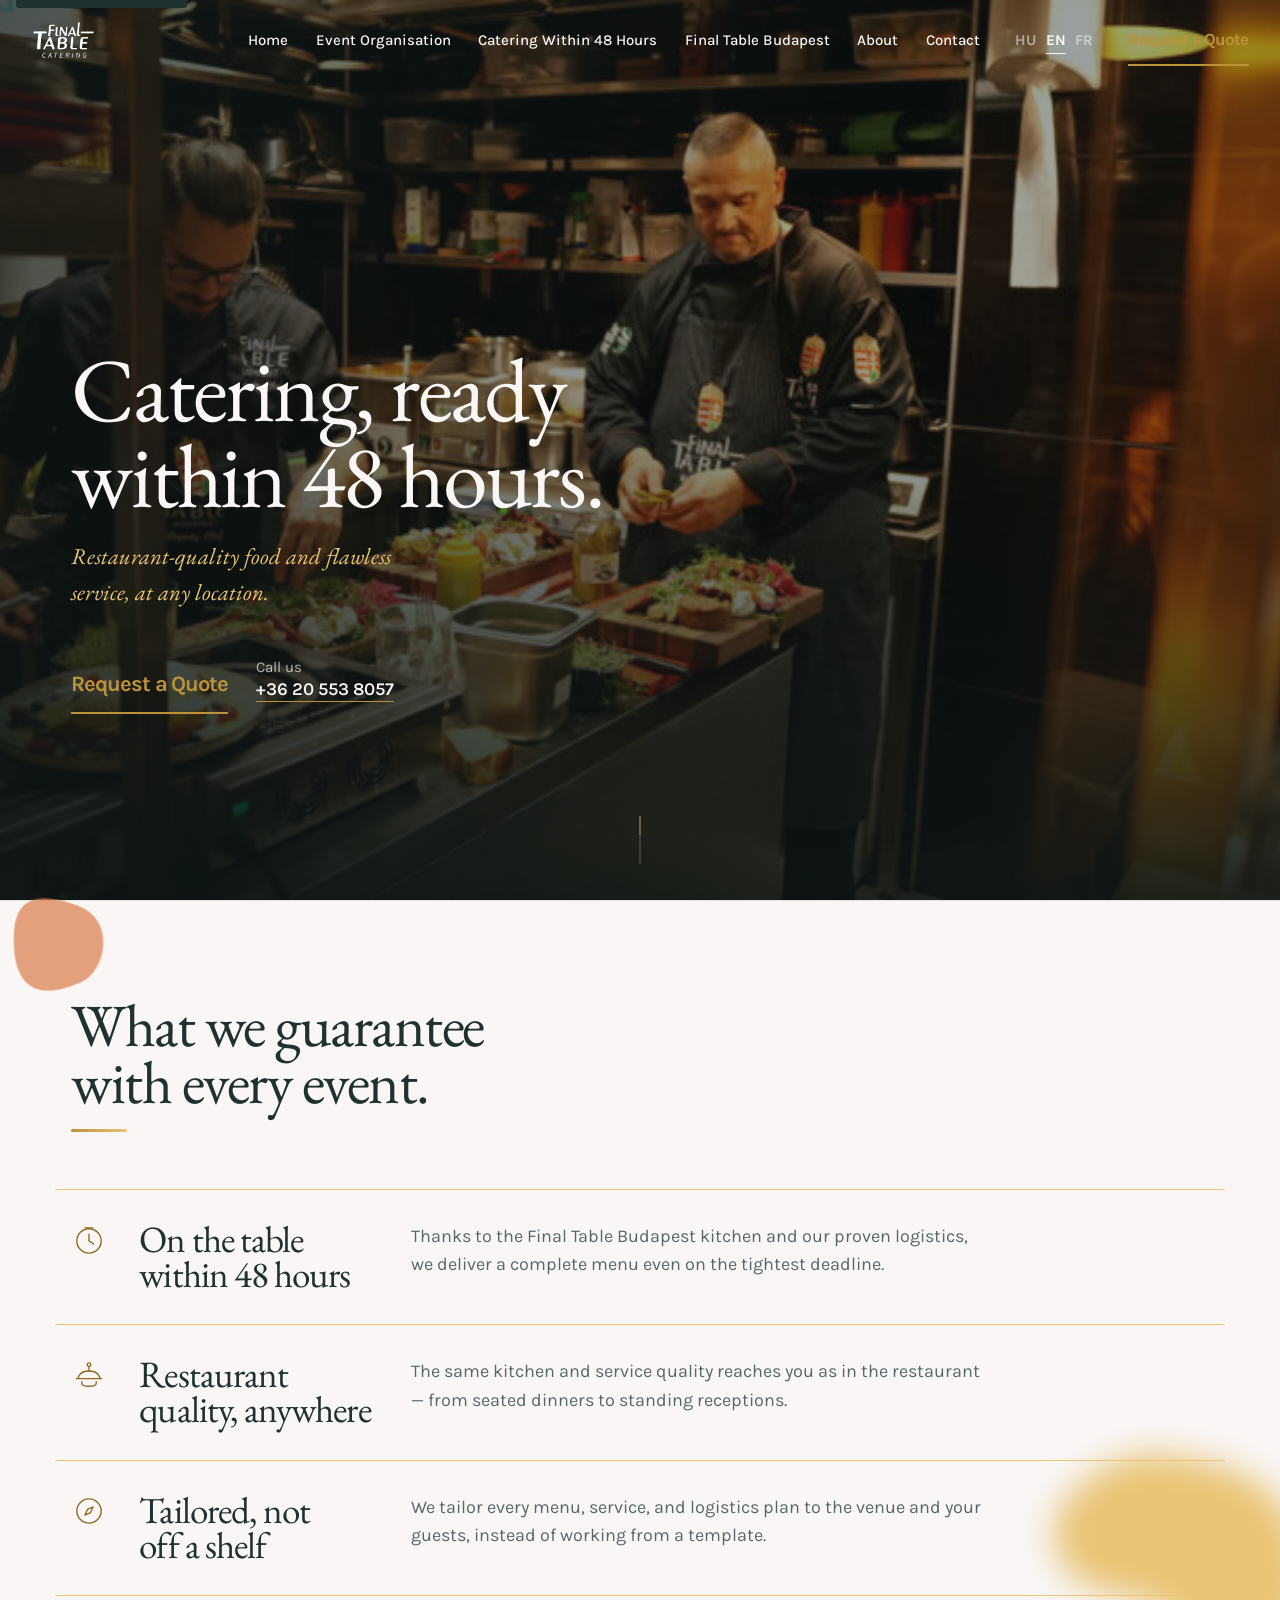
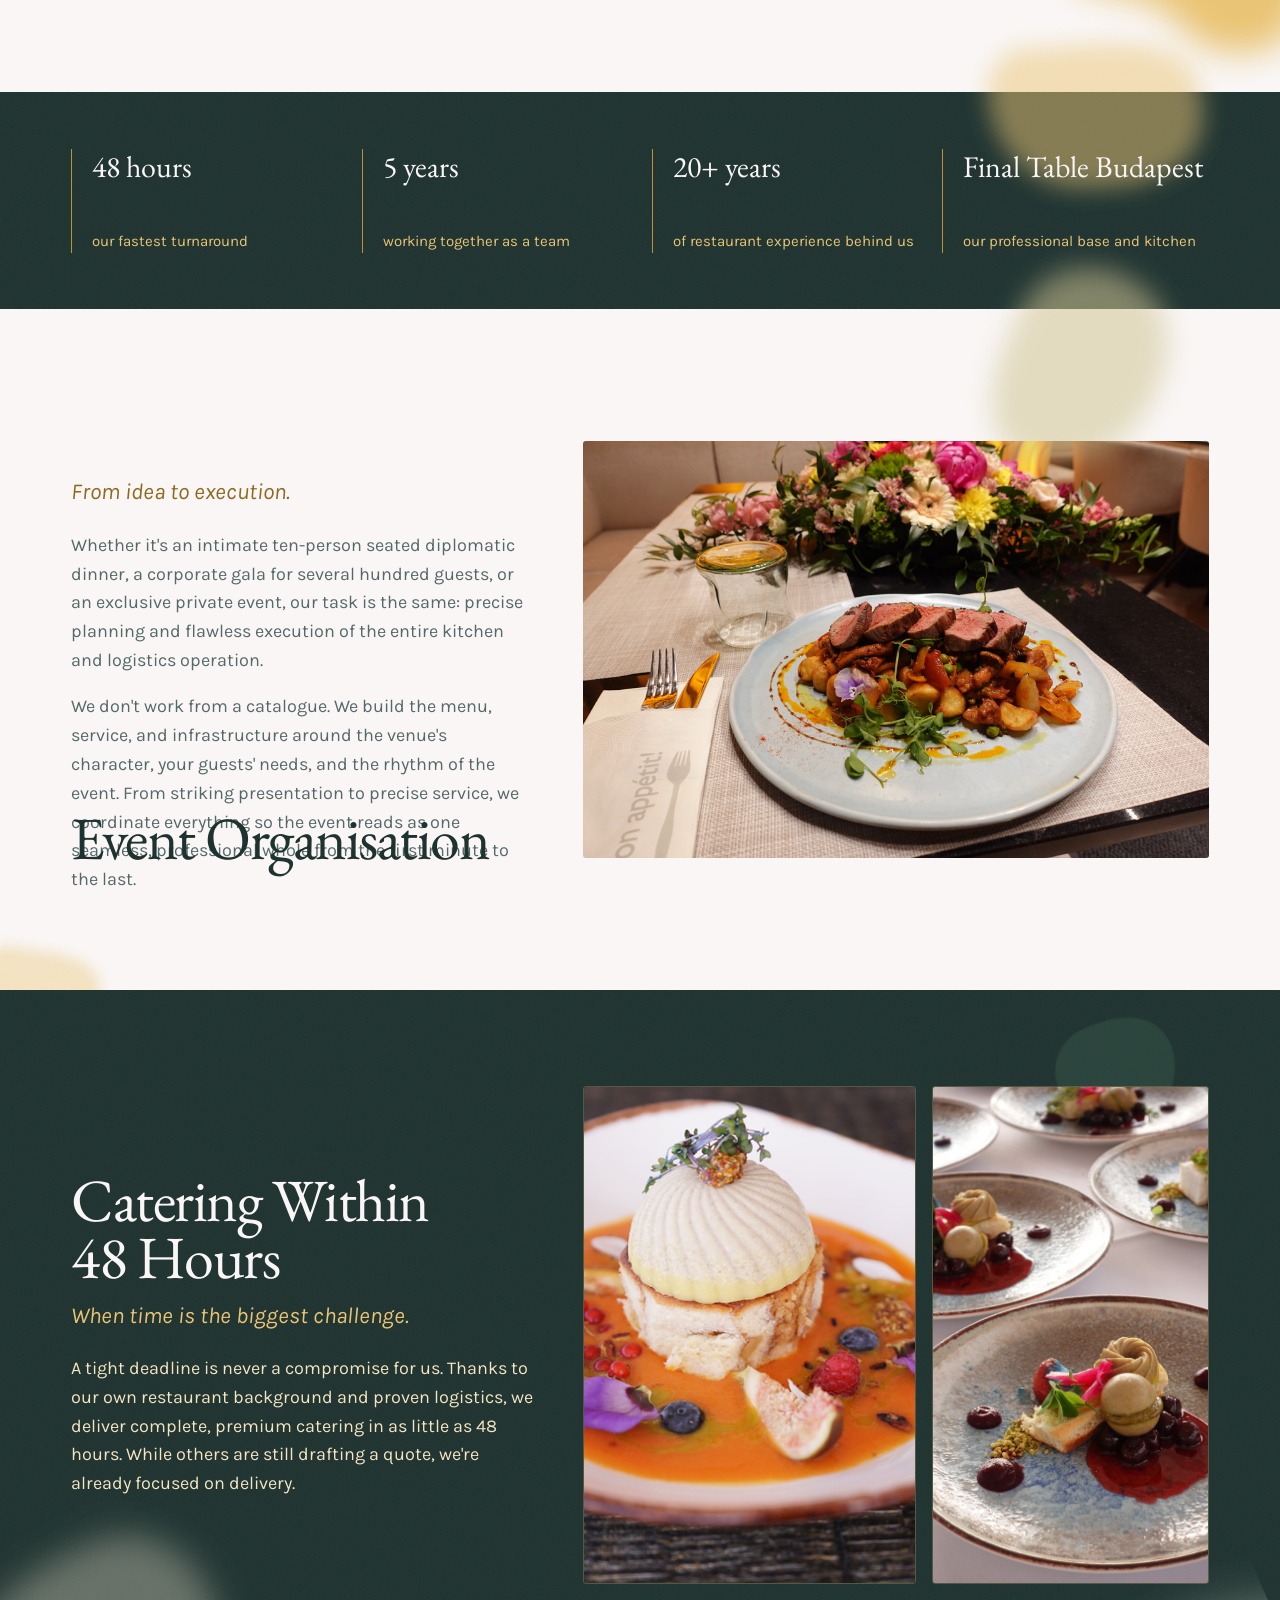
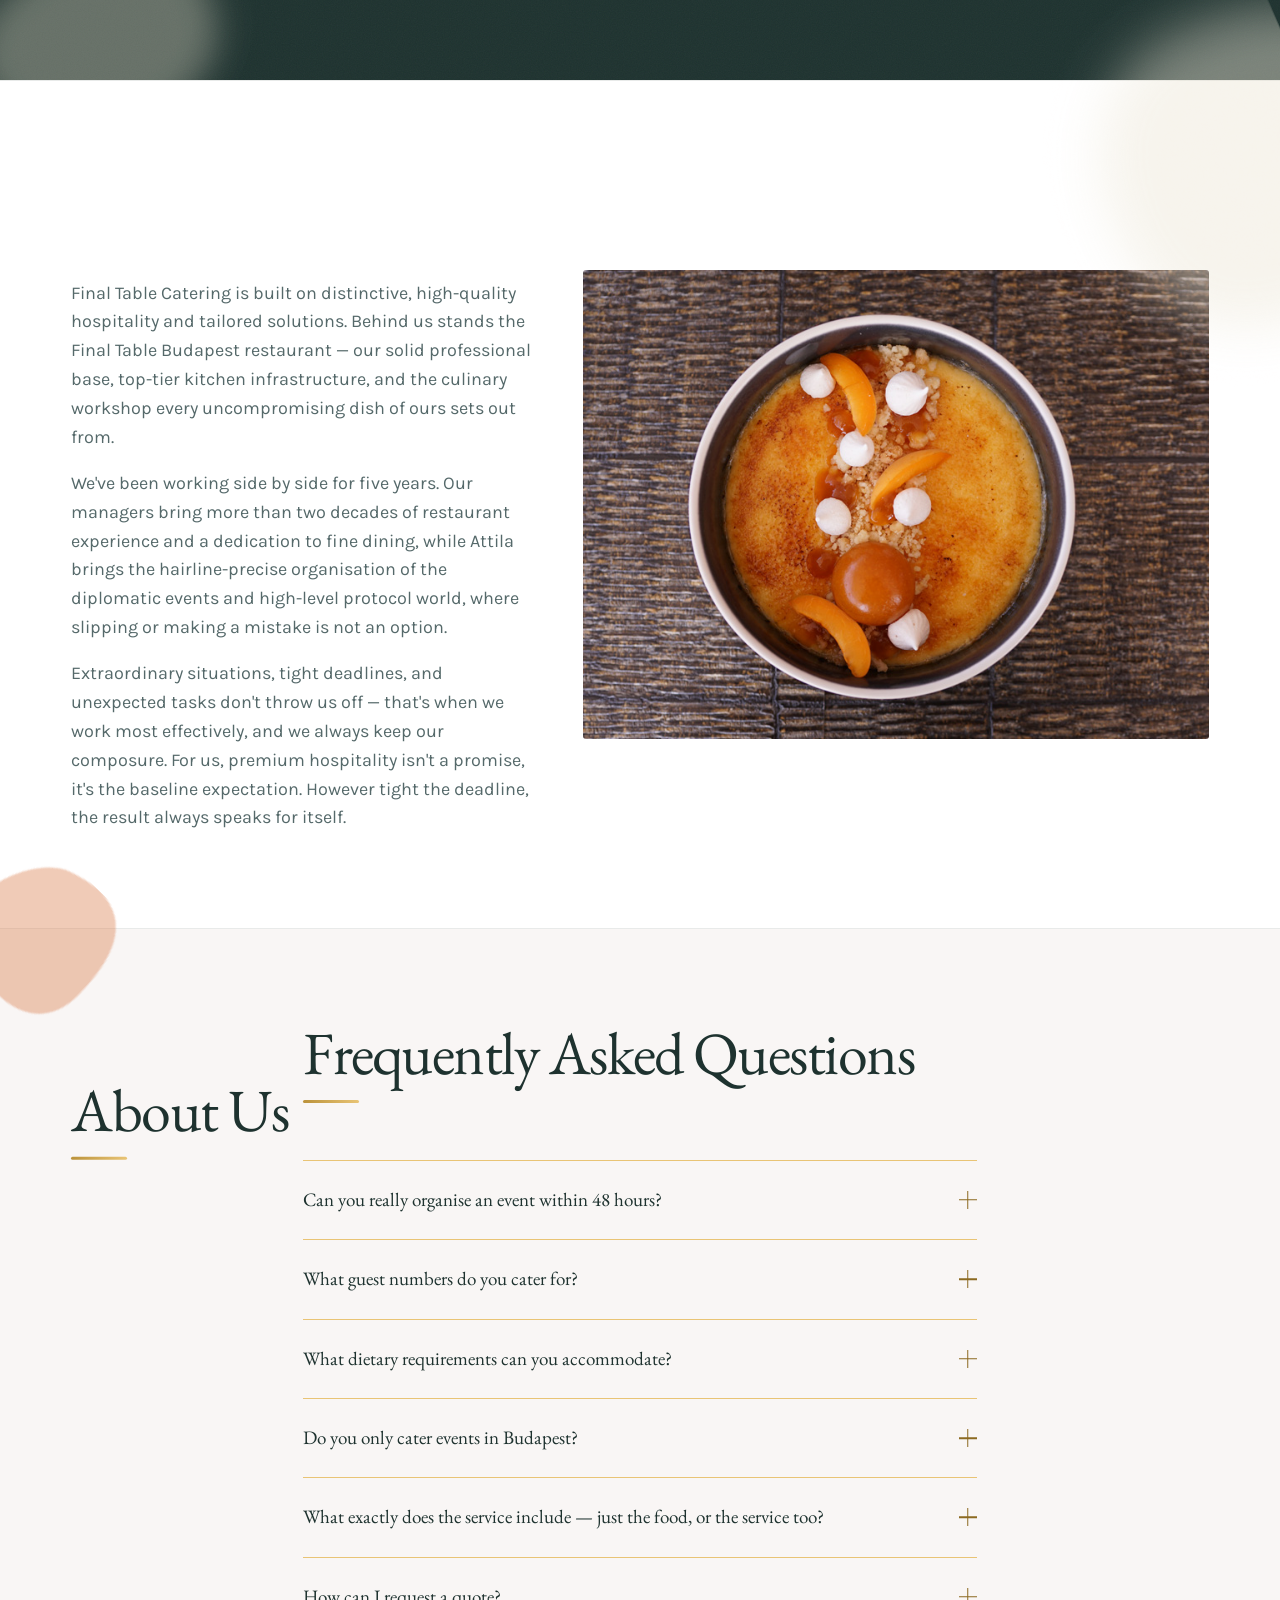
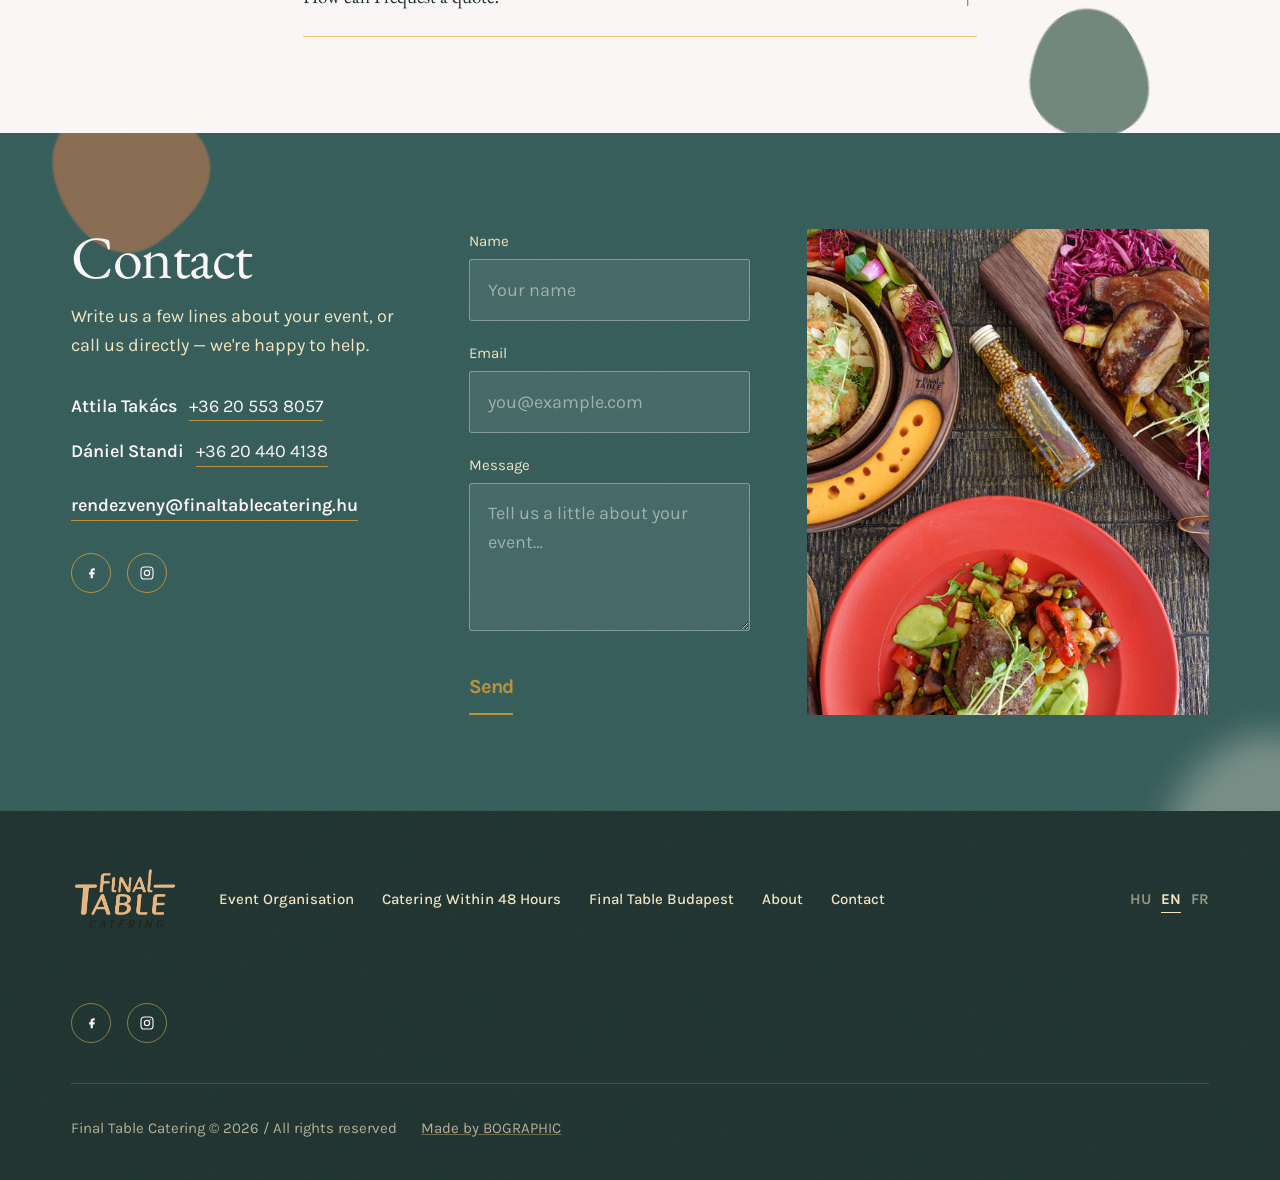
==== en/index.html @ fa03495c "Revert image sizes in the event organisation and about sections Co-Authored-By: Claude Sonnet 5 <nor" ====
<!DOCTYPE html>
<html lang="en">
<head>
<meta charset="UTF-8">
<meta name="viewport" content="width=device-width, initial-scale=1">
<title>Final Table – Catering Within 48 Hours</title>
<meta name="description" content="Final Table Catering: restaurant-quality catering and event organisation, ready within 48 hours, at any location. Backed by the Final Table Budapest restaurant.">
<link rel="icon" type="image/png" href="/assets/images/favicon.png">
<link rel="canonical" href="/en/">
<link rel="alternate" hreflang="hu" href="/">
<link rel="alternate" hreflang="en" href="/en/">
<link rel="alternate" hreflang="fr" href="/fr/">
<link rel="alternate" hreflang="x-default" href="/">
<link rel="preconnect" href="https://fonts.googleapis.com">
<link rel="preconnect" href="https://fonts.gstatic.com" crossorigin>
<link href="https://fonts.googleapis.com/css2?family=EB+Garamond:ital,wght@0,400;0,500;0,600;1,400;1,500&amp;family=Karla:wght@400;500;600;700&amp;display=swap" rel="stylesheet">
<link rel="stylesheet" href="/css/styles.css">
<script>
(function () {
  var reduce = window.matchMedia && window.matchMedia("(prefers-reduced-motion: reduce)").matches;
  if ("IntersectionObserver" in window && !reduce) {
    document.documentElement.classList.add("has-js");
  }
})();
</script>
<noscript><style>[data-reveal] { opacity: 1 !important; transform: none !important; }</style></noscript>
</head>
<body>
<a class="skip-link" href="#main">Skip to content</a>

<header class="site-header">
  <div class="wrap site-header__inner">
    <a href="#top" class="brand">
      <img src="/assets/images/logo.png" alt="Final Table Catering" width="152" height="90" class="brand__mark">
    </a>

    <nav class="nav" id="site-nav" aria-label="Main navigation">
      <ul class="nav__list">
        <li><a href="#top">Home</a></li>
        <li><a href="#event-organisation">Event Organisation</a></li>
        <li><a href="#catering">Catering Within 48 Hours</a></li>
        <li><a href="https://www.finaltablerestaurant.com/" target="_blank" rel="noopener">Final Table Budapest</a></li>
        <li><a href="#about">About</a></li>
        <li><a href="#contact">Contact</a></li>
      </ul>
      <ul class="lang-switch">
        <li><a href="/">HU</a></li>
        <li><a href="/en/" class="is-active" aria-current="page">EN</a></li>
        <li><a href="/fr/">FR</a></li>
      </ul>
      <a href="#contact" class="btn btn--primary btn--sm nav__cta">Request a Quote</a>
    </nav>

    <button type="button" class="nav-toggle" id="navToggle" aria-expanded="false" aria-controls="site-nav">
      <span class="nav-toggle__bar"></span>
      <span class="nav-toggle__bar"></span>
      <span class="nav-toggle__bar"></span>
      <span class="sr-only">Open menu</span>
    </button>
  </div>
</header>

<div class="nav-scrim" id="navScrim" hidden></div>

<main id="main">

  <!-- HERO -->
  <section class="hero" id="top">
    <div class="hero__media">
      <img src="/assets/images/DSC06542.jpg" alt="A chef preparing a course at a Final Table Catering event" width="768" height="432">
    </div>
    <div class="hero__scrim" aria-hidden="true"></div>
    <div class="wrap hero__inner">
      <div class="hero__content">
        <h1 class="hero__title">Catering, ready within 48 hours.</h1>
        <p class="hero__subtitle">Restaurant-quality food and flawless service, at any location.</p>
        <div class="hero__actions">
          <a href="#contact" class="btn btn--primary btn--lg">Request a Quote</a>
          <a href="tel:+36205538057" class="hero__phone">
            <span class="hero__phone-label">Call us</span>
            <span class="hero__phone-number">+36 20 553 8057</span>
          </a>
        </div>
      </div>
    </div>
    <div class="hero__scroll-cue" aria-hidden="true"><span></span></div>
  </section>

  <!-- BENEFITS -->
  <section class="benefits" aria-labelledby="benefits-title" style="position: relative;">
    <img class="deco-shape" src="/assets/images/shapes/shape-3.png" alt="" aria-hidden="true" style="width: 320px; right: -60px; bottom: -40px;" data-parallax="26" data-parallax-rotate="6">
    <img class="deco-shape" src="/assets/images/shapes/shape-10.png" alt="" aria-hidden="true" style="width: 90px; left: 1%; top: -10px; opacity: .7;" data-parallax="-16" data-parallax-rotate="-10">
    <div class="wrap">
      <h2 id="benefits-title" class="benefits__title" data-reveal="up">What we guarantee with every event.<span class="section-rule" aria-hidden="true"></span></h2>

      <ul class="benefits__list">
        <li class="benefit" data-reveal="up">
          <svg class="benefit__icon" viewBox="0 0 40 40" fill="none" aria-hidden="true">
            <circle cx="20" cy="21" r="13.5" stroke="currentColor" stroke-width="1.5"/>
            <path d="M20 13.5V21L25 24.5" stroke="currentColor" stroke-width="1.5" stroke-linecap="round" stroke-linejoin="round"/>
            <path d="M15.5 6.5H24.5" stroke="currentColor" stroke-width="1.5" stroke-linecap="round"/>
          </svg>
          <h3 class="benefit__title">On the table within 48 hours</h3>
          <p class="benefit__desc">Thanks to the Final Table Budapest kitchen and our proven logistics, we deliver a complete menu even on the tightest deadline.</p>
        </li>

        <li class="benefit" data-reveal="up" data-delay="120">
          <svg class="benefit__icon" viewBox="0 0 40 40" fill="none" aria-hidden="true">
            <path d="M8 24C8 24 8 15.5 20 15.5C32 15.5 32 24 32 24" stroke="currentColor" stroke-width="1.5" stroke-linecap="round"/>
            <path d="M6 24H34" stroke="currentColor" stroke-width="1.5" stroke-linecap="round"/>
            <path d="M20 15.5V10.5" stroke="currentColor" stroke-width="1.5" stroke-linecap="round"/>
            <circle cx="20" cy="8.5" r="2" stroke="currentColor" stroke-width="1.5"/>
            <path d="M12 27.5V29.5C12 31.1569 15.5817 32.5 20 32.5C24.4183 32.5 28 31.1569 28 29.5V27.5" stroke="currentColor" stroke-width="1.5" stroke-linecap="round"/>
          </svg>
          <h3 class="benefit__title">Restaurant quality, anywhere</h3>
          <p class="benefit__desc">The same kitchen and service quality reaches you as in the restaurant — from seated dinners to standing receptions.</p>
        </li>

        <li class="benefit" data-reveal="up" data-delay="240">
          <svg class="benefit__icon" viewBox="0 0 40 40" fill="none" aria-hidden="true">
            <circle cx="20" cy="20" r="13.5" stroke="currentColor" stroke-width="1.5"/>
            <path d="M24.5 15.5L21.7 21.7L15.5 24.5L18.3 18.3L24.5 15.5Z" stroke="currentColor" stroke-width="1.5" stroke-linejoin="round"/>
          </svg>
          <h3 class="benefit__title">Tailored, not off a shelf</h3>
          <p class="benefit__desc">We tailor every menu, service, and logistics plan to the venue and your guests, instead of working from a template.</p>
        </li>
      </ul>
    </div>
  </section>

  <!-- PROOF -->
  <section class="proof" aria-label="In numbers">
    <img class="deco-shape" src="/assets/images/shapes/shape-9.png" alt="" aria-hidden="true" style="width: 270px; right: 4%; top: -50px; opacity: .5;" data-parallax="20" data-parallax-rotate="-6">
    <div class="wrap proof__grid">
      <div class="stat" data-reveal="up">
        <span class="stat__value" data-count>48 hours</span>
        <span class="stat__label">our fastest turnaround</span>
      </div>
      <div class="stat" data-reveal="up" data-delay="80">
        <span class="stat__value" data-count>5 years</span>
        <span class="stat__label">working together as a team</span>
      </div>
      <div class="stat" data-reveal="up" data-delay="160">
        <span class="stat__value" data-count>20+ years</span>
        <span class="stat__label">of restaurant experience behind us</span>
      </div>
      <div class="stat" data-reveal="up" data-delay="240">
        <span class="stat__value">Final Table Budapest</span>
        <span class="stat__label">our professional base and kitchen</span>
      </div>
    </div>
  </section>

  <!-- EVENT ORGANISATION -->
  <section class="spread" id="event-organisation" style="position: relative;">
    <img class="deco-shape" src="/assets/images/shapes/shape-7.png" alt="" aria-hidden="true" style="width: 250px; right: 6%; top: -30px; opacity: .55;" data-parallax="22" data-parallax-rotate="8">
    <img class="deco-shape" src="/assets/images/shapes/shape-9.png" alt="" aria-hidden="true" style="width: 150px; left: -35px; bottom: -25px; opacity: .4;" data-parallax="-14" data-parallax-rotate="-9">
    <div class="wrap spread__inner">
      <div class="spread__content" data-reveal="left">
        <h2 data-parallax="10">Event Organisation</h2>
        <p class="spread__lead"><em>From idea to execution.</em></p>
        <p>Whether it's an intimate ten-person seated diplomatic dinner, a corporate gala for several hundred guests, or an exclusive private event, our task is the same: precise planning and flawless execution of the entire kitchen and logistics operation.</p>
        <p>We don't work from a catalogue. We build the menu, service, and infrastructure around the venue's character, your guests' needs, and the rhythm of the event. From striking presentation to precise service, we coordinate everything so the event reads as one seamless, professional whole from the first minute to the last.</p>
      </div>
      <div class="spread__media" data-reveal="right">
        <img src="/assets/images/DSC00233.jpg" alt="Set tables at an event organised by Final Table" width="1000" height="667" loading="lazy">
      </div>
    </div>
  </section>

  <!-- CATERING 48H -->
  <section class="spread spread--dark" id="catering">
    <img class="deco-shape" src="/assets/images/shapes/shape-2.png" alt="" aria-hidden="true" style="width: 300px; left: -50px; bottom: -50px; opacity: .35;" data-parallax="-18" data-parallax-rotate="-8">
    <img class="deco-shape" src="/assets/images/shapes/shape-4.png" alt="" aria-hidden="true" style="width: 120px; right: 8%; top: 10%; opacity: .45;" data-parallax="16" data-parallax-rotate="10">
    <div class="wrap spread__inner">
      <div class="spread__content" data-reveal="left">
        <h2>Catering Within 48 Hours</h2>
        <p class="spread__lead"><em>When time is the biggest challenge.</em></p>
        <p>A tight deadline is never a compromise for us. Thanks to our own restaurant background and proven logistics, we deliver complete, premium catering in as little as 48 hours. While others are still drafting a quote, we're already focused on delivery.</p>
      </div>
      <div class="spread__media spread__media--duo" data-reveal="right">
        <div><img src="/assets/images/DSC04788.jpg" alt="An elegantly plated dish, close up" width="1000" height="563" loading="lazy"></div>
        <div><img src="/assets/images/DSC08310.jpg" alt="Service in progress at a Final Table Catering event" width="667" height="1000" loading="lazy"></div>
      </div>
    </div>
  </section>

  <!-- ABOUT -->
  <section class="about" id="about" style="position: relative;">
    <img class="deco-shape" src="/assets/images/shapes/shape-8.png" alt="" aria-hidden="true" style="width: 290px; right: -60px; top: -20px; opacity: .45;" data-parallax="24" data-parallax-rotate="7">
    <img class="deco-shape" src="/assets/images/shapes/shape-1.png" alt="" aria-hidden="true" style="width: 140px; left: -30px; bottom: -20px; opacity: .4;" data-parallax="-15" data-parallax-rotate="-11">
    <div class="wrap about__inner">
      <div class="about__content" data-reveal="left">
        <h2 data-parallax="10">About Us<span class="section-rule" aria-hidden="true"></span></h2>
        <p>Final Table Catering is built on distinctive, high-quality hospitality and tailored solutions. Behind us stands the Final Table Budapest restaurant — our solid professional base, top-tier kitchen infrastructure, and the culinary workshop every uncompromising dish of ours sets out from.</p>
        <p>We've been working side by side for five years. Our managers bring more than two decades of restaurant experience and a dedication to fine dining, while Attila brings the hairline-precise organisation of the diplomatic events and high-level protocol world, where slipping or making a mistake is not an option.</p>
        <p>Extraordinary situations, tight deadlines, and unexpected tasks don't throw us off — that's when we work most effectively, and we always keep our composure. For us, premium hospitality isn't a promise, it's the baseline expectation. However tight the deadline, the result always speaks for itself.</p>
      </div>
      <div class="about__media" data-reveal="right">
        <img src="/assets/images/DSC04966.jpg" alt="A Final Table chef preparing a dish in the kitchen" width="1000" height="563" loading="lazy">
      </div>
    </div>
  </section>

  <!-- FAQ -->
  <section class="faq" id="faq" aria-labelledby="faq-title" style="position: relative;">
    <img class="deco-shape" src="/assets/images/shapes/shape-4.png" alt="" aria-hidden="true" style="width: 130px; right: 10%; bottom: 8%; opacity: .7;" data-parallax="-14" data-parallax-rotate="-12">
    <div class="wrap faq__inner">
      <h2 id="faq-title" data-reveal="up">Frequently Asked Questions<span class="section-rule" aria-hidden="true"></span></h2>

      <div class="faq__list">
        <details class="faq__item" data-reveal="up">
          <summary>Can you really organise an event within 48 hours?<span class="faq__icon" aria-hidden="true"></span></summary>
          <p>Yes. Thanks to the Final Table Budapest kitchen and our proven logistics, we take on even the tightest deadlines without compromise — in many cases we're already at work on delivery while others would still be sending a quote.</p>
        </details>

        <details class="faq__item" data-reveal="up" data-delay="60">
          <summary>What guest numbers do you cater for?<span class="faq__icon" aria-hidden="true"></span></summary>
          <p>Everything from a ten-person seated diplomatic dinner to a corporate gala for several hundred guests — we always scale the team and logistics to match the guest count.</p>
        </details>

        <details class="faq__item" data-reveal="up" data-delay="120">
          <summary>What dietary requirements can you accommodate?<span class="faq__icon" aria-hidden="true"></span></summary>
          <p>We can accommodate vegetarian, vegan, gluten-free, and other special requirements — just let us know when you book.</p>
        </details>

        <details class="faq__item" data-reveal="up" data-delay="180">
          <summary>Do you only cater events in Budapest?<span class="faq__icon" aria-hidden="true"></span></summary>
          <p>Our professional base is the Final Table Budapest restaurant, but we organise events at any location across the country — we guarantee the same standard wherever we set the table.</p>
        </details>

        <details class="faq__item" data-reveal="up" data-delay="240">
          <summary>What exactly does the service include — just the food, or the service too?<span class="faq__icon" aria-hidden="true"></span></summary>
          <p>From menu planning through serving staff to the necessary equipment, we provide and coordinate everything — you just need to focus on your guests.</p>
        </details>

        <details class="faq__item" data-reveal="up" data-delay="300">
          <summary>How can I request a quote?<span class="faq__icon" aria-hidden="true"></span></summary>
          <p>Fill in the contact form or call us directly — we typically reply with the details shortly.</p>
        </details>
      </div>
    </div>
  </section>

  <!-- CONTACT -->
  <section class="contact" id="contact">
    <img class="deco-shape" src="/assets/images/shapes/shape-1.png" alt="" aria-hidden="true" style="width: 150px; left: 4%; top: 6%; opacity: .5;" data-parallax="16" data-parallax-rotate="10">
    <img class="deco-shape" src="/assets/images/shapes/shape-8.png" alt="" aria-hidden="true" style="width: 180px; right: -45px; bottom: -35px; opacity: .35;" data-parallax="-17" data-parallax-rotate="-7">
    <div class="wrap contact__inner">
      <div class="contact__info" data-reveal="left">
        <h2>Contact</h2>
        <p>Write us a few lines about your event, or call us directly — we're happy to help.</p>

        <ul class="contact__people">
          <li>
            <span class="contact__name">Attila Takács</span>
            <a href="tel:+36205538057">+36 20 553 8057</a>
          </li>
          <li>
            <span class="contact__name">Dániel Standi</span>
            <a href="tel:+36204404138">+36 20 440 4138</a>
          </li>
        </ul>

        <a class="contact__email" href="mailto:rendezveny@finaltablecatering.hu">rendezveny@finaltablecatering.hu</a>

        <ul class="social">
          <li>
            <a href="https://www.facebook.com/people/Final-Table-Catering/" target="_blank" rel="noopener" aria-label="Final Table Catering on Facebook">
              <svg viewBox="0 0 24 24" aria-hidden="true"><path d="M15 8.5H17V5.5H15C13.067 5.5 11.5 7.067 11.5 9V11H9.5V14H11.5V19H14.5V14H16.5L17 11H14.5V9C14.5 8.72386 14.7239 8.5 15 8.5Z" fill="currentColor"/></svg>
            </a>
          </li>
          <li>
            <a href="https://www.instagram.com/finaltablecatering/" target="_blank" rel="noopener" aria-label="Final Table Catering on Instagram">
              <svg viewBox="0 0 24 24" aria-hidden="true" fill="none"><rect x="4" y="4" width="16" height="16" rx="4.5" stroke="currentColor" stroke-width="1.5"/><circle cx="12" cy="12" r="3.5" stroke="currentColor" stroke-width="1.5"/><circle cx="16.2" cy="7.8" r="0.9" fill="currentColor"/></svg>
            </a>
          </li>
        </ul>
      </div>

      <form class="contact__form" action="mailto:rendezveny@finaltablecatering.hu" method="post" enctype="text/plain" data-reveal="up" data-delay="100">
        <div class="field">
          <label for="form-name">Name</label>
          <input type="text" id="form-name" name="name" placeholder="Your name" required>
        </div>
        <div class="field">
          <label for="form-email">Email</label>
          <input type="email" id="form-email" name="email" placeholder="you@example.com" required>
        </div>
        <div class="field">
          <label for="form-message">Message</label>
          <textarea id="form-message" name="message" rows="4" placeholder="Tell us a little about your event…" required></textarea>
        </div>
        <button type="submit" class="btn btn--primary">Send</button>
      </form>

      <div class="contact__media" data-reveal="right">
        <img src="/assets/images/DSC06000.jpg" alt="A toast at a Final Table Catering event" width="1000" height="667" loading="lazy">
      </div>
    </div>
  </section>

</main>

<footer class="site-footer">
  <div class="wrap site-footer__inner">
    <a href="#top" class="brand brand--footer">
      <img src="/assets/images/logo.png" alt="Final Table Catering" width="108" height="64">
    </a>

    <ul class="nav__list nav__list--footer">
      <li><a href="#event-organisation">Event Organisation</a></li>
      <li><a href="#catering">Catering Within 48 Hours</a></li>
      <li><a href="https://www.finaltablerestaurant.com/" target="_blank" rel="noopener">Final Table Budapest</a></li>
      <li><a href="#about">About</a></li>
      <li><a href="#contact">Contact</a></li>
    </ul>

    <ul class="lang-switch lang-switch--footer">
      <li><a href="/">HU</a></li>
      <li><a href="/en/" class="is-active" aria-current="page">EN</a></li>
      <li><a href="/fr/">FR</a></li>
    </ul>

    <ul class="social social--footer">
      <li>
        <a href="https://www.facebook.com/people/Final-Table-Catering/" target="_blank" rel="noopener" aria-label="Final Table Catering on Facebook">
          <svg viewBox="0 0 24 24" aria-hidden="true"><path d="M15 8.5H17V5.5H15C13.067 5.5 11.5 7.067 11.5 9V11H9.5V14H11.5V19H14.5V14H16.5L17 11H14.5V9C14.5 8.72386 14.7239 8.5 15 8.5Z" fill="currentColor"/></svg>
        </a>
      </li>
      <li>
        <a href="https://www.instagram.com/finaltablecatering/" target="_blank" rel="noopener" aria-label="Final Table Catering on Instagram">
          <svg viewBox="0 0 24 24" aria-hidden="true" fill="none"><rect x="4" y="4" width="16" height="16" rx="4.5" stroke="currentColor" stroke-width="1.5"/><circle cx="12" cy="12" r="3.5" stroke="currentColor" stroke-width="1.5"/><circle cx="16.2" cy="7.8" r="0.9" fill="currentColor"/></svg>
        </a>
      </li>
    </ul>

    <div class="site-footer__legal">
      <p>Final Table Catering © <span id="year">2026</span> / All rights reserved</p>
      <p><a href="https://www.bographic.hu" target="_blank" rel="noopener">Made by BOGRAPHIC</a></p>
    </div>
  </div>
</footer>

<a href="#top" class="back-to-top" aria-label="Back to top">
  <svg viewBox="0 0 24 24" fill="none" aria-hidden="true"><path d="M12 18V6M12 6L6 12M12 6L18 12" stroke="currentColor" stroke-width="2" stroke-linecap="round" stroke-linejoin="round"/></svg>
</a>

<script src="/js/main.js"></script>
</body>
</html>
---- css/styles.css ----
/* =========================================================
   Final Table Catering — design tokens
   ========================================================= */
:root {
  /* color */
  --pine-900: #1e322f;
  --pine-700: #345c59;
  --slate-500: #55696a;
  --gold-700: #8c6a21;
  --gold-500: #bb923a;
  --champagne-300: #e9c475;
  --champagne-100: #f3e4c2;
  --cream-50: #f9f6f5;
  --white: #ffffff;

  /* type */
  --font-display: "EB Garamond", "Iowan Old Style", Georgia, serif;
  --font-body: "Karla", -apple-system, BlinkMacSystemFont, "Segoe UI", sans-serif;

  --fs-h1: clamp(2.75rem, 1.4rem + 6vw, 5.625rem);
  --fs-h2: clamp(2.25rem, 1.4rem + 3.8vw, 3.75rem);
  --fs-h3: clamp(1.5rem, 1.2rem + 1.4vw, 2.625rem);
  --fs-lead: clamp(1.2rem, 1.1rem + 0.4vw, 1.4375rem);
  --fs-body: 1.125rem;
  --fs-small: 0.9375rem;

  /* spacing */
  --space-section: clamp(4rem, 3.2rem + 3.5vw, 7.5rem);
  --space-xl: clamp(2.5rem, 2.1rem + 1.8vw, 4rem);
  --gutter: clamp(1.25rem, 1rem + 1.2vw, 2.5rem);

  --wrap-max: 1200px;
  --radius: 3px;
  --ease: cubic-bezier(0.22, 0.61, 0.36, 1);
  --grain: url("data:image/svg+xml,%3Csvg xmlns='http://www.w3.org/2000/svg'%3E%3Cfilter id='n'%3E%3CfeTurbulence type='fractalNoise' baseFrequency='0.85' numOctaves='2' stitchTiles='stitch'/%3E%3C/filter%3E%3Crect width='100%25' height='100%25' filter='url(%23n)'/%3E%3C/svg%3E");
}

/* =========================================================
   Reset
   ========================================================= */
*,
*::before,
*::after {
  box-sizing: border-box;
}

* {
  margin: 0;
}

html {
  -webkit-text-size-adjust: 100%;
  scroll-behavior: smooth;
  overflow-x: hidden;
}

body {
  min-height: 100svh;
  overflow-x: hidden;
  background: var(--cream-50);
  color: var(--pine-900);
  font-family: var(--font-body);
  font-size: var(--fs-body);
  line-height: 1.6;
  -webkit-font-smoothing: antialiased;
}

img,
picture,
svg {
  display: block;
  max-width: 100%;
}

h1, h2, h3, h4 {
  font-family: var(--font-display);
  font-weight: 400;
  line-height: 0.95;
  letter-spacing: -0.025em;
  text-wrap: balance;
  color: var(--pine-900);
}

p {
  max-width: 62ch;
}

.section-rule {
  display: block;
  width: 3.5rem;
  height: 3px;
  margin-top: 1.125rem;
  background: linear-gradient(90deg, var(--gold-500), var(--champagne-300));
  border-radius: 2px;
}

a {
  color: inherit;
  text-decoration: none;
}

button {
  font: inherit;
  color: inherit;
  background: none;
  border: 0;
  cursor: pointer;
}

input,
textarea {
  font: inherit;
  color: inherit;
}

ul {
  list-style: none;
  padding: 0;
}

@media (prefers-reduced-motion: reduce) {
  html {
    scroll-behavior: auto;
  }
  *,
  *::before,
  *::after {
    animation-duration: 0.001ms !important;
    animation-iteration-count: 1 !important;
    transition-duration: 0.001ms !important;
  }
}

/* =========================================================
   Accessibility helpers
   ========================================================= */
.sr-only {
  position: absolute;
  width: 1px;
  height: 1px;
  padding: 0;
  margin: -1px;
  overflow: hidden;
  clip: rect(0, 0, 0, 0);
  white-space: nowrap;
  border: 0;
}

.skip-link {
  position: absolute;
  left: 1rem;
  top: -3rem;
  z-index: 1000;
  background: var(--pine-900);
  color: var(--cream-50);
  padding: 0.75em 1.25em;
  border-radius: var(--radius);
  transition: top 0.2s var(--ease);
}

.skip-link:focus {
  top: 1rem;
}

:focus-visible {
  outline: 2px solid var(--gold-500);
  outline-offset: 3px;
}

/* =========================================================
   Scroll-reveal (progressive enhancement)
   `.has-js` is set by an inline script in <head> before paint;
   without it (or with reduced motion) everything stays visible.
   ========================================================= */
.has-js [data-reveal] {
  opacity: 0;
  transition: opacity 0.7s var(--ease), transform 0.7s var(--ease);
  transition-delay: var(--delay, 0s);
}

.has-js [data-reveal="up"] {
  transform: translateY(28px);
}

.has-js [data-reveal="left"] {
  transform: translateX(-32px);
}

.has-js [data-reveal="right"] {
  transform: translateX(32px);
}

.has-js [data-reveal].is-visible {
  opacity: 1;
  transform: none;
}

@media (prefers-reduced-motion: reduce) {
  .has-js [data-reveal] {
    opacity: 1;
    transform: none;
    transition: none;
  }
}

/* =========================================================
   Decorative floating shapes
   ========================================================= */
.deco-shape {
  position: absolute;
  z-index: 0;
  max-width: none;
  pointer-events: none;
  user-select: none;
  will-change: transform;
}

@media (max-width: 719.98px) {
  .deco-shape {
    display: none;
  }
}

/* =========================================================
   Layout helpers
   ========================================================= */
.wrap {
  width: 100%;
  max-width: var(--wrap-max);
  margin-inline: auto;
  padding-inline: var(--gutter);
}

section {
  padding-block: var(--space-section);
}

#rendezvenyszervezes,
#catering,
#rolunk,
#gyik,
#kapcsolat,
#event-organisation,
#about,
#faq,
#contact,
#organisation-evenements,
#a-propos {
  scroll-margin-top: 5.5rem;
}

/* =========================================================
   Buttons
   ========================================================= */
.btn {
  display: inline-flex;
  align-items: center;
  justify-content: center;
  gap: 0.5em;
  font-family: var(--font-body);
  font-weight: 700;
  font-size: 1.25rem;
  letter-spacing: -0.05em;
  white-space: nowrap;
  padding: 1.25rem 0 0.625rem;
  border: 0;
  border-bottom: 2px solid var(--gold-500);
  border-radius: 0;
  background: transparent;
  color: var(--gold-500);
  transition: color 0.2s var(--ease), border-color 0.2s var(--ease);
}

.btn:hover,
.btn:focus-visible {
  color: var(--champagne-300);
  border-color: var(--champagne-300);
}

.btn--lg {
  font-size: 1.375rem;
}

.btn--sm {
  font-size: 1.0625rem;
  padding-top: 0.75rem;
}

/* =========================================================
   Site header
   ========================================================= */
.site-header {
  position: fixed;
  inset: 0 0 auto 0;
  z-index: 100;
  background: transparent;
  border-bottom: 1px solid transparent;
  box-shadow: 0 12px 24px -20px rgba(30, 50, 47, 0);
  transition: background-color 0.35s var(--ease), border-color 0.35s var(--ease), box-shadow 0.35s var(--ease), backdrop-filter 0.35s var(--ease);
  animation: rise-down 0.6s var(--ease) both;
}

.site-header.is-scrolled {
  background: rgba(249, 246, 245, 0.92);
  backdrop-filter: blur(8px);
  border-bottom-color: rgba(30, 50, 47, 0.1);
  box-shadow: 0 12px 24px -18px rgba(30, 50, 47, 0.35);
}

@keyframes rise-down {
  from {
    opacity: 0;
    transform: translateY(-100%);
  }
  to {
    opacity: 1;
    transform: translateY(0);
  }
}

.site-header__inner {
  display: flex;
  align-items: center;
  justify-content: space-between;
  gap: var(--gutter);
  padding-block: 0.9rem;
  max-width: 1320px;
}

.brand {
  flex-shrink: 0;
  line-height: 0;
}

.brand__mark {
  height: 2.375rem;
  width: auto;
  filter: brightness(0) invert(1) drop-shadow(0 1px 4px rgba(14, 22, 21, 0.35));
  transition: filter 0.35s var(--ease);
}

.site-header.is-scrolled .brand__mark {
  filter: none;
}

.nav {
  display: flex;
  align-items: center;
  gap: clamp(1.25rem, 1rem + 1.5vw, 2.5rem);
  min-width: 0;
}

.nav__list {
  display: flex;
  flex-wrap: wrap;
  align-items: center;
  gap: clamp(1rem, 0.6rem + 1.4vw, 2rem);
  font-size: var(--fs-small);
  font-weight: 500;
}

.nav__list a,
.lang-switch a {
  text-decoration: none;
  padding-block: 0.25rem;
  border-bottom: 1px solid transparent;
  transition: border-color 0.2s var(--ease), color 0.2s var(--ease);
}

@media (min-width: 1280px) {
  .nav__list a,
  .lang-switch a {
    color: var(--cream-50);
  }

  .nav__list a:hover,
  .nav__list a:focus-visible,
  .lang-switch a:hover,
  .lang-switch a:focus-visible {
    color: var(--champagne-300);
    border-color: var(--champagne-300);
  }

  .site-header.is-scrolled .nav__list a,
  .site-header.is-scrolled .lang-switch a {
    color: var(--pine-700);
  }

  .site-header.is-scrolled .nav__list a:hover,
  .site-header.is-scrolled .nav__list a:focus-visible,
  .site-header.is-scrolled .lang-switch a:hover,
  .site-header.is-scrolled .lang-switch a:focus-visible {
    color: var(--gold-700);
    border-color: var(--gold-500);
  }
}

.nav__cta {
  flex-shrink: 0;
}

.lang-switch {
  display: flex;
  align-items: center;
  gap: 0.6rem;
  font-size: var(--fs-small);
  font-weight: 700;
  flex-shrink: 0;
}

.lang-switch a.is-active {
  opacity: 1;
  border-bottom-color: currentColor;
}

.lang-switch a:not(.is-active) {
  opacity: 0.55;
}

.nav-toggle {
  position: relative;
  z-index: 96;
  display: flex;
  flex-direction: column;
  justify-content: center;
  align-items: center;
  gap: 5px;
  width: 2.75rem;
  height: 2.75rem;
  flex-shrink: 0;
}

.nav-toggle__bar {
  display: block;
  width: 22px;
  height: 2px;
  background: var(--cream-50);
  border-radius: 2px;
  transition: transform 0.25s var(--ease), opacity 0.2s var(--ease), background-color 0.35s var(--ease);
}

.site-header.is-scrolled .nav-toggle__bar,
.nav-toggle[aria-expanded="true"] .nav-toggle__bar {
  background: var(--pine-900);
}

.nav-toggle[aria-expanded="true"] .nav-toggle__bar:nth-child(1) {
  transform: translateY(7px) rotate(45deg);
}

.nav-toggle[aria-expanded="true"] .nav-toggle__bar:nth-child(2) {
  opacity: 0;
}

.nav-toggle[aria-expanded="true"] .nav-toggle__bar:nth-child(3) {
  transform: translateY(-7px) rotate(-45deg);
}

.nav-scrim {
  position: fixed;
  inset: 0;
  z-index: 90;
  background: rgba(30, 50, 47, 0.35);
}

@media (max-width: 1279.98px) {
  .nav-toggle {
    display: flex;
  }

  .nav {
    position: fixed;
    inset: 0 0 0 auto;
    z-index: 95;
    width: min(20rem, 84vw);
    height: 100svh;
    background: var(--cream-50);
    flex-direction: column;
    align-items: stretch;
    justify-content: flex-start;
    gap: 0;
    padding: 5.5rem var(--gutter) 2.5rem;
    transform: translateX(100%);
    transition: transform 0.3s var(--ease);
    overflow-y: auto;
  }

  .nav.is-open {
    transform: translateX(0);
  }

  .nav__list {
    flex-direction: column;
    align-items: flex-start;
    gap: 0;
    font-size: 1.0625rem;
    width: 100%;
  }

  .nav__list li {
    width: 100%;
    border-bottom: 1px solid rgba(30, 50, 47, 0.08);
  }

  .nav__list a {
    display: block;
    padding-block: 0.9rem;
    color: var(--pine-700);
  }

  .nav__list a:hover,
  .nav__list a:focus-visible {
    color: var(--gold-700);
    border-color: var(--gold-500);
  }

  .lang-switch {
    margin-top: 1.5rem;
    color: var(--pine-700);
  }

  .lang-switch a:hover,
  .lang-switch a:focus-visible {
    color: var(--gold-700);
    border-color: var(--gold-500);
  }

  .nav__cta {
    margin-top: 1.5rem;
    width: 100%;
  }
}

@media (min-width: 1280px) {
  .nav-toggle {
    display: none;
  }
}

/* =========================================================
   Hero — full-bleed cinematic moment
   ========================================================= */
.hero {
  position: relative;
  min-height: 100svh;
  display: flex;
  align-items: flex-end;
  overflow: hidden;
  isolation: isolate;
}

.hero__media {
  position: absolute;
  inset: 0;
  z-index: -2;
}

.hero__media img {
  width: 100%;
  height: 100%;
  object-fit: cover;
  animation: hero-zoom 14s var(--ease) both;
}

.hero__scrim {
  position: absolute;
  inset: 0;
  z-index: -1;
  background:
    linear-gradient(180deg, rgba(20, 32, 30, 0.4) 0%, rgba(18, 28, 27, 0.35) 42%, rgba(13, 21, 20, 0.92) 100%),
    linear-gradient(100deg, rgba(13, 21, 20, 0.6) 0%, rgba(13, 21, 20, 0.05) 58%);
}

.hero__inner {
  width: 100%;
  padding-block: clamp(7rem, 60vh, 10rem) clamp(4rem, 10vh, 6rem);
}

.hero__content {
  max-width: 38rem;
  animation: rise-in 0.8s var(--ease) both;
  animation-delay: 0.2s;
}

.hero__title {
  font-size: var(--fs-h1);
  max-width: 16ch;
  color: var(--cream-50);
}

.hero__subtitle {
  margin-top: 1.25rem;
  font-family: var(--font-display);
  font-style: italic;
  font-size: var(--fs-lead);
  color: var(--champagne-300);
  max-width: 34ch;
}

.hero__actions {
  margin-top: 2.25rem;
  display: flex;
  flex-wrap: wrap;
  align-items: center;
  gap: 1.75rem;
}

.hero__phone {
  display: flex;
  flex-direction: column;
  text-decoration: none;
  line-height: 1.3;
}

.hero__phone-label {
  font-size: var(--fs-small);
  color: rgba(249, 246, 245, 0.7);
}

.hero__phone-number {
  font-weight: 600;
  color: var(--cream-50);
  border-bottom: 1px solid var(--gold-500);
}

.hero__scroll-cue {
  position: absolute;
  left: 50%;
  bottom: clamp(1.5rem, 4vh, 2.5rem);
  transform: translateX(-50%);
  width: 1px;
  height: 3rem;
  background: rgba(249, 246, 245, 0.3);
  overflow: hidden;
}

.hero__scroll-cue span {
  display: block;
  width: 100%;
  height: 40%;
  background: var(--champagne-300);
  animation: scroll-cue 2s ease-in-out infinite;
}

@keyframes hero-zoom {
  from {
    transform: scale(1.1);
  }
  to {
    transform: scale(1);
  }
}

@keyframes scroll-cue {
  0% {
    transform: translateY(-120%);
  }
  100% {
    transform: translateY(260%);
  }
}

@keyframes rise-in {
  from {
    opacity: 0;
    transform: translateY(18px);
  }
  to {
    opacity: 1;
    transform: translateY(0);
  }
}

@media (max-width: 640px) {
  .hero__scroll-cue {
    display: none;
  }
}

/* =========================================================
   Benefits (tasting-menu list)
   ========================================================= */
.benefits {
  border-top: 1px solid rgba(30, 50, 47, 0.1);
}

.benefits__title {
  font-size: var(--fs-h2);
  max-width: 20ch;
  margin-bottom: var(--space-xl);
}

.benefits__list {
  display: grid;
  grid-template-columns: 1fr;
}

.benefit {
  display: grid;
  grid-template-columns: auto 1fr;
  column-gap: 1.5rem;
  row-gap: 0.5rem;
  align-items: start;
  padding-block: 2rem;
  padding-inline: 1rem;
  margin-inline: -1rem;
  border-top: 1px solid var(--champagne-300);
  border-radius: var(--radius);
  transition: background-color 0.3s var(--ease);
}

.benefit:hover {
  background-color: rgba(233, 196, 117, 0.12);
}

.benefit__icon {
  transition: transform 0.3s var(--ease);
}

.benefit:hover .benefit__icon {
  transform: scale(1.1);
}

.benefit:last-child {
  border-bottom: 1px solid var(--champagne-300);
}

.benefit__icon {
  grid-row: 1 / 3;
  width: 2.25rem;
  height: 2.25rem;
  color: var(--gold-700);
}

.benefit__title {
  font-size: var(--fs-h3);
  align-self: center;
}

.benefit__desc {
  grid-column: 2;
  color: var(--slate-500);
  max-width: 52ch;
}

@media (min-width: 720px) {
  .benefit {
    grid-template-columns: auto minmax(0, 15rem) minmax(0, 1fr);
    column-gap: 2rem;
  }

  .benefit__icon {
    grid-row: auto;
  }

  .benefit__title,
  .benefit__desc {
    grid-column: auto;
  }
}

/* =========================================================
   Proof (stat strip)
   ========================================================= */
.proof {
  position: relative;
  padding-block: var(--space-xl);
  background: var(--pine-900);
  color: var(--cream-50);
}

.proof::before {
  content: "";
  position: absolute;
  inset: 0;
  opacity: 0.05;
  background-image: var(--grain);
  pointer-events: none;
}

.proof__grid {
  position: relative;
  display: grid;
  grid-template-columns: repeat(2, minmax(0, 1fr));
  gap: 2.5rem 1.5rem;
}

.stat {
  display: flex;
  flex-direction: column;
  gap: 0.5rem;
  padding-inline-start: 1.25rem;
  border-left: 1px solid var(--gold-500);
  min-width: 0;
}

.stat__value {
  font-family: var(--font-display);
  font-size: clamp(1.375rem, 1.15rem + 1vw, 1.875rem);
  line-height: 1.2;
  min-height: 2.4em;
}

.stat__label {
  font-size: var(--fs-small);
  color: var(--champagne-300);
}

@media (min-width: 720px) {
  .proof__grid {
    grid-template-columns: repeat(4, minmax(0, 1fr));
  }
}

/* =========================================================
   Editorial spreads (event organisation / catering 48h)
   ========================================================= */
.spread__inner {
  display: grid;
  grid-template-columns: 1fr;
  gap: clamp(2rem, 1.5rem + 2vw, 4rem);
  align-items: center;
}

.spread__content {
  min-width: 0;
}

.spread__content h2 {
  font-size: var(--fs-h2);
  max-width: 16ch;
}

.spread__lead {
  font-size: var(--fs-lead);
  color: var(--gold-700);
  margin-top: 0.75rem;
  margin-bottom: 1.25rem;
}

.spread__content p:not(.spread__lead) {
  margin-top: 1.1rem;
  color: var(--slate-500);
}

.spread__media {
  border-radius: var(--radius);
  overflow: hidden;
}

.spread__media img {
  width: 100%;
  height: auto;
  transition: transform 0.6s var(--ease);
}

.spread__media:hover img {
  transform: scale(1.04);
}

.spread__media--duo {
  display: grid;
  grid-template-columns: 1.2fr 1fr;
  gap: 1rem;
  align-items: end;
  overflow: visible;
  border-radius: 0;
}

.spread__media--duo > div {
  border-radius: var(--radius);
  overflow: hidden;
  height: 100%;
}

.spread__media--duo > div:hover img {
  transform: scale(1.04);
}

.spread__media--duo img {
  height: 100%;
  object-fit: cover;
}

.spread__media--duo img:first-child {
  aspect-ratio: 4 / 3;
}

.spread__media--duo img:last-child {
  aspect-ratio: 2 / 3;
}

@media (min-width: 900px) {
  .spread__inner {
    grid-template-columns: minmax(0, 0.85fr) minmax(0, 1.15fr);
  }
}

.spread--dark {
  position: relative;
  background: var(--pine-900);
  color: var(--cream-50);
  overflow: hidden;
}

.spread--dark::before {
  content: "";
  position: absolute;
  inset: 0;
  opacity: 0.05;
  background-image: var(--grain);
  pointer-events: none;
}

.spread--dark > .wrap {
  position: relative;
}

.spread--dark .spread__content h2 {
  color: var(--cream-50);
}

.spread--dark .spread__lead {
  color: var(--champagne-300);
}

.spread--dark .spread__content p:not(.spread__lead) {
  color: var(--champagne-100);
}

.spread--dark .spread__media--duo > div {
  border: 1px solid rgba(233, 196, 117, 0.25);
}

/* =========================================================
   About
   ========================================================= */
.about {
  background: var(--white);
  border-block: 1px solid rgba(30, 50, 47, 0.1);
}

.about__inner {
  display: grid;
  grid-template-columns: 1fr;
  gap: clamp(2rem, 1.5rem + 2vw, 4rem);
}

.about__content h2 {
  font-size: var(--fs-h2);
  margin-bottom: 1.5rem;
}

.about__content p + p {
  margin-top: 1.1rem;
}

.about__content p {
  color: var(--slate-500);
}

.about__media {
  border-radius: var(--radius);
  overflow: hidden;
}

.about__media img {
  width: 100%;
  height: 100%;
  object-fit: cover;
  aspect-ratio: 4 / 3;
  transition: transform 0.6s var(--ease);
}

.about__media:hover img {
  transform: scale(1.04);
}

@media (min-width: 900px) {
  .about__inner {
    grid-template-columns: minmax(0, 0.85fr) minmax(0, 1.15fr);
    align-items: center;
  }
}

/* =========================================================
   FAQ
   ========================================================= */
.faq__inner {
  max-width: 46rem;
}

.faq__inner h2 {
  font-size: var(--fs-h2);
  margin-bottom: var(--space-xl);
}

.faq__item {
  border-top: 1px solid var(--champagne-300);
}

.faq__item:last-child {
  border-bottom: 1px solid var(--champagne-300);
}

.faq__item summary {
  display: flex;
  align-items: center;
  justify-content: space-between;
  gap: 1.5rem;
  padding-block: 1.5rem;
  font-family: var(--font-display);
  font-size: 1.1875rem;
  cursor: pointer;
  list-style: none;
}

.faq__item summary::-webkit-details-marker {
  display: none;
}

.faq__item summary:focus-visible {
  outline-offset: 6px;
}

.faq__icon {
  position: relative;
  flex-shrink: 0;
  width: 1.125rem;
  height: 1.125rem;
}

.faq__icon::before,
.faq__icon::after {
  content: "";
  position: absolute;
  background: var(--gold-700);
  transition: transform 0.25s var(--ease);
}

.faq__icon::before {
  inset-inline: 0;
  top: 50%;
  height: 1.5px;
  transform: translateY(-50%);
}

.faq__icon::after {
  inset-block: 0;
  left: 50%;
  width: 1.5px;
  transform: translateX(-50%);
}

.faq__item[open] .faq__icon::after {
  transform: translateX(-50%) rotate(90deg) scale(0);
}

.faq__item p {
  padding-bottom: 1.75rem;
  color: var(--slate-500);
  max-width: 58ch;
}

/* =========================================================
   Contact
   ========================================================= */
.contact {
  position: relative;
  background: var(--pine-700);
  color: var(--cream-50);
  overflow: hidden;
}

.contact::before {
  content: "";
  position: absolute;
  inset: 0;
  opacity: 0.05;
  background-image: var(--grain);
  pointer-events: none;
}

.contact__inner {
  position: relative;
  display: grid;
  grid-template-columns: 1fr;
  gap: var(--space-xl);
}

.contact__info h2 {
  color: var(--cream-50);
  font-size: var(--fs-h2);
}

.contact__info > p {
  margin-top: 1rem;
  max-width: 42ch;
  color: var(--champagne-100);
}

.contact__people {
  margin-top: 2rem;
  display: flex;
  flex-direction: column;
  gap: 1rem;
}

.contact__people li {
  display: flex;
  flex-wrap: wrap;
  align-items: baseline;
  gap: 0.35rem 0.75rem;
}

.contact__name {
  font-weight: 600;
}

.contact__people a,
.contact__email {
  text-decoration: none;
  border-bottom: 1px solid var(--gold-500);
  overflow-wrap: anywhere;
}

.contact__email {
  display: inline-block;
  margin-top: 1.5rem;
  font-weight: 600;
}

.social {
  margin-top: 2rem;
  display: flex;
  gap: 1rem;
}

.social a {
  display: flex;
  align-items: center;
  justify-content: center;
  width: 2.5rem;
  height: 2.5rem;
  border: 1px solid var(--gold-500);
  border-radius: 50%;
  transition: background-color 0.2s var(--ease);
}

.social a:hover,
.social a:focus-visible {
  background: var(--gold-500);
}

.social svg {
  width: 1.125rem;
  height: 1.125rem;
  color: var(--cream-50);
}

.contact__form {
  display: flex;
  flex-direction: column;
  gap: 1.25rem;
  align-self: start;
}

.field {
  display: flex;
  flex-direction: column;
  gap: 0.4rem;
}

.field label {
  font-size: var(--fs-small);
  color: var(--champagne-100);
}

.field input,
.field textarea {
  width: 100%;
  padding: 0.85em 1em;
  background: rgba(249, 246, 245, 0.08);
  border: 1px solid rgba(249, 246, 245, 0.35);
  border-radius: var(--radius);
  color: var(--cream-50);
  resize: vertical;
}

.field input::placeholder,
.field textarea::placeholder {
  color: rgba(249, 246, 245, 0.5);
}

.field input:focus-visible,
.field textarea:focus-visible {
  outline-color: var(--champagne-300);
  border-color: var(--champagne-300);
}

.contact__form .btn {
  align-self: flex-start;
}

.contact__media {
  border-radius: var(--radius);
  overflow: hidden;
}

.contact__media img {
  width: 100%;
  height: 100%;
  object-fit: cover;
  aspect-ratio: 4 / 3;
  transition: transform 0.6s var(--ease);
}

.contact__media:hover img {
  transform: scale(1.04);
}

@media (min-width: 900px) {
  .contact__inner {
    grid-template-columns: minmax(0, 0.85fr) minmax(0, 0.7fr) minmax(0, 1fr);
  }
}

@media (max-width: 899.98px) {
  .contact__media {
    order: -1;
  }
}

/* =========================================================
   Footer
   ========================================================= */
.site-footer {
  position: relative;
  background: var(--pine-900);
  color: var(--champagne-100);
  padding-block: var(--space-xl) 2.5rem;
  overflow: hidden;
}

.site-footer::before {
  content: "";
  position: absolute;
  inset: 0;
  opacity: 0.05;
  background-image: var(--grain);
  pointer-events: none;
}

.site-footer__inner {
  position: relative;
  display: grid;
  grid-template-columns: 1fr;
  gap: 2.5rem;
}

.site-footer .brand--footer {
  opacity: 0.92;
}

.nav__list--footer {
  display: flex;
  flex-wrap: wrap;
  gap: 0.75rem 1.75rem;
  font-size: var(--fs-small);
}

.nav__list--footer a {
  text-decoration: none;
  color: var(--champagne-100);
  border-bottom: 1px solid transparent;
  transition: border-color 0.2s var(--ease), color 0.2s var(--ease);
}

.nav__list--footer a:hover,
.nav__list--footer a:focus-visible {
  color: var(--cream-50);
  border-color: var(--gold-500);
}

.lang-switch--footer a {
  color: var(--champagne-100);
}

.lang-switch--footer a:hover,
.lang-switch--footer a:focus-visible {
  color: var(--cream-50);
  border-color: var(--gold-500);
}

.social--footer a {
  border-color: rgba(233, 196, 117, 0.5);
}

.site-footer__legal {
  display: flex;
  flex-wrap: wrap;
  gap: 0.5rem 1.5rem;
  font-size: var(--fs-small);
  color: rgba(243, 228, 194, 0.7);
  padding-top: 2rem;
  border-top: 1px solid rgba(233, 196, 117, 0.2);
}

.site-footer__legal a {
  color: inherit;
  text-decoration: underline;
  text-decoration-color: rgba(233, 196, 117, 0.4);
}

@media (min-width: 900px) {
  .site-footer__inner {
    grid-template-columns: auto 1fr auto;
    align-items: center;
  }

  .site-footer__legal {
    grid-column: 1 / -1;
  }
}

/* =========================================================
   Back to top
   ========================================================= */
.back-to-top {
  position: fixed;
  right: clamp(1rem, 4vw, 2rem);
  bottom: clamp(1rem, 4vw, 2rem);
  z-index: 80;
  display: flex;
  align-items: center;
  justify-content: center;
  width: 3rem;
  height: 3rem;
  border-radius: 50%;
  background: var(--white);
  color: var(--pine-900);
  mix-blend-mode: difference;
  opacity: 1;
  transform: translateY(0);
  transition: opacity 0.3s var(--ease), transform 0.3s var(--ease), background-color 0.2s var(--ease), color 0.2s var(--ease);
}

.back-to-top:hover,
.back-to-top:focus-visible {
  background: var(--gold-500);
  color: var(--pine-900);
  mix-blend-mode: normal;
  box-shadow: 0 10px 24px -10px rgba(20, 32, 30, 0.5);
}

.back-to-top svg {
  width: 1.125rem;
  height: 1.125rem;
}

.back-to-top.is-hidden {
  opacity: 0;
  transform: translateY(10px);
  pointer-events: none;
}

@media (prefers-reduced-motion: reduce) {
  .back-to-top {
    transition: none;
  }
}
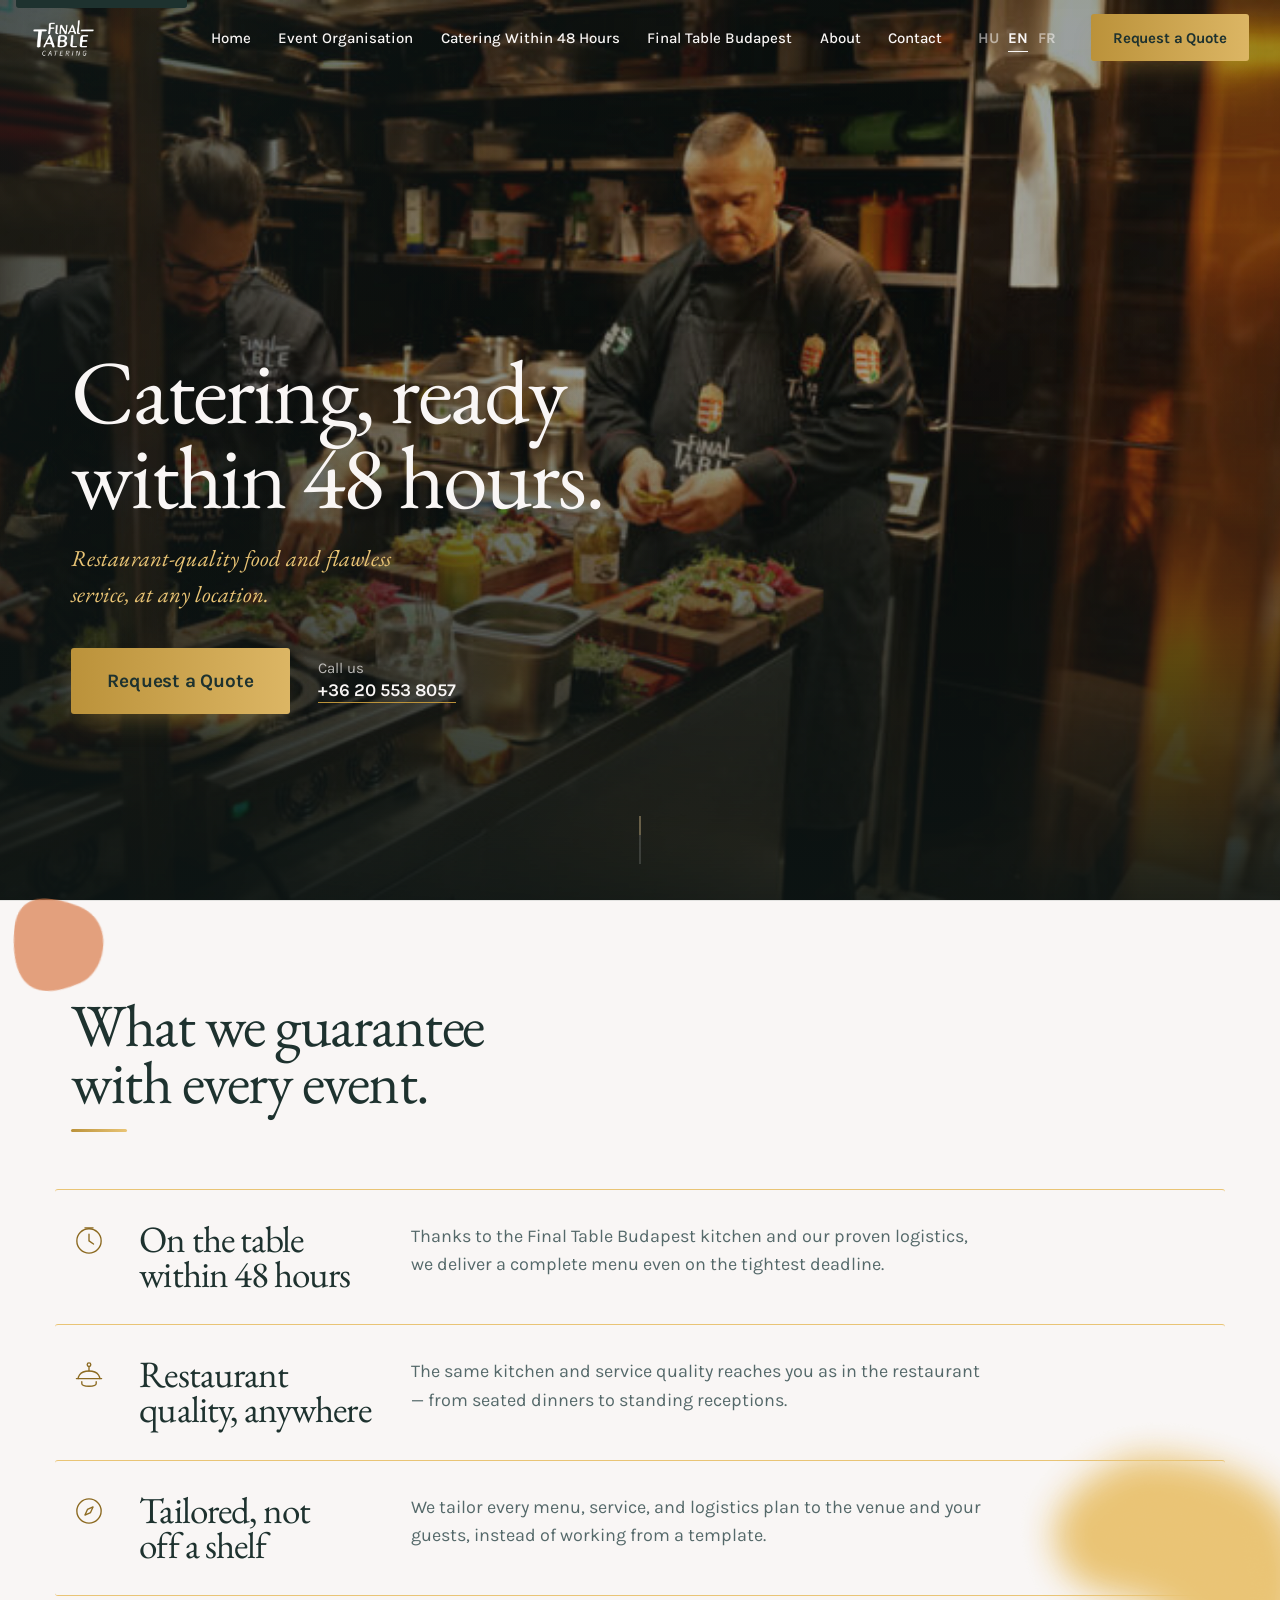
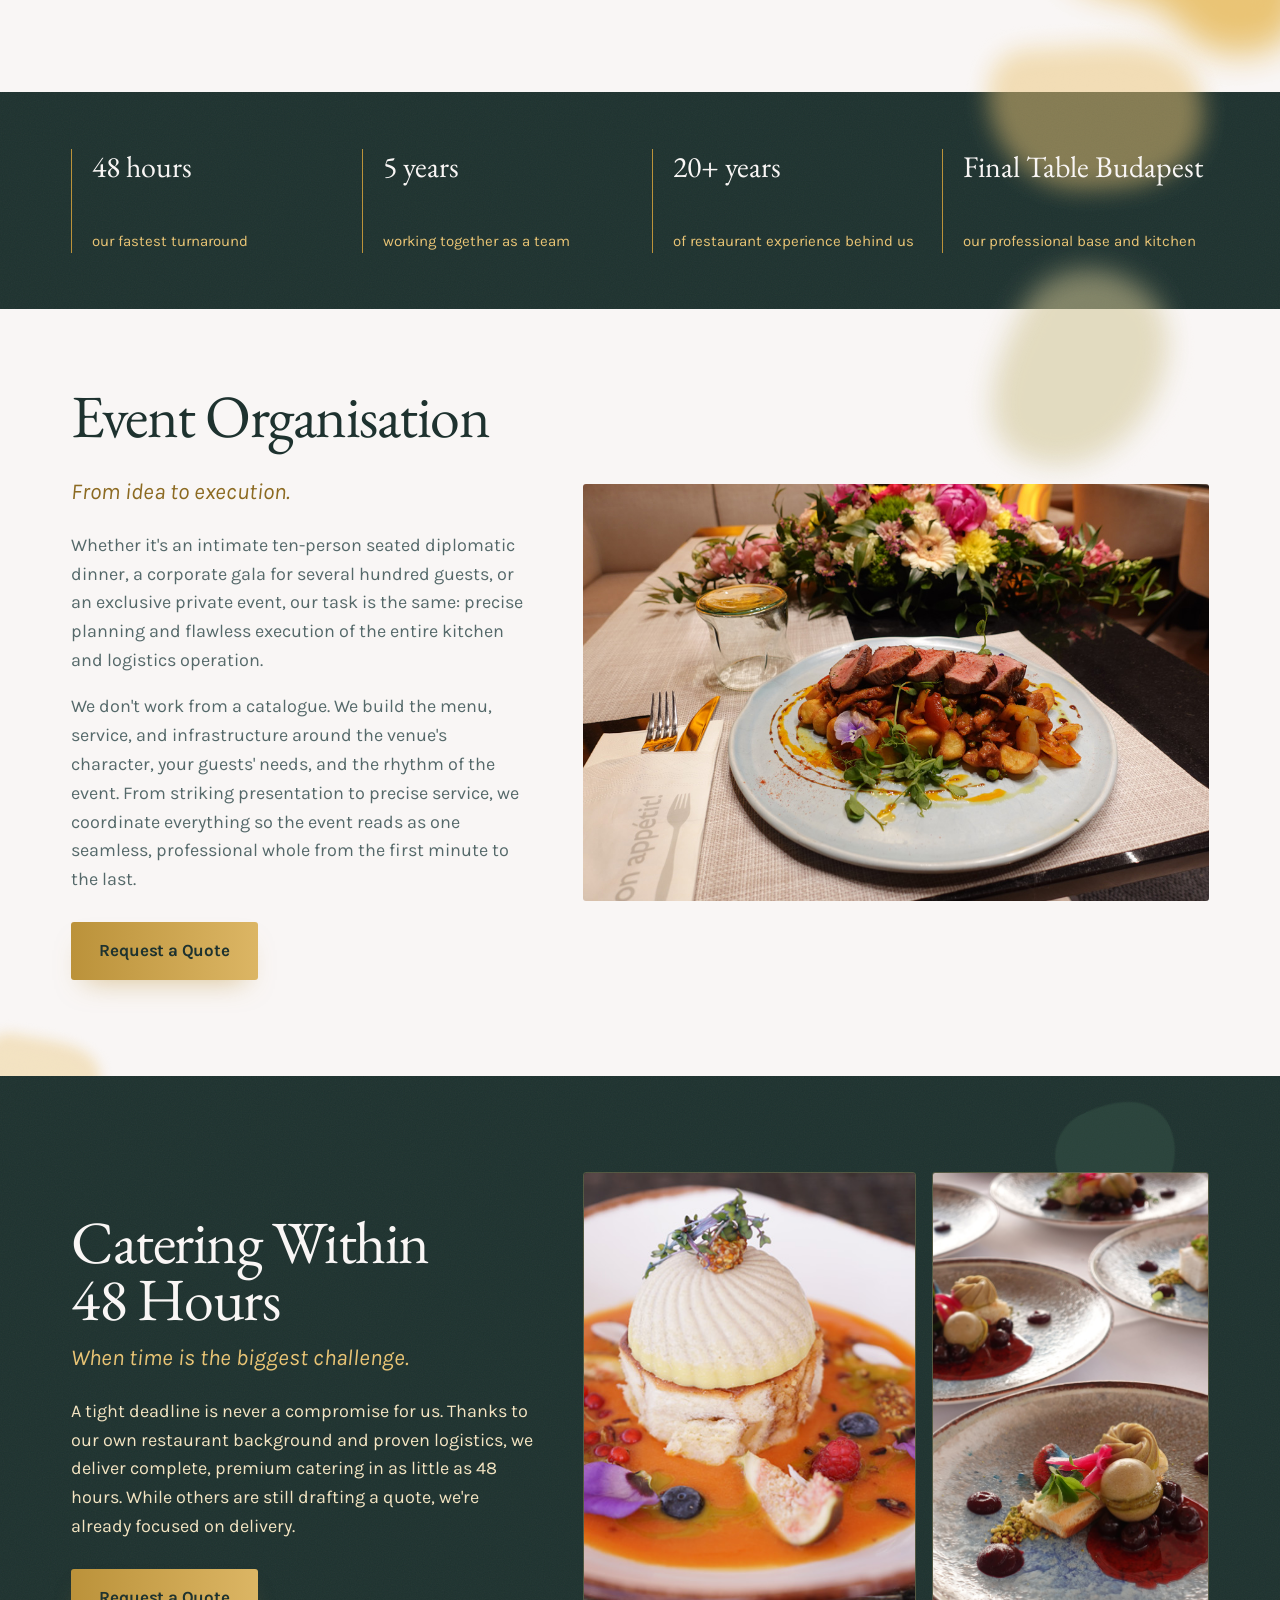
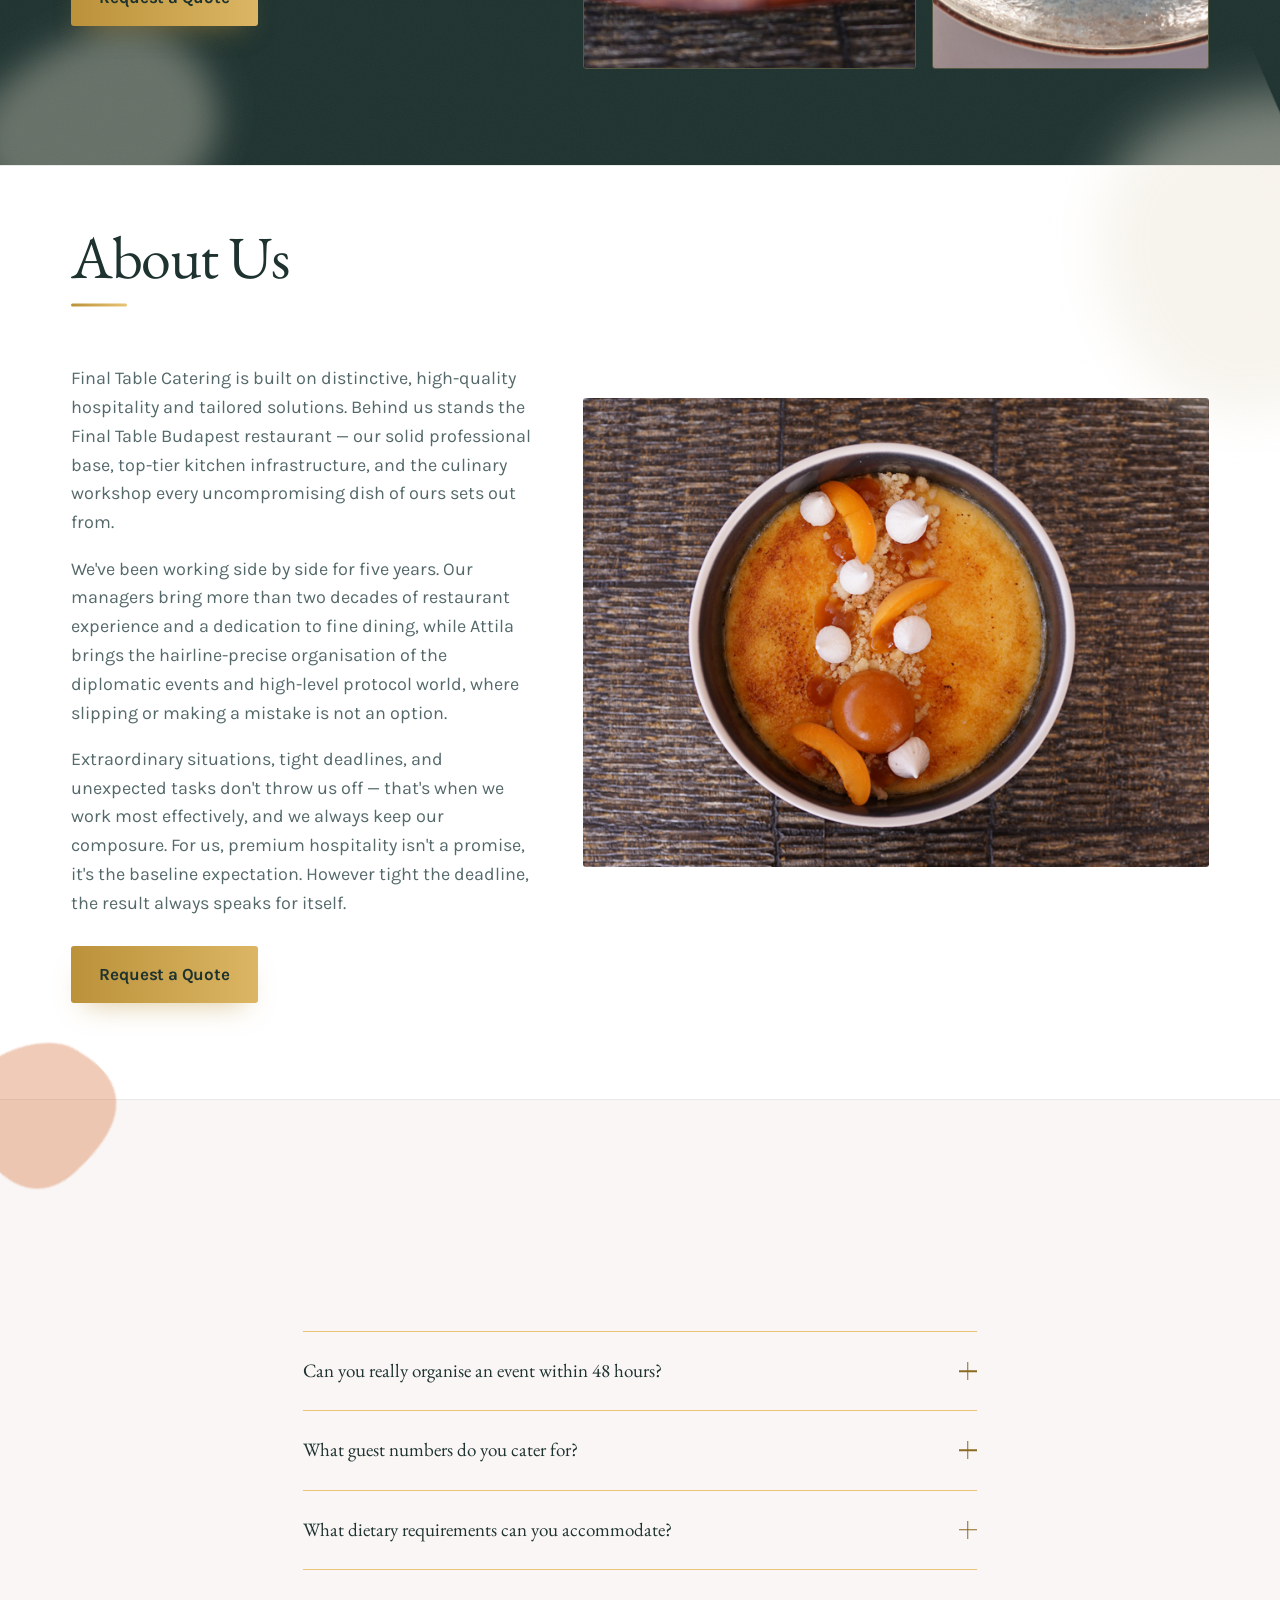
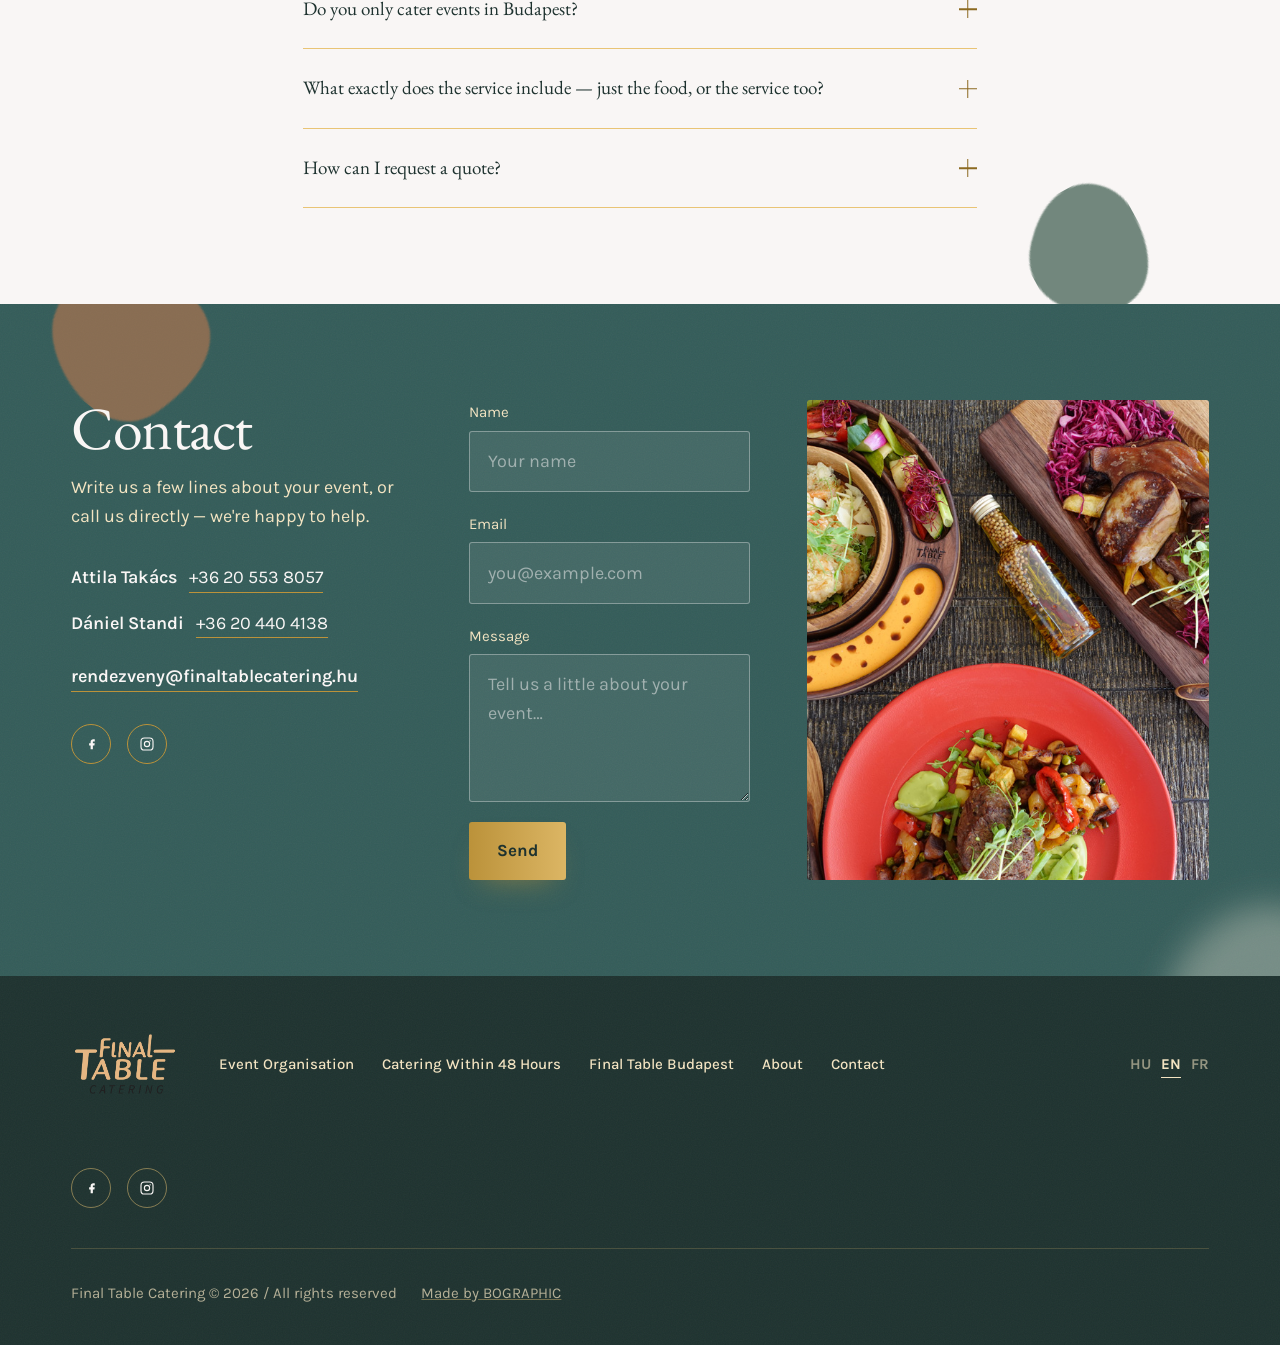
==== commit f8ac2b7f: "Add CTA buttons to the event organisation, catering, and about sections Each section pitch now ends " ====
--- a/en/index.html
+++ b/en/index.html
@@ -161,6 +161,7 @@
         <p class="spread__lead"><em>From idea to execution.</em></p>
         <p>Whether it's an intimate ten-person seated diplomatic dinner, a corporate gala for several hundred guests, or an exclusive private event, our task is the same: precise planning and flawless execution of the entire kitchen and logistics operation.</p>
         <p>We don't work from a catalogue. We build the menu, service, and infrastructure around the venue's character, your guests' needs, and the rhythm of the event. From striking presentation to precise service, we coordinate everything so the event reads as one seamless, professional whole from the first minute to the last.</p>
+        <a href="#contact" class="btn btn--primary">Request a Quote</a>
       </div>
       <div class="spread__media" data-reveal="right">
         <img src="/assets/images/DSC00233.jpg" alt="Set tables at an event organised by Final Table" width="1000" height="667" loading="lazy">
@@ -177,6 +178,7 @@
         <h2>Catering Within 48 Hours</h2>
         <p class="spread__lead"><em>When time is the biggest challenge.</em></p>
         <p>A tight deadline is never a compromise for us. Thanks to our own restaurant background and proven logistics, we deliver complete, premium catering in as little as 48 hours. While others are still drafting a quote, we're already focused on delivery.</p>
+        <a href="#contact" class="btn btn--primary">Request a Quote</a>
       </div>
       <div class="spread__media spread__media--duo" data-reveal="right">
         <div><img src="/assets/images/DSC04788.jpg" alt="An elegantly plated dish, close up" width="1000" height="563" loading="lazy"></div>
@@ -195,6 +197,7 @@
         <p>Final Table Catering is built on distinctive, high-quality hospitality and tailored solutions. Behind us stands the Final Table Budapest restaurant — our solid professional base, top-tier kitchen infrastructure, and the culinary workshop every uncompromising dish of ours sets out from.</p>
         <p>We've been working side by side for five years. Our managers bring more than two decades of restaurant experience and a dedication to fine dining, while Attila brings the hairline-precise organisation of the diplomatic events and high-level protocol world, where slipping or making a mistake is not an option.</p>
         <p>Extraordinary situations, tight deadlines, and unexpected tasks don't throw us off — that's when we work most effectively, and we always keep our composure. For us, premium hospitality isn't a promise, it's the baseline expectation. However tight the deadline, the result always speaks for itself.</p>
+        <a href="#contact" class="btn btn--primary">Request a Quote</a>
       </div>
       <div class="about__media" data-reveal="right">
         <img src="/assets/images/DSC04966.jpg" alt="A Final Table chef preparing a dish in the kitchen" width="1000" height="563" loading="lazy">
--- a/css/styles.css
+++ b/css/styles.css
@@ -259,31 +259,44 @@
   gap: 0.5em;
   font-family: var(--font-body);
   font-weight: 700;
-  font-size: 1.25rem;
-  letter-spacing: -0.05em;
+  font-size: 1.0625rem;
+  letter-spacing: -0.01em;
   white-space: nowrap;
-  padding: 1.25rem 0 0.625rem;
+  padding: 0.95rem 1.75rem;
   border: 0;
-  border-bottom: 2px solid var(--gold-500);
-  border-radius: 0;
-  background: transparent;
-  color: var(--gold-500);
-  transition: color 0.2s var(--ease), border-color 0.2s var(--ease);
+  border-radius: var(--radius);
+  background: linear-gradient(90deg, var(--gold-500), var(--champagne-300));
+  background-size: 140% 100%;
+  background-position: 0% 0%;
+  color: var(--pine-900);
+  box-shadow: 0 14px 28px -14px rgba(187, 146, 58, 0.55);
+  transition: transform 0.25s var(--ease), box-shadow 0.25s var(--ease), background-position 0.35s var(--ease);
 }
 
 .btn:hover,
 .btn:focus-visible {
-  color: var(--champagne-300);
-  border-color: var(--champagne-300);
+  transform: translateY(-2px);
+  box-shadow: 0 18px 32px -14px rgba(187, 146, 58, 0.65);
+  background-position: 100% 0%;
+}
+
+.btn:focus-visible {
+  outline-color: var(--pine-900);
+}
+
+.btn:active {
+  transform: translateY(0);
+  box-shadow: 0 8px 16px -10px rgba(187, 146, 58, 0.5);
 }
 
 .btn--lg {
-  font-size: 1.375rem;
+  font-size: 1.1875rem;
+  padding: 1.1rem 2.25rem;
 }
 
 .btn--sm {
-  font-size: 1.0625rem;
-  padding-top: 0.75rem;
+  font-size: 0.9375rem;
+  padding: 0.7rem 1.375rem;
 }
 
 /* =========================================================
@@ -843,6 +856,11 @@
   color: var(--slate-500);
 }
 
+.spread__content .btn,
+.about__content .btn {
+  margin-top: 1.75rem;
+}
+
 .spread__media {
   border-radius: var(--radius);
   overflow: hidden;
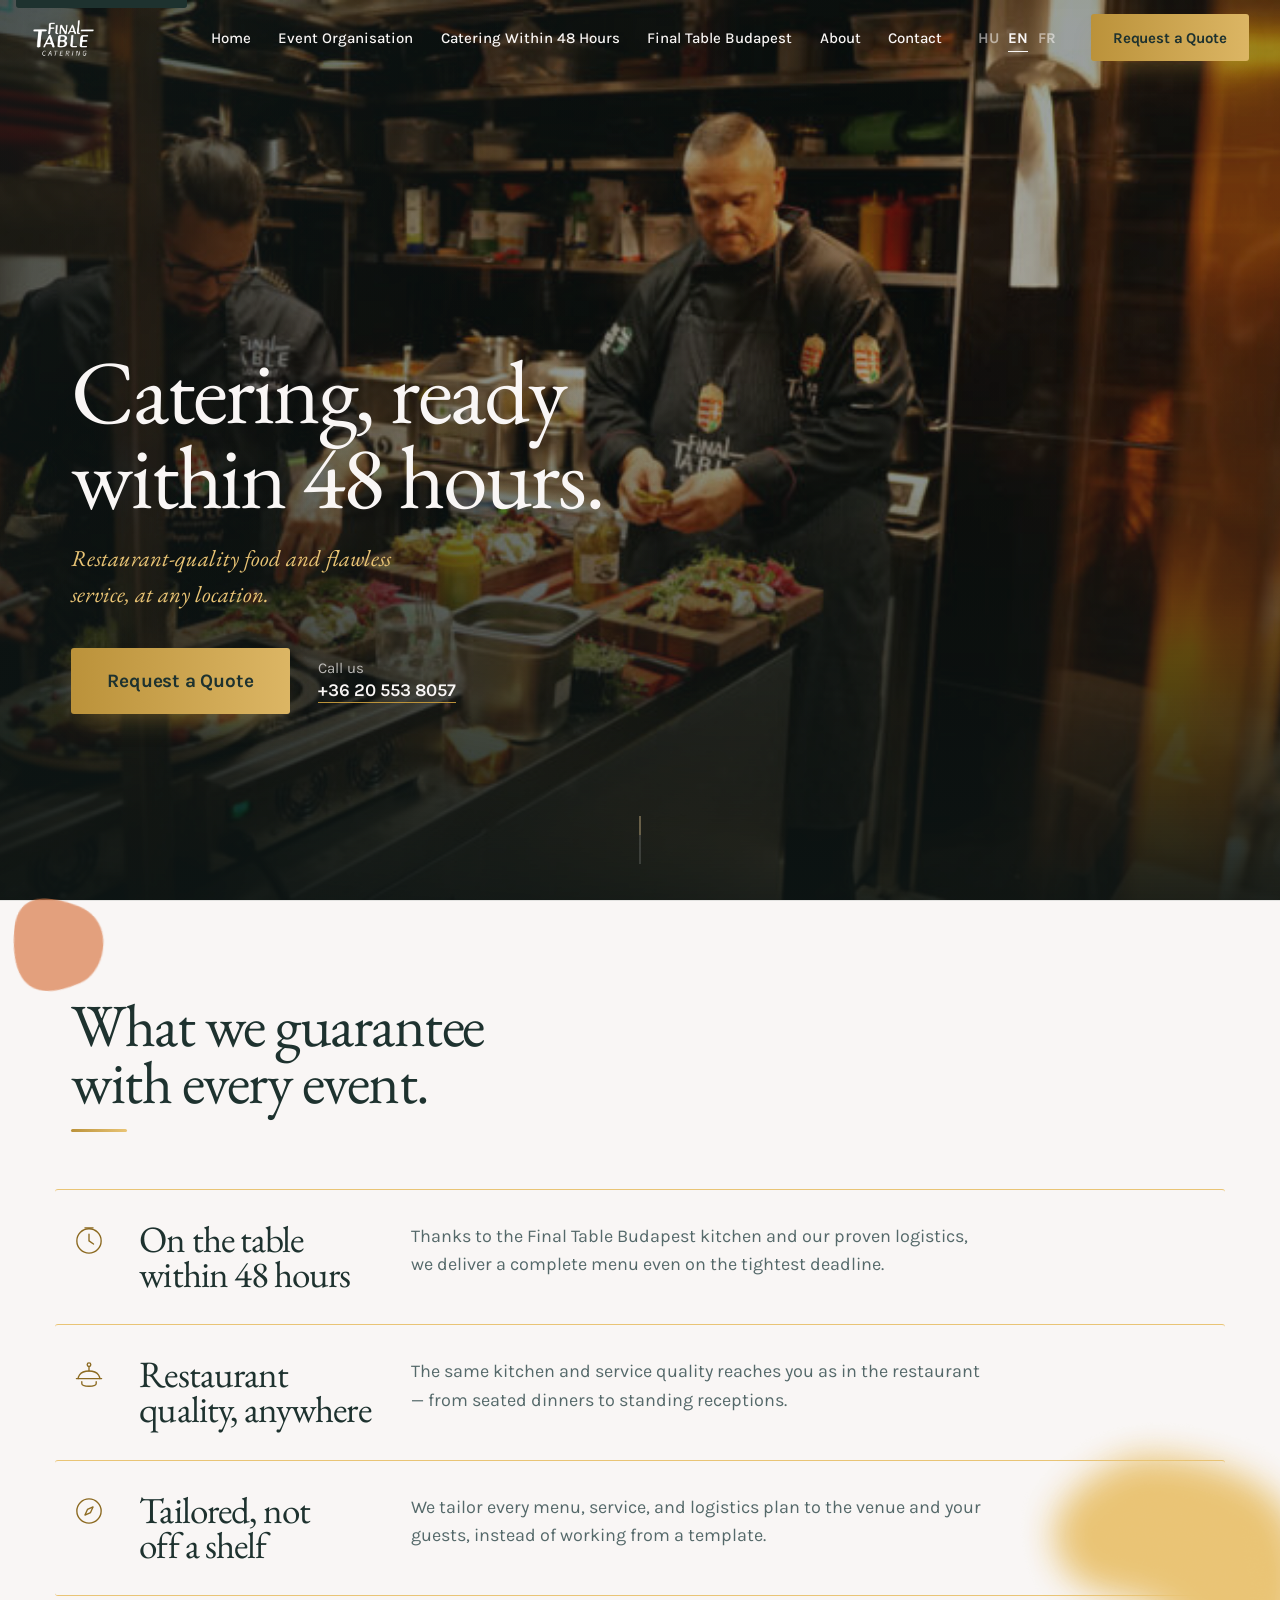
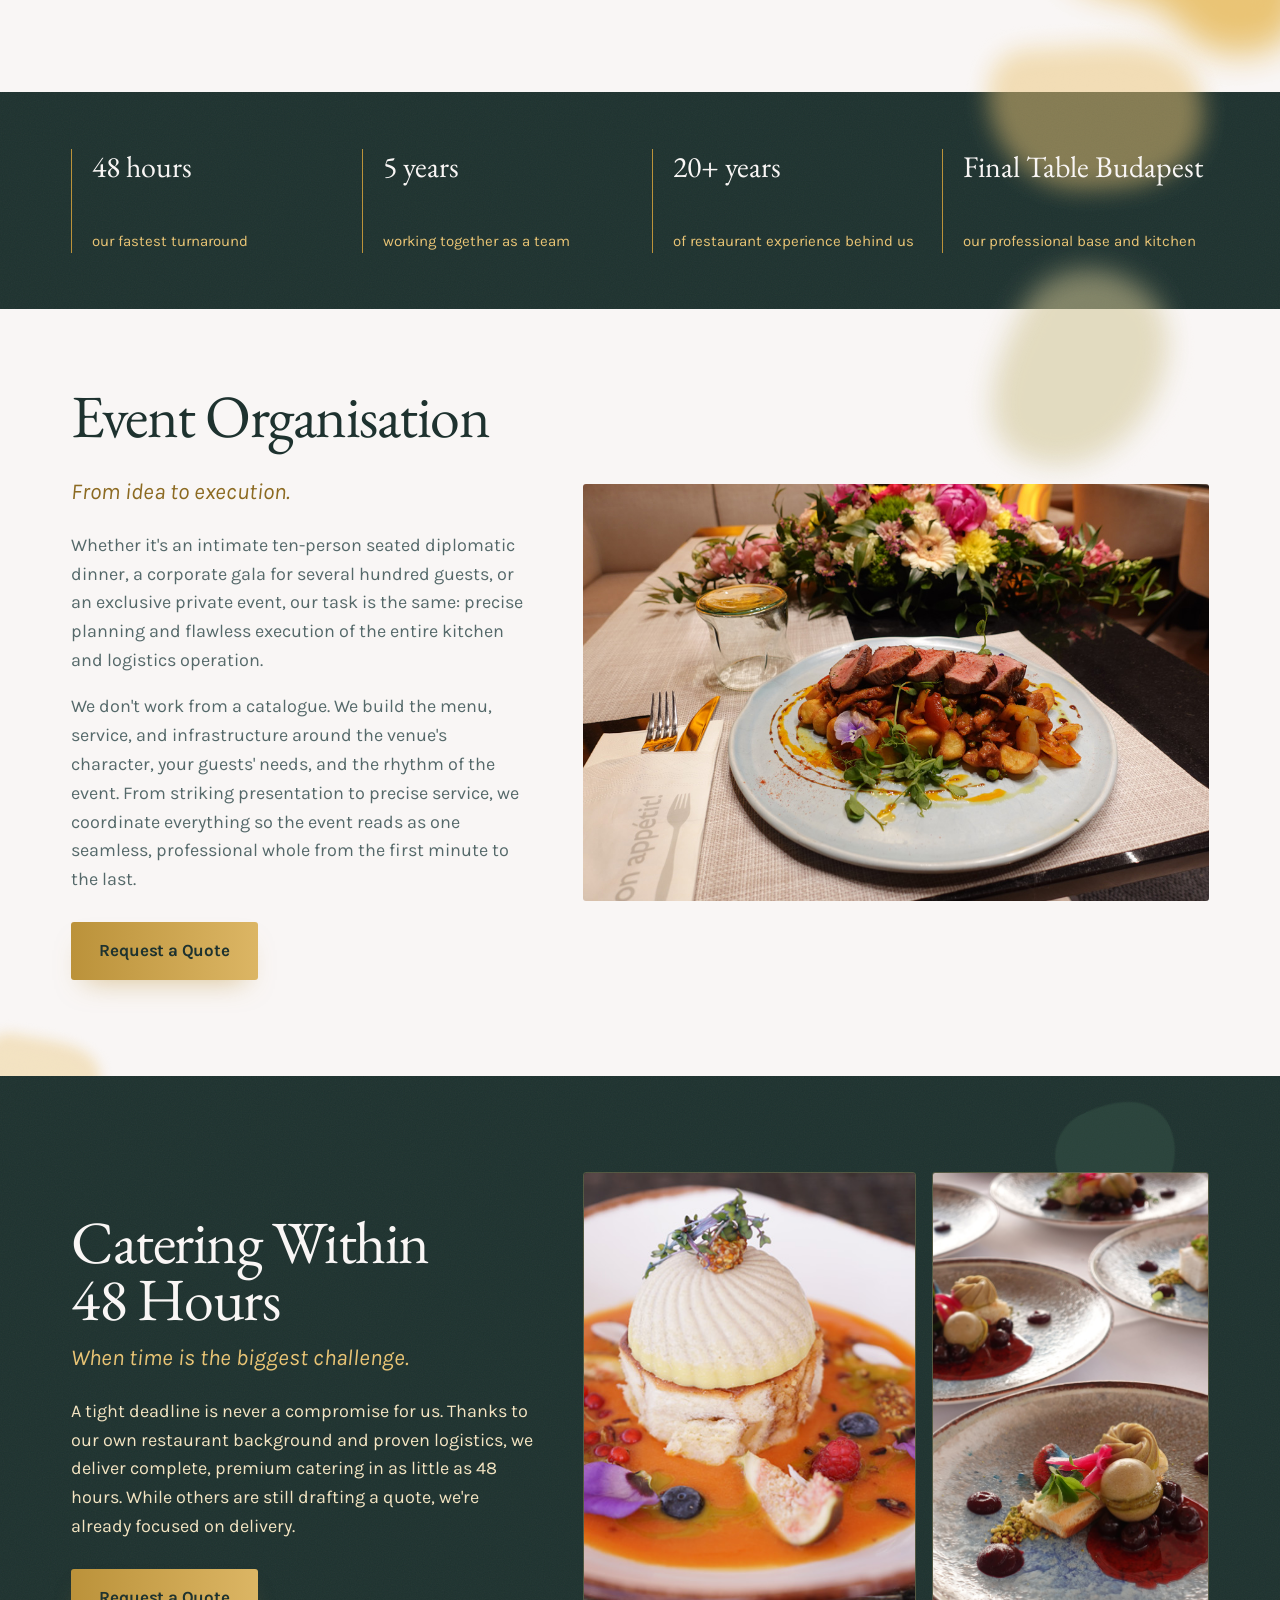
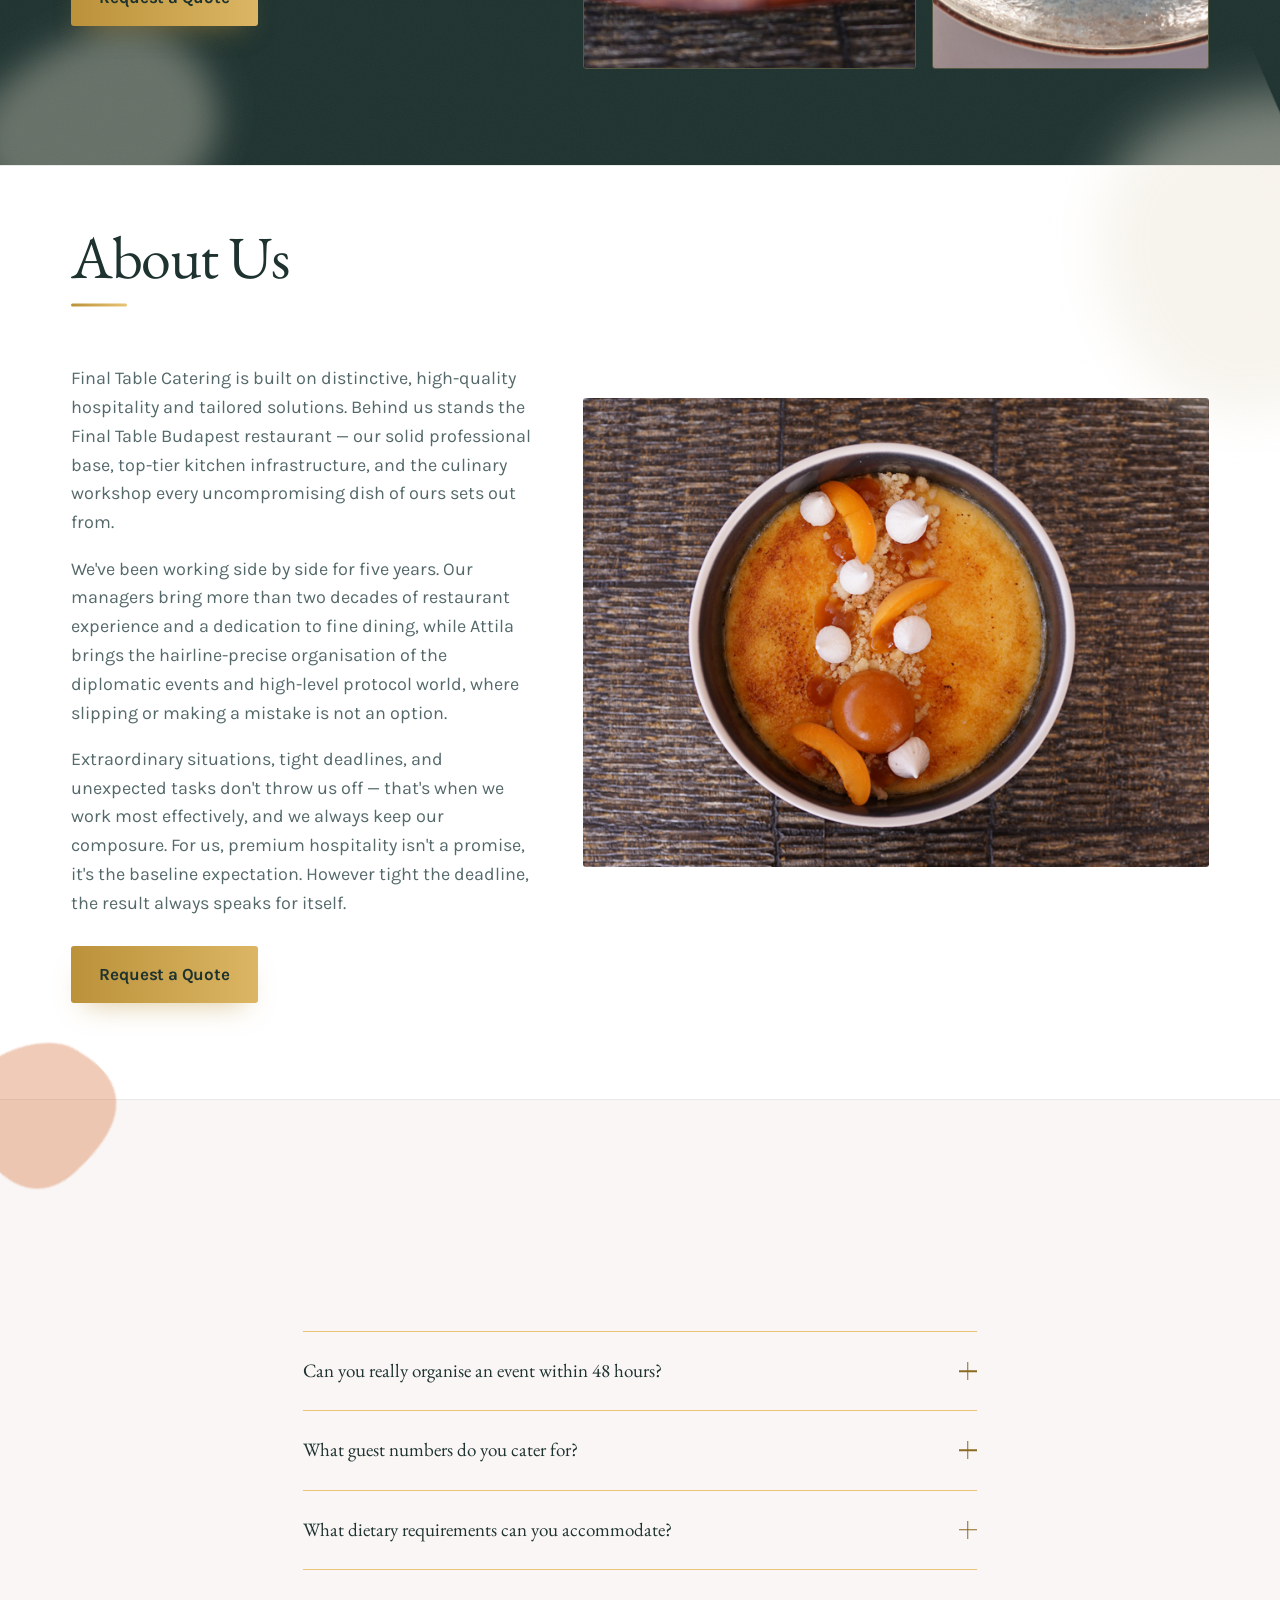
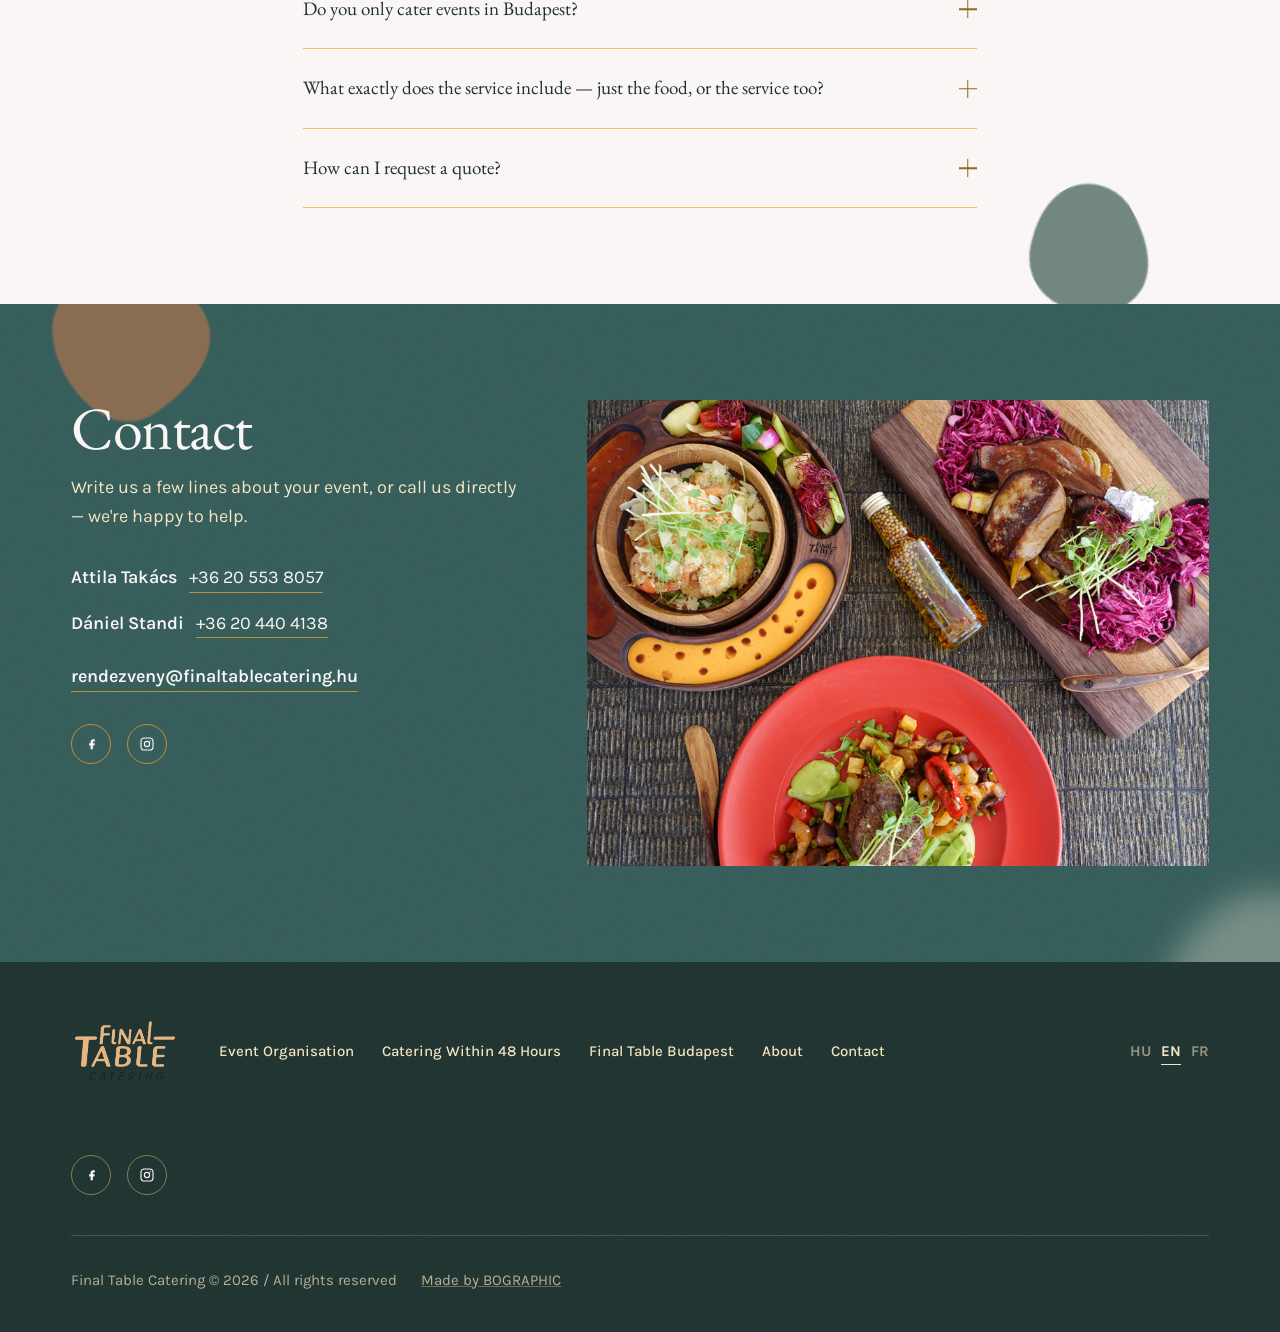
==== commit ce6daf30: "Remove the contact form Drop the name/email/message form from the contact section on all three langu" ====
--- a/en/index.html
+++ b/en/index.html
@@ -281,22 +281,6 @@
         </ul>
       </div>
 
-      <form class="contact__form" action="mailto:rendezveny@finaltablecatering.hu" method="post" enctype="text/plain" data-reveal="up" data-delay="100">
-        <div class="field">
-          <label for="form-name">Name</label>
-          <input type="text" id="form-name" name="name" placeholder="Your name" required>
-        </div>
-        <div class="field">
-          <label for="form-email">Email</label>
-          <input type="email" id="form-email" name="email" placeholder="you@example.com" required>
-        </div>
-        <div class="field">
-          <label for="form-message">Message</label>
-          <textarea id="form-message" name="message" rows="4" placeholder="Tell us a little about your event…" required></textarea>
-        </div>
-        <button type="submit" class="btn btn--primary">Send</button>
-      </form>
-
       <div class="contact__media" data-reveal="right">
         <img src="/assets/images/DSC06000.jpg" alt="A toast at a Final Table Catering event" width="1000" height="667" loading="lazy">
       </div>
--- a/css/styles.css
+++ b/css/styles.css
@@ -1176,50 +1176,6 @@
   color: var(--cream-50);
 }
 
-.contact__form {
-  display: flex;
-  flex-direction: column;
-  gap: 1.25rem;
-  align-self: start;
-}
-
-.field {
-  display: flex;
-  flex-direction: column;
-  gap: 0.4rem;
-}
-
-.field label {
-  font-size: var(--fs-small);
-  color: var(--champagne-100);
-}
-
-.field input,
-.field textarea {
-  width: 100%;
-  padding: 0.85em 1em;
-  background: rgba(249, 246, 245, 0.08);
-  border: 1px solid rgba(249, 246, 245, 0.35);
-  border-radius: var(--radius);
-  color: var(--cream-50);
-  resize: vertical;
-}
-
-.field input::placeholder,
-.field textarea::placeholder {
-  color: rgba(249, 246, 245, 0.5);
-}
-
-.field input:focus-visible,
-.field textarea:focus-visible {
-  outline-color: var(--champagne-300);
-  border-color: var(--champagne-300);
-}
-
-.contact__form .btn {
-  align-self: flex-start;
-}
-
 .contact__media {
   border-radius: var(--radius);
   overflow: hidden;
@@ -1239,7 +1195,7 @@
 
 @media (min-width: 900px) {
   .contact__inner {
-    grid-template-columns: minmax(0, 0.85fr) minmax(0, 0.7fr) minmax(0, 1fr);
+    grid-template-columns: minmax(0, 0.85fr) minmax(0, 1.15fr);
   }
 }
 
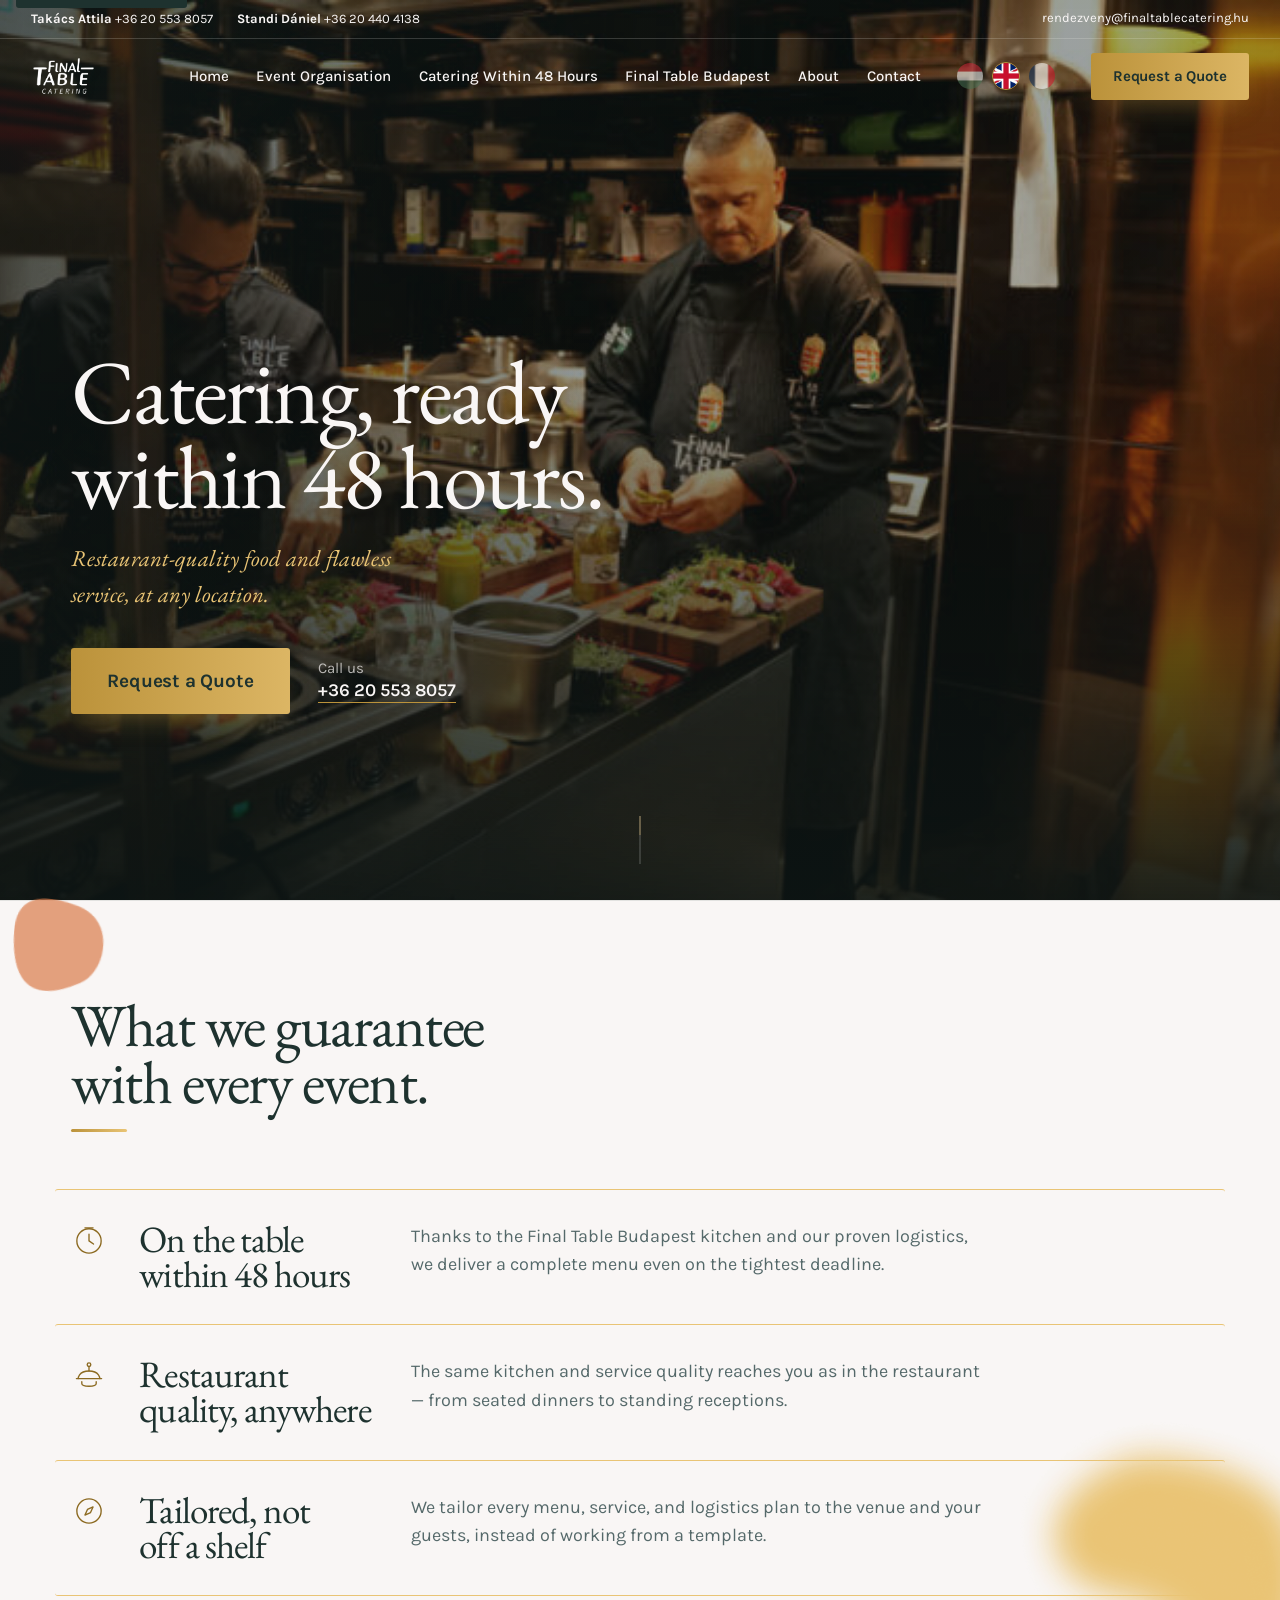
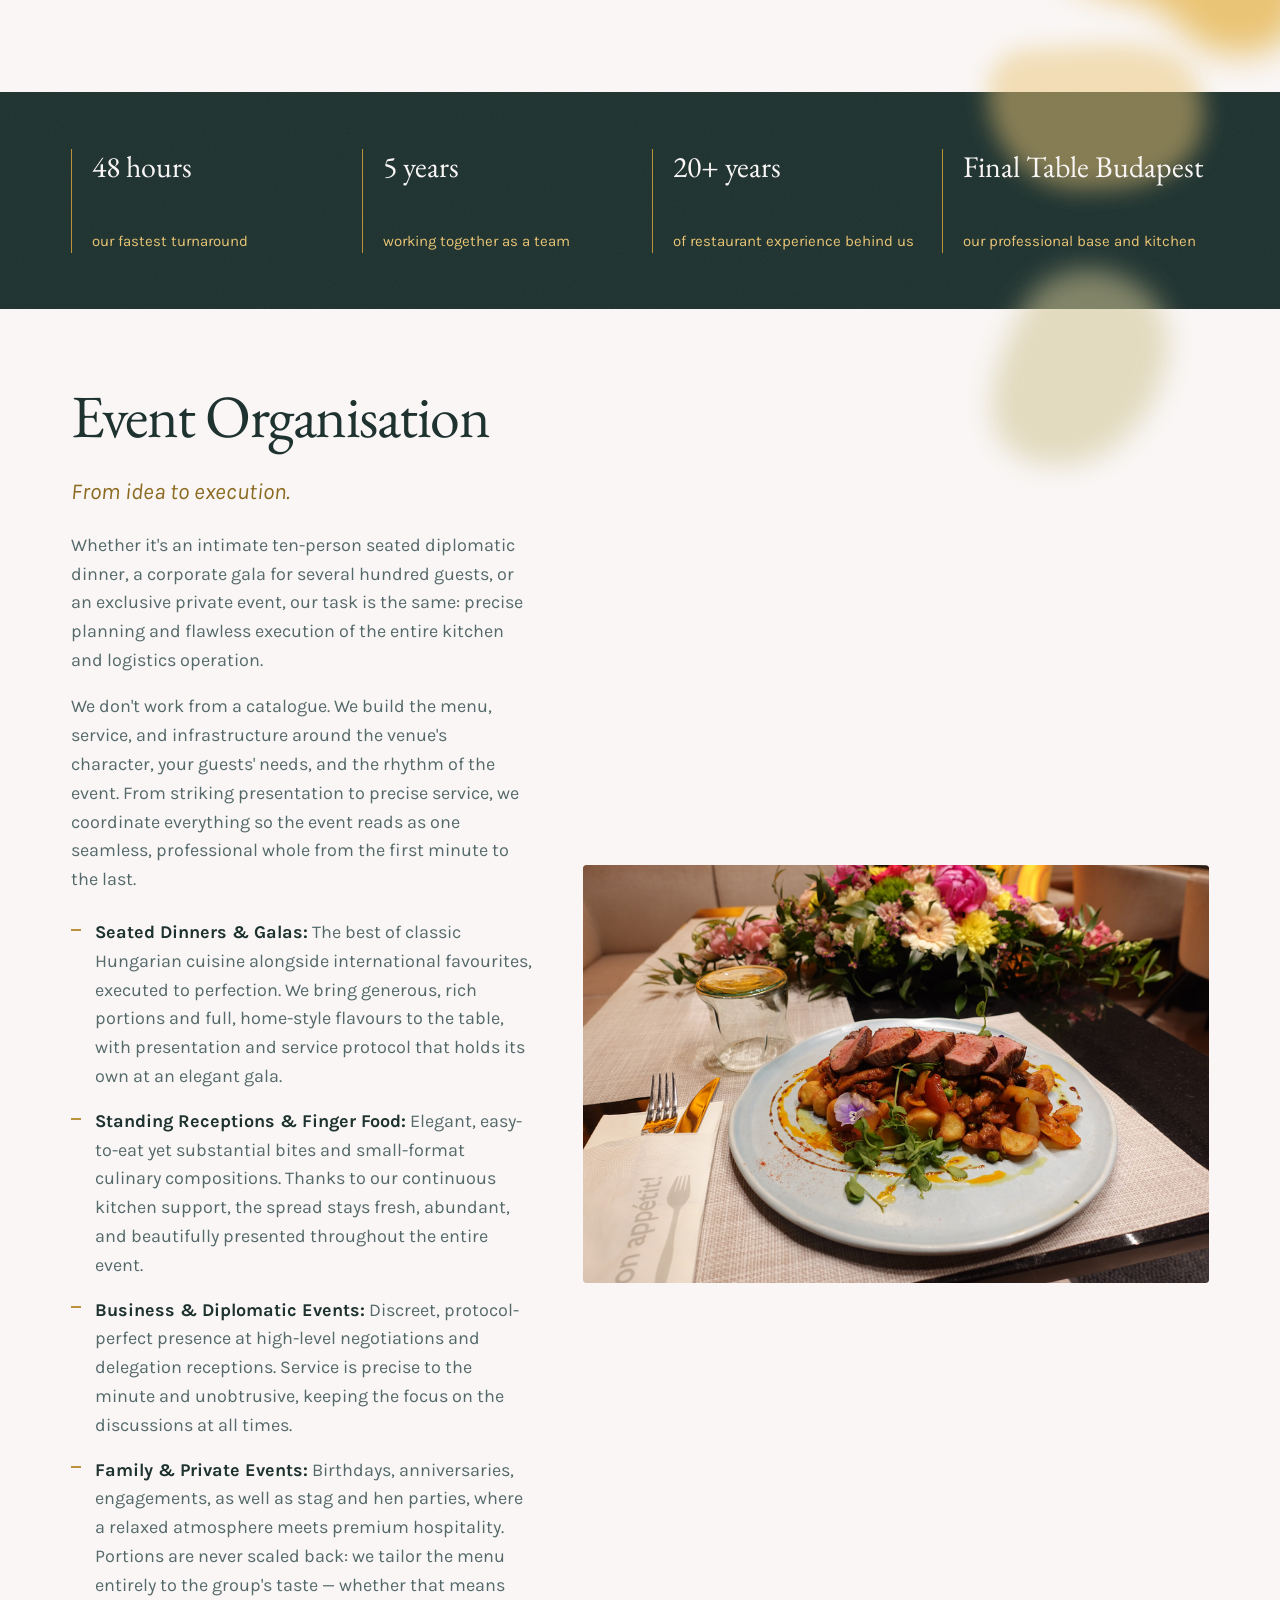
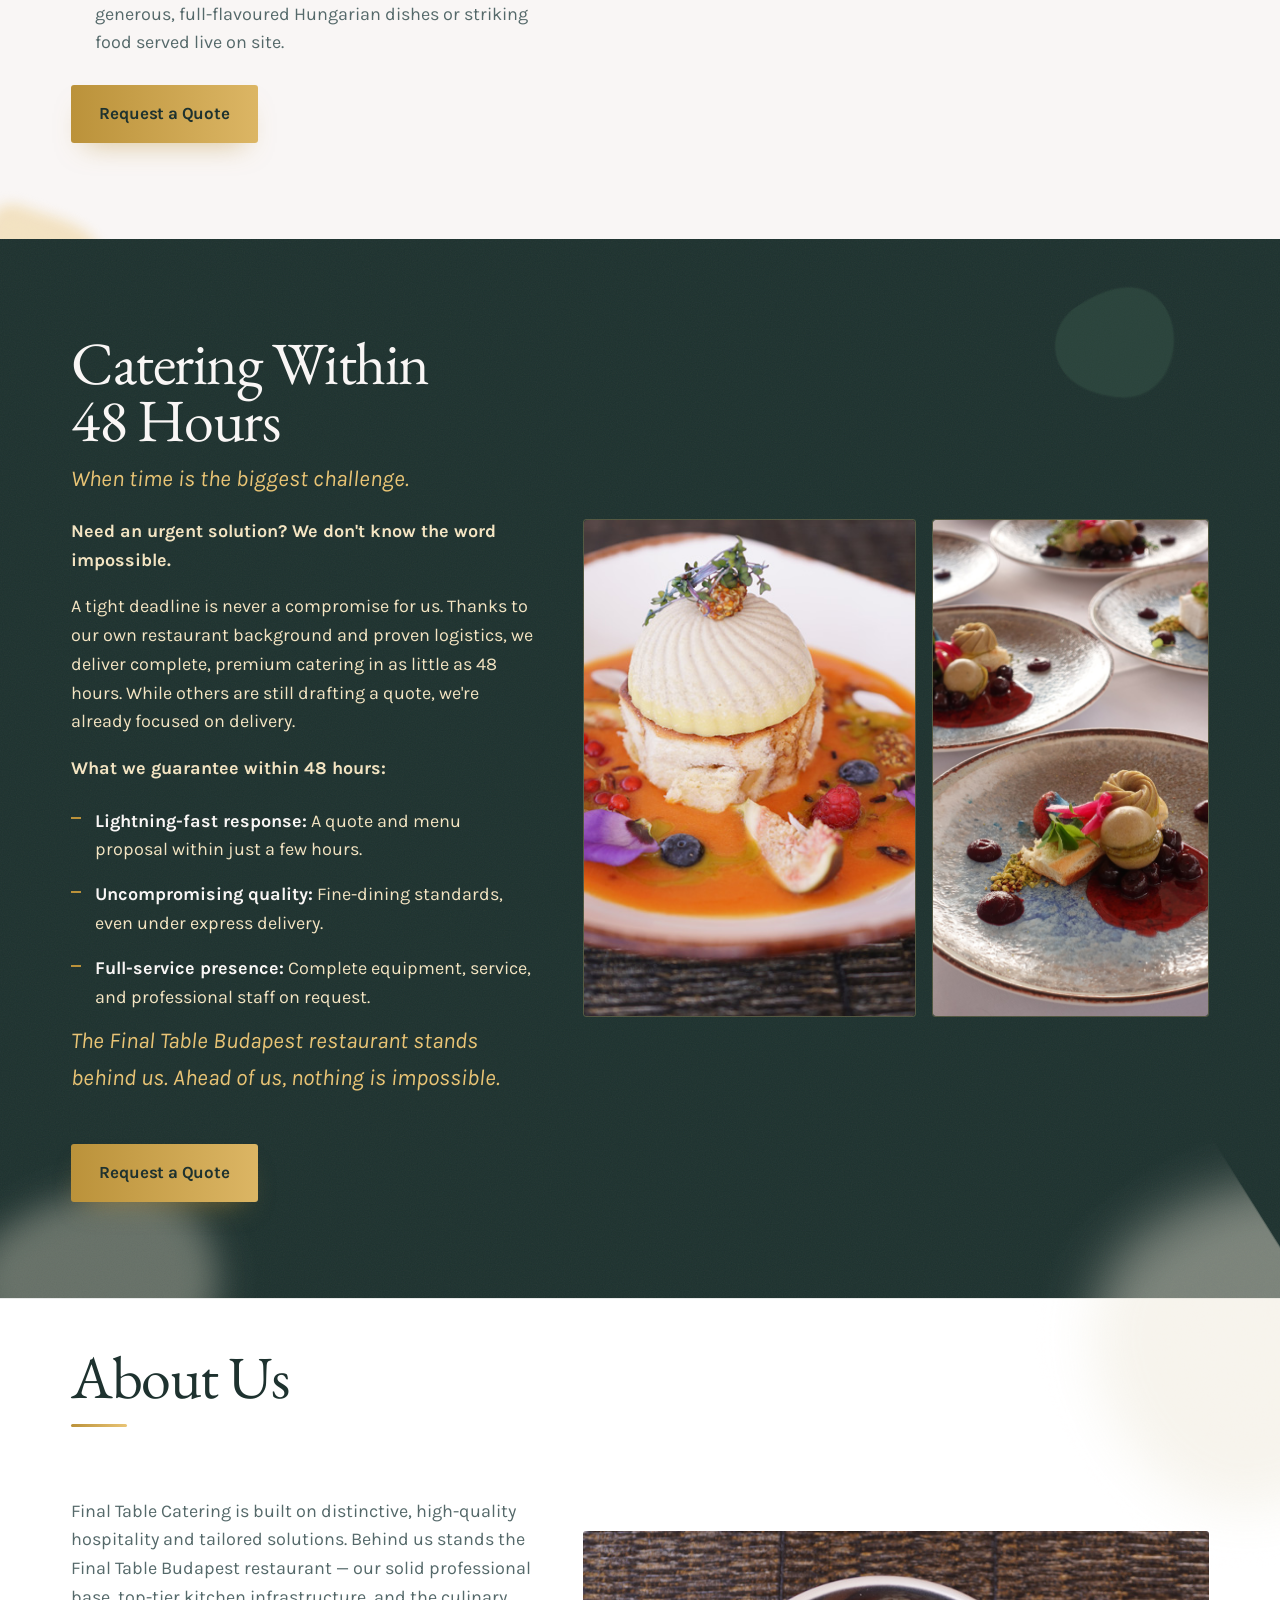
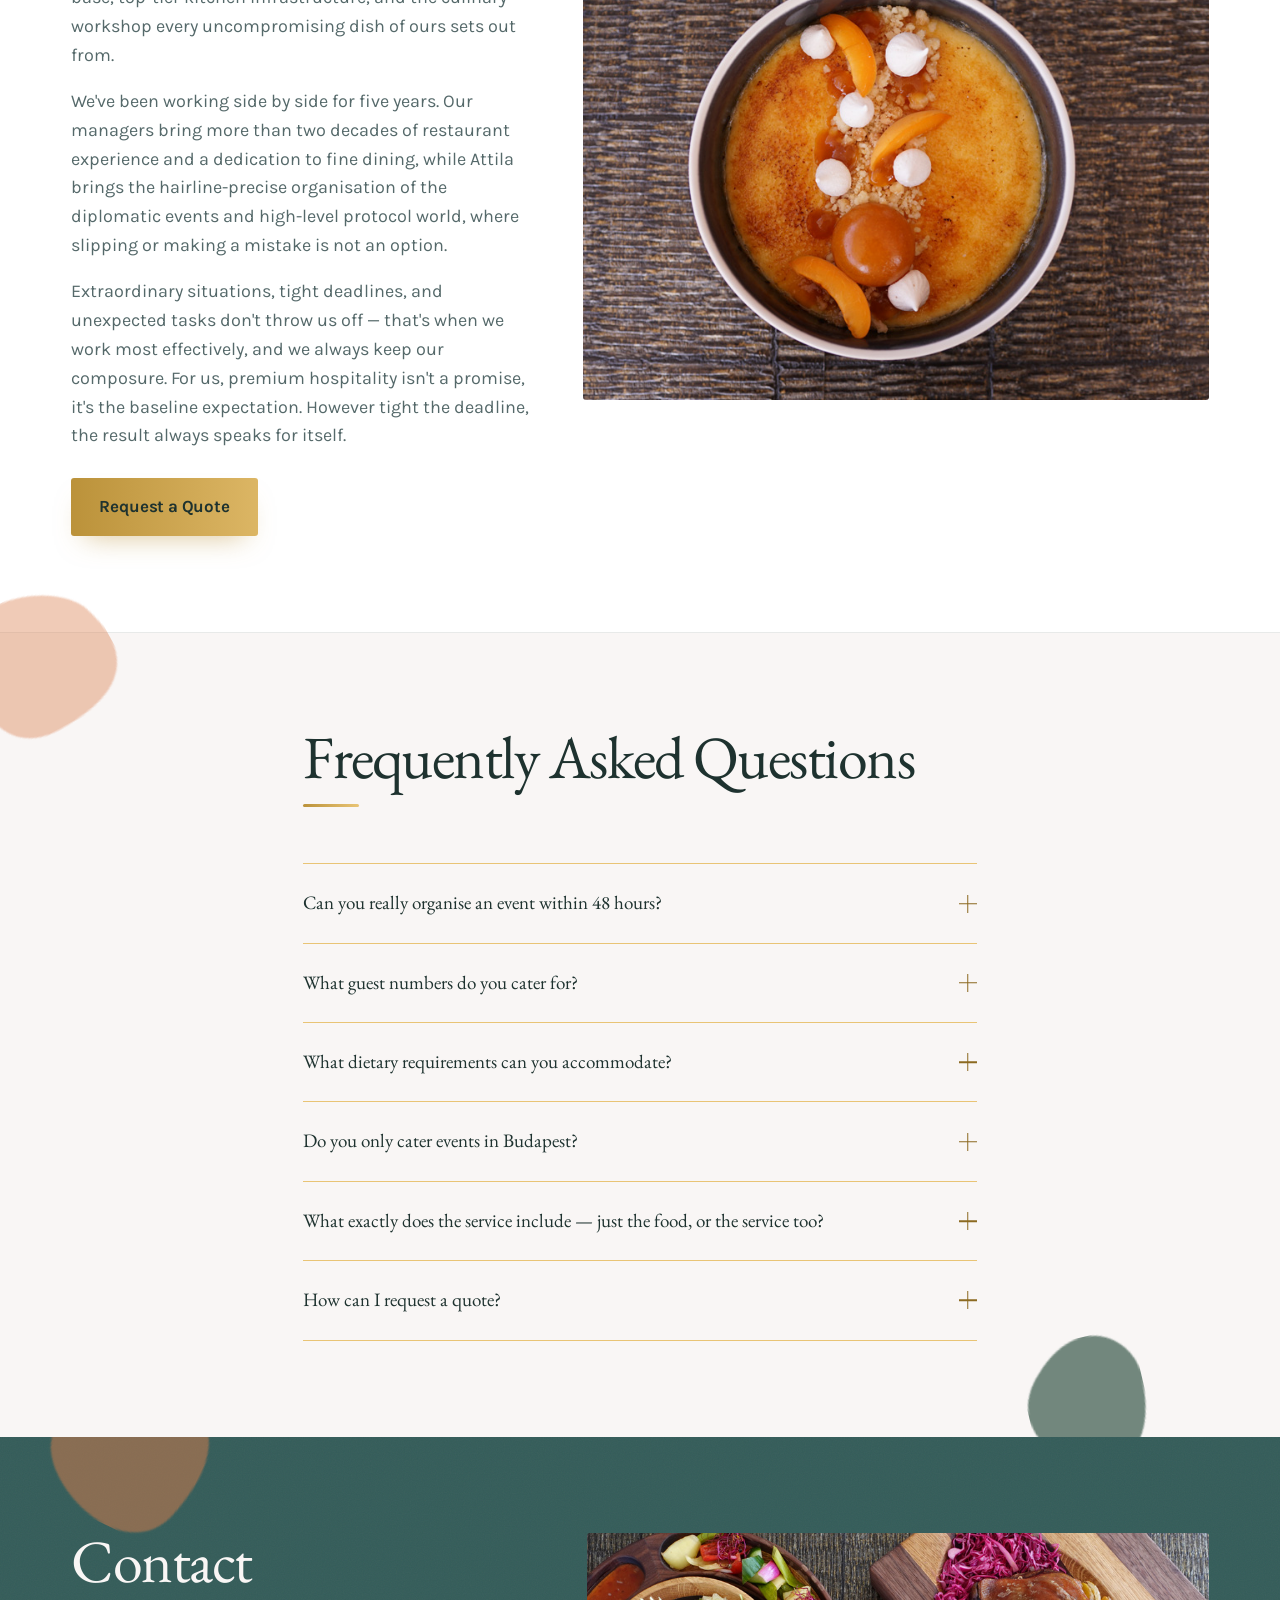
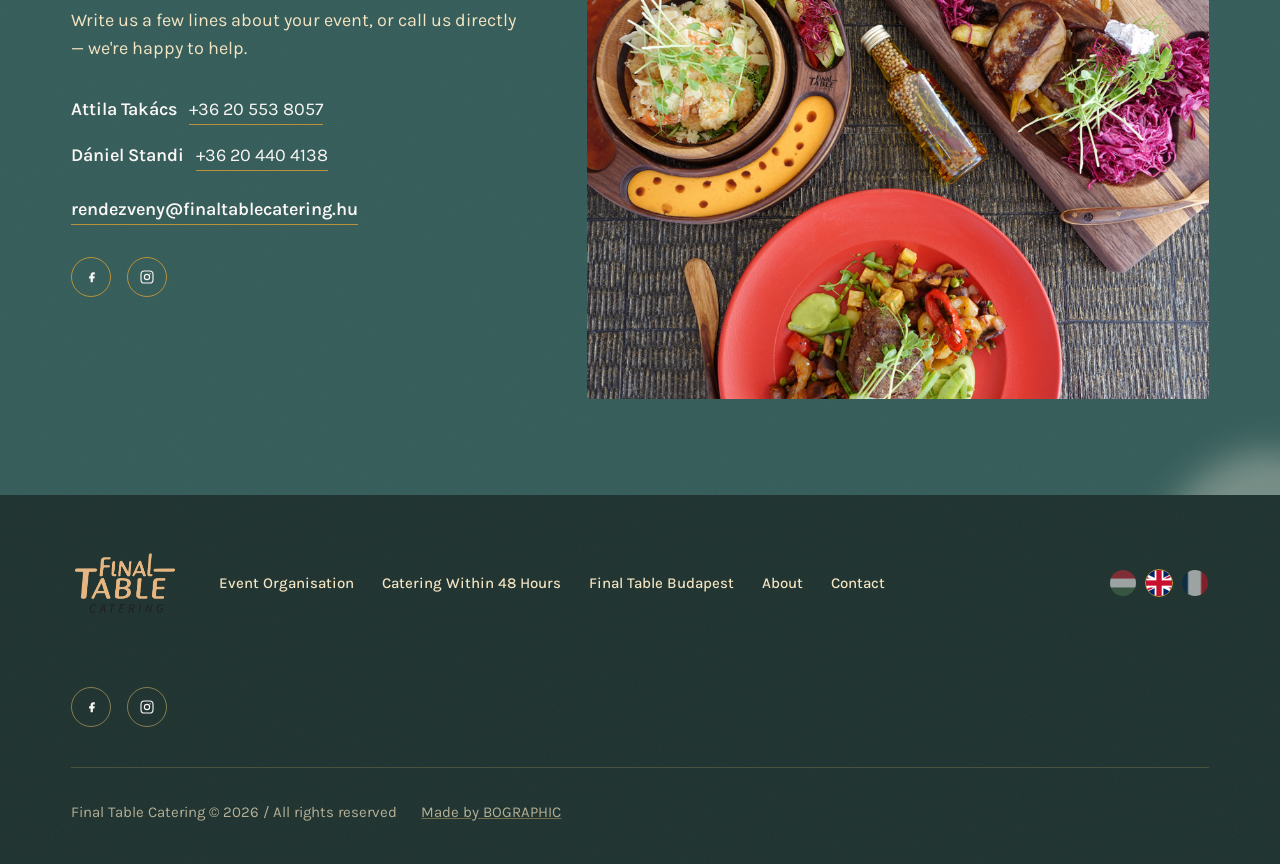
==== commit 247eabea: "Add header contact bar with flag language switcher, expand service copy Header: - Add a slim contact" ====
--- a/en/index.html
+++ b/en/index.html
@@ -29,6 +29,15 @@
 <a class="skip-link" href="#main">Skip to content</a>
 
 <header class="site-header">
+  <div class="header-topbar">
+    <div class="wrap header-topbar__inner">
+      <ul class="header-topbar__contacts">
+        <li><span class="header-topbar__name">Takács Attila</span> <a href="tel:+36205538057">+36 20 553 8057</a></li>
+        <li><span class="header-topbar__name">Standi Dániel</span> <a href="tel:+36204404138">+36 20 440 4138</a></li>
+      </ul>
+      <a class="header-topbar__email" href="mailto:rendezveny@finaltablecatering.hu">rendezveny@finaltablecatering.hu</a>
+    </div>
+  </div>
   <div class="wrap site-header__inner">
     <a href="#top" class="brand">
       <img src="/assets/images/logo.png" alt="Final Table Catering" width="152" height="90" class="brand__mark">
@@ -44,9 +53,9 @@
         <li><a href="#contact">Contact</a></li>
       </ul>
       <ul class="lang-switch">
-        <li><a href="/">HU</a></li>
-        <li><a href="/en/" class="is-active" aria-current="page">EN</a></li>
-        <li><a href="/fr/">FR</a></li>
+        <li><a href="/" aria-label="Hungarian"><img src="/assets/images/flags/hu.png" alt="" width="28" height="28"></a></li>
+        <li><a href="/en/" class="is-active" aria-current="page" aria-label="English"><img src="/assets/images/flags/gb.png" alt="" width="28" height="28"></a></li>
+        <li><a href="/fr/" aria-label="French"><img src="/assets/images/flags/fr.png" alt="" width="28" height="28"></a></li>
       </ul>
       <a href="#contact" class="btn btn--primary btn--sm nav__cta">Request a Quote</a>
     </nav>
@@ -161,6 +170,12 @@
         <p class="spread__lead"><em>From idea to execution.</em></p>
         <p>Whether it's an intimate ten-person seated diplomatic dinner, a corporate gala for several hundred guests, or an exclusive private event, our task is the same: precise planning and flawless execution of the entire kitchen and logistics operation.</p>
         <p>We don't work from a catalogue. We build the menu, service, and infrastructure around the venue's character, your guests' needs, and the rhythm of the event. From striking presentation to precise service, we coordinate everything so the event reads as one seamless, professional whole from the first minute to the last.</p>
+        <ul class="spread__list">
+          <li><strong>Seated Dinners &amp; Galas:</strong> The best of classic Hungarian cuisine alongside international favourites, executed to perfection. We bring generous, rich portions and full, home-style flavours to the table, with presentation and service protocol that holds its own at an elegant gala.</li>
+          <li><strong>Standing Receptions &amp; Finger Food:</strong> Elegant, easy-to-eat yet substantial bites and small-format culinary compositions. Thanks to our continuous kitchen support, the spread stays fresh, abundant, and beautifully presented throughout the entire event.</li>
+          <li><strong>Business &amp; Diplomatic Events:</strong> Discreet, protocol-perfect presence at high-level negotiations and delegation receptions. Service is precise to the minute and unobtrusive, keeping the focus on the discussions at all times.</li>
+          <li><strong>Family &amp; Private Events:</strong> Birthdays, anniversaries, engagements, as well as stag and hen parties, where a relaxed atmosphere meets premium hospitality. Portions are never scaled back: we tailor the menu entirely to the group's taste — whether that means generous, full-flavoured Hungarian dishes or striking food served live on site.</li>
+        </ul>
         <a href="#contact" class="btn btn--primary">Request a Quote</a>
       </div>
       <div class="spread__media" data-reveal="right">
@@ -177,7 +192,15 @@
       <div class="spread__content" data-reveal="left">
         <h2>Catering Within 48 Hours</h2>
         <p class="spread__lead"><em>When time is the biggest challenge.</em></p>
+        <p><strong>Need an urgent solution? We don't know the word impossible.</strong></p>
         <p>A tight deadline is never a compromise for us. Thanks to our own restaurant background and proven logistics, we deliver complete, premium catering in as little as 48 hours. While others are still drafting a quote, we're already focused on delivery.</p>
+        <p><strong>What we guarantee within 48 hours:</strong></p>
+        <ul class="spread__list">
+          <li><strong>Lightning-fast response:</strong> A quote and menu proposal within just a few hours.</li>
+          <li><strong>Uncompromising quality:</strong> Fine-dining standards, even under express delivery.</li>
+          <li><strong>Full-service presence:</strong> Complete equipment, service, and professional staff on request.</li>
+        </ul>
+        <p class="spread__lead"><em>The Final Table Budapest restaurant stands behind us. Ahead of us, nothing is impossible.</em></p>
         <a href="#contact" class="btn btn--primary">Request a Quote</a>
       </div>
       <div class="spread__media spread__media--duo" data-reveal="right">
@@ -304,9 +327,9 @@
     </ul>
 
     <ul class="lang-switch lang-switch--footer">
-      <li><a href="/">HU</a></li>
-      <li><a href="/en/" class="is-active" aria-current="page">EN</a></li>
-      <li><a href="/fr/">FR</a></li>
+      <li><a href="/" aria-label="Hungarian"><img src="/assets/images/flags/hu.png" alt="" width="28" height="28"></a></li>
+      <li><a href="/en/" class="is-active" aria-current="page" aria-label="English"><img src="/assets/images/flags/gb.png" alt="" width="28" height="28"></a></li>
+      <li><a href="/fr/" aria-label="French"><img src="/assets/images/flags/fr.png" alt="" width="28" height="28"></a></li>
     </ul>
 
     <ul class="social social--footer">
--- a/css/styles.css
+++ b/css/styles.css
@@ -331,6 +331,72 @@
   }
 }
 
+.header-topbar {
+  display: none;
+}
+
+@media (min-width: 1280px) {
+  .header-topbar {
+    display: block;
+    border-bottom: 1px solid rgba(249, 246, 245, 0.18);
+    transition: border-color 0.35s var(--ease);
+  }
+
+  .site-header.is-scrolled .header-topbar {
+    border-bottom-color: rgba(30, 50, 47, 0.1);
+  }
+
+  .header-topbar__inner {
+    display: flex;
+    align-items: center;
+    justify-content: space-between;
+    flex-wrap: wrap;
+    gap: 0.4rem 1.75rem;
+    padding-block: 0.5rem;
+    max-width: 1320px;
+    font-size: 0.8125rem;
+    color: var(--cream-50);
+    transition: color 0.35s var(--ease);
+  }
+
+  .site-header.is-scrolled .header-topbar__inner {
+    color: var(--pine-700);
+  }
+
+  .header-topbar__contacts {
+    display: flex;
+    align-items: center;
+    gap: 1.5rem;
+  }
+
+  .header-topbar__name {
+    font-weight: 700;
+  }
+
+  .header-topbar__contacts a,
+  .header-topbar__email {
+    text-decoration: none;
+    border-bottom: 1px solid transparent;
+    transition: color 0.2s var(--ease), border-color 0.2s var(--ease);
+  }
+
+  .header-topbar__contacts a:hover,
+  .header-topbar__contacts a:focus-visible,
+  .header-topbar__email:hover,
+  .header-topbar__email:focus-visible {
+    color: var(--champagne-300);
+    border-color: var(--champagne-300);
+  }
+
+  .site-header.is-scrolled .header-topbar__contacts a:hover,
+  .site-header.is-scrolled .header-topbar__contacts a:focus-visible,
+  .site-header.is-scrolled .header-topbar__email:hover,
+  .site-header.is-scrolled .header-topbar__email:focus-visible {
+    color: var(--gold-700);
+    border-color: var(--gold-500);
+  }
+}
+
 .site-header__inner {
   display: flex;
   align-items: center;
@@ -415,19 +481,44 @@
 .lang-switch {
   display: flex;
   align-items: center;
-  gap: 0.6rem;
-  font-size: var(--fs-small);
-  font-weight: 700;
+  gap: 0.5rem;
   flex-shrink: 0;
+}
+
+.lang-switch a {
+  display: flex;
+  width: 1.75rem;
+  height: 1.75rem;
+  padding: 0;
+  border: 1px solid transparent;
+  border-radius: 50%;
+  overflow: hidden;
+}
+
+.lang-switch img {
+  width: 100%;
+  height: 100%;
+  object-fit: cover;
 }
 
 .lang-switch a.is-active {
   opacity: 1;
-  border-bottom-color: currentColor;
+  border-color: var(--gold-500);
 }
 
 .lang-switch a:not(.is-active) {
   opacity: 0.55;
+}
+
+.lang-switch a:hover,
+.lang-switch a:focus-visible {
+  opacity: 1;
+  border-color: var(--champagne-300);
+}
+
+.site-header.is-scrolled .lang-switch a:hover,
+.site-header.is-scrolled .lang-switch a:focus-visible {
+  border-color: var(--gold-500);
 }
 
 .nav-toggle {
@@ -861,9 +952,42 @@
   margin-top: 1.75rem;
 }
 
+.spread__list {
+  display: flex;
+  flex-direction: column;
+  gap: 1rem;
+  margin-top: 1.5rem;
+}
+
+.spread__list li {
+  position: relative;
+  padding-left: 1.5rem;
+  color: var(--slate-500);
+}
+
+.spread__list li::before {
+  content: "";
+  position: absolute;
+  left: 0;
+  top: 0.6em;
+  width: 0.6rem;
+  height: 2px;
+  background: var(--gold-500);
+}
+
+.spread__list strong {
+  color: var(--pine-900);
+}
+
 .spread__media {
+  display: flex;
+  align-items: center;
   border-radius: var(--radius);
   overflow: hidden;
+}
+
+.spread__media img {
+  border-radius: var(--radius);
 }
 
 .spread__media img {
@@ -944,6 +1068,14 @@
 
 .spread--dark .spread__content p:not(.spread__lead) {
   color: var(--champagne-100);
+}
+
+.spread--dark .spread__list li {
+  color: var(--champagne-100);
+}
+
+.spread--dark .spread__list strong {
+  color: var(--cream-50);
 }
 
 .spread--dark .spread__media--duo > div {
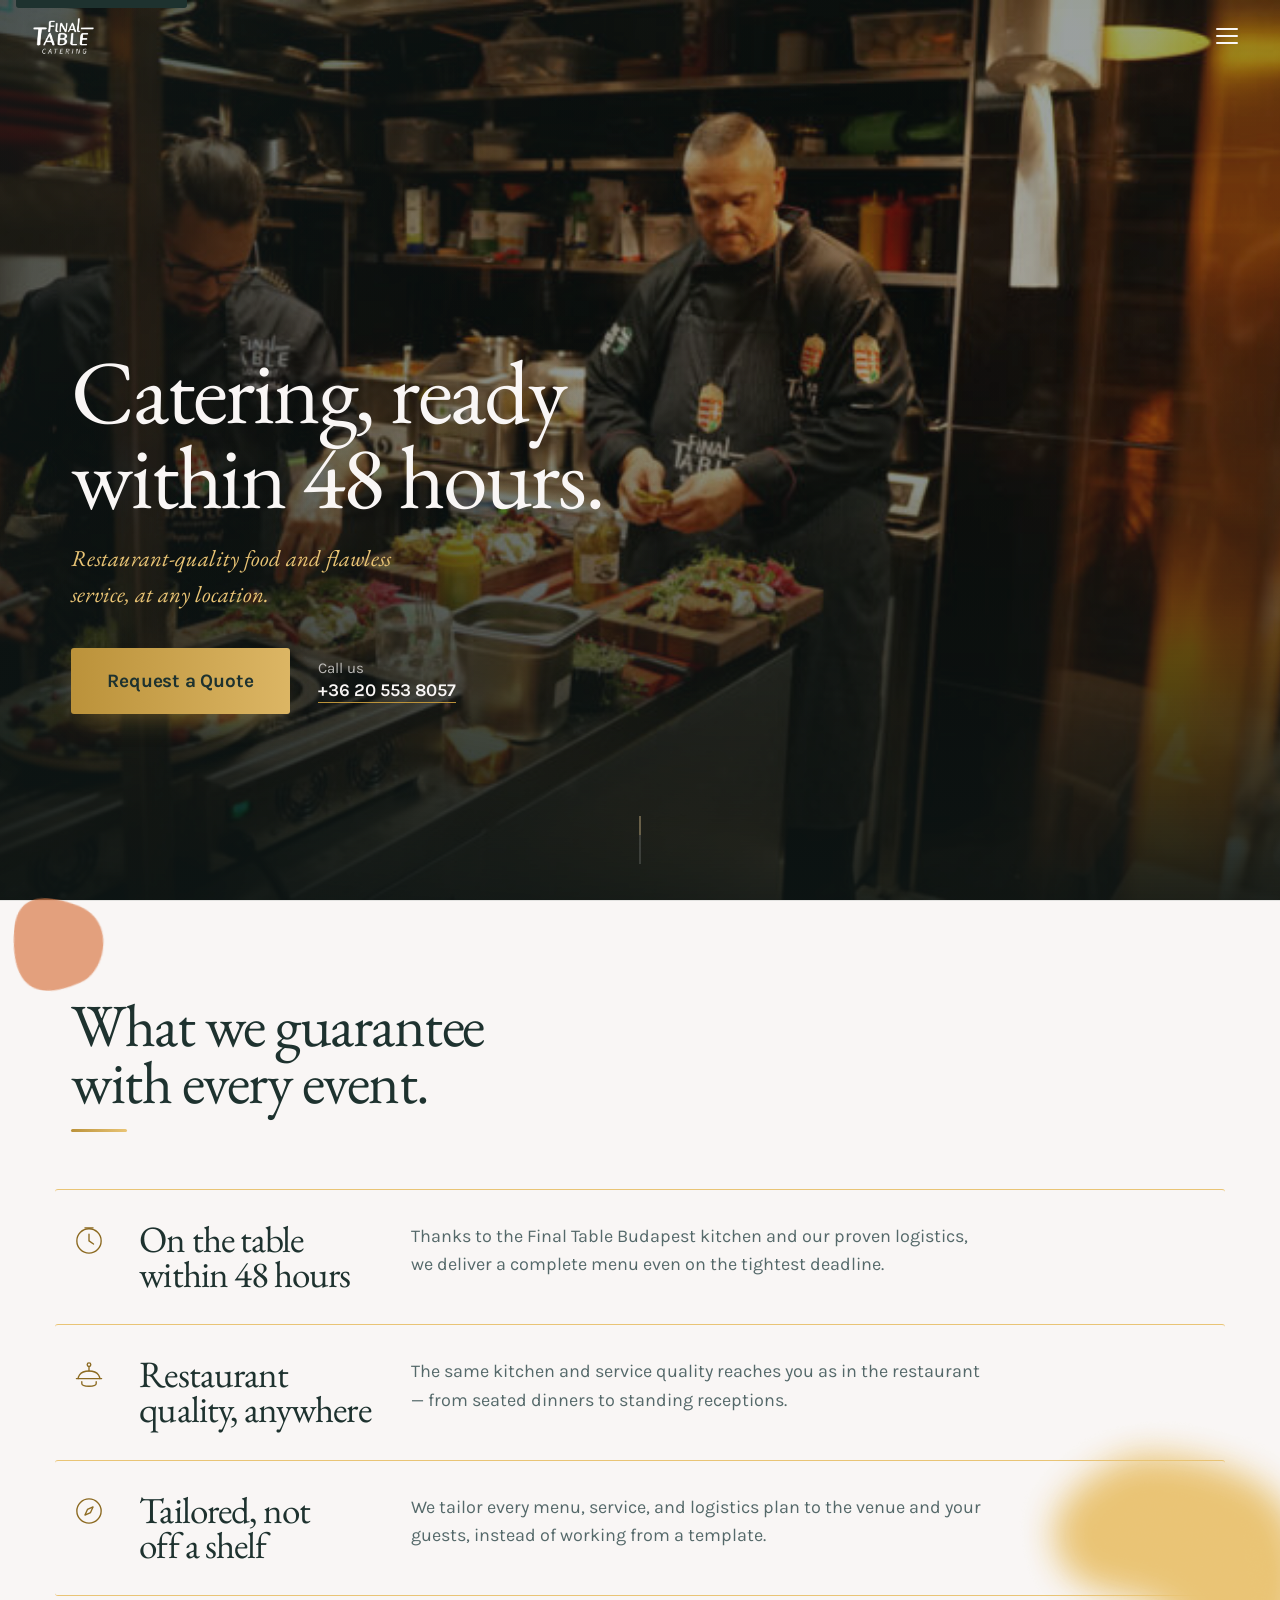
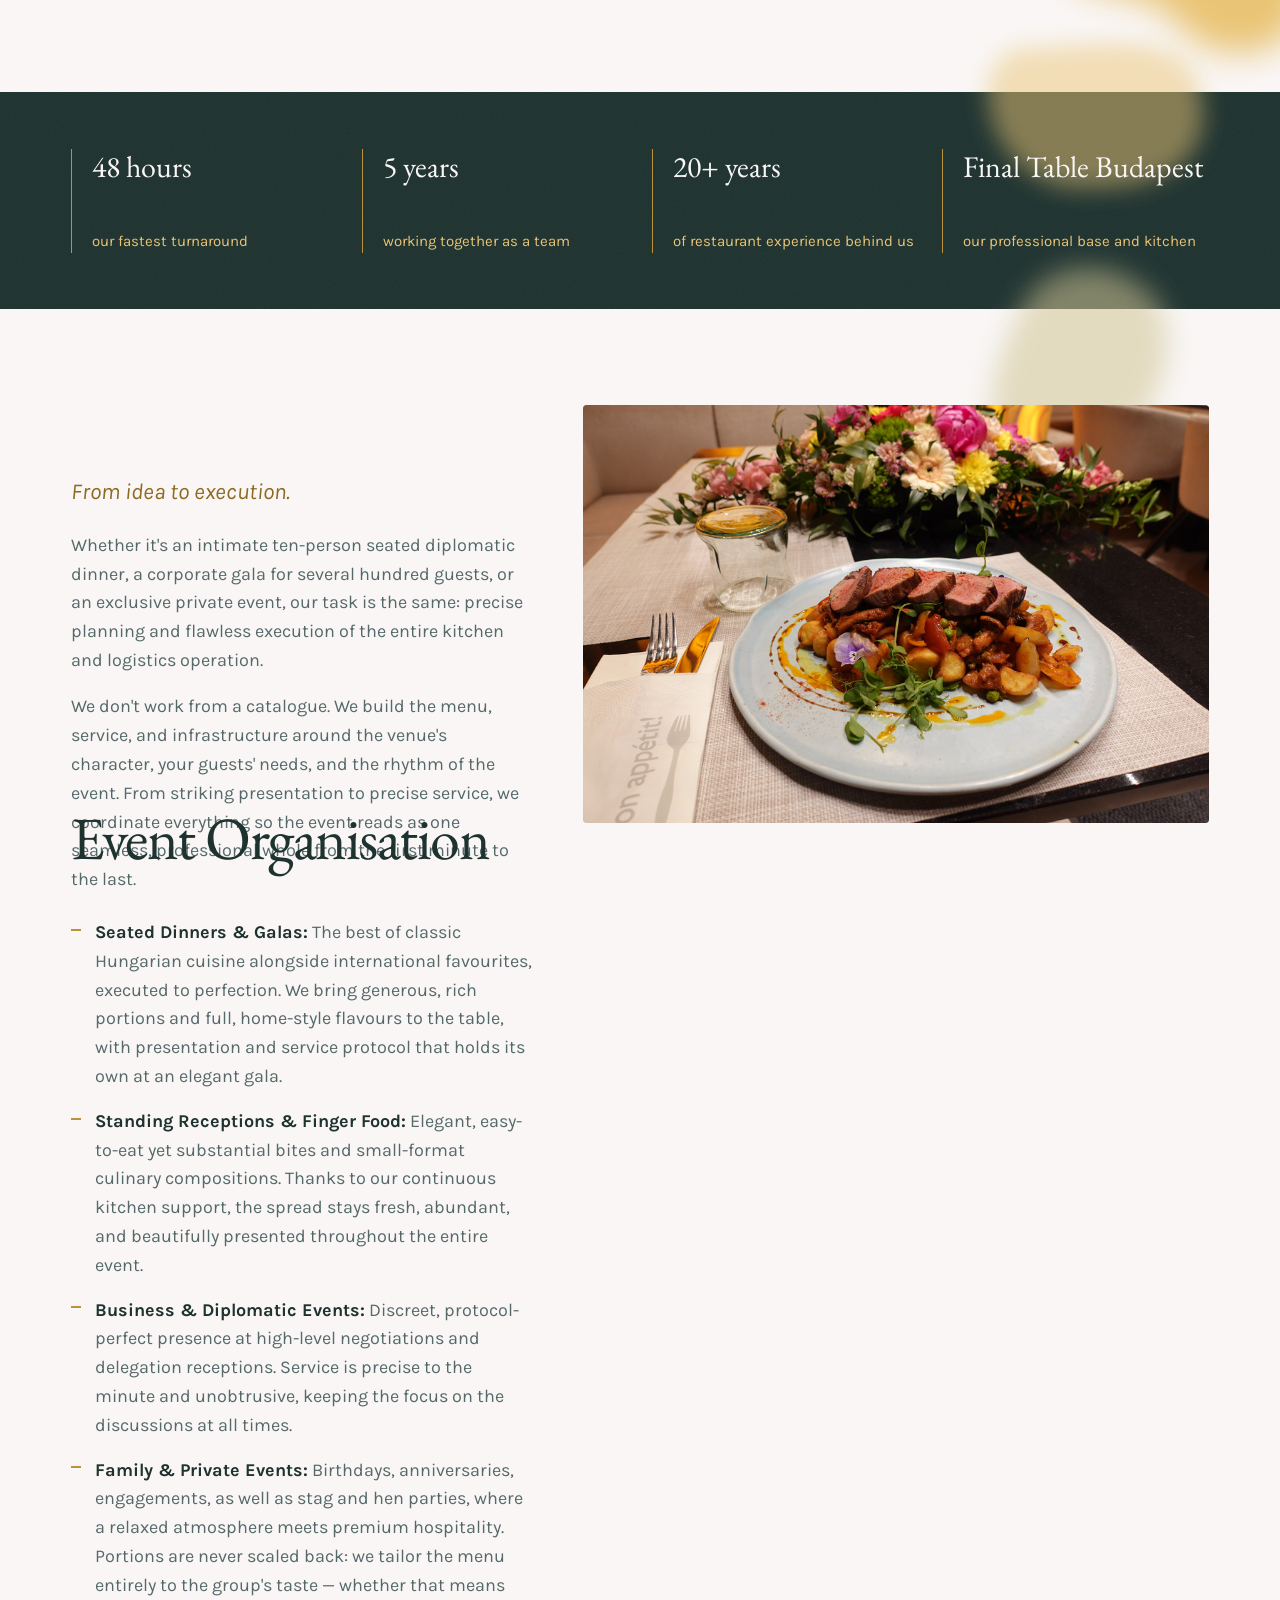
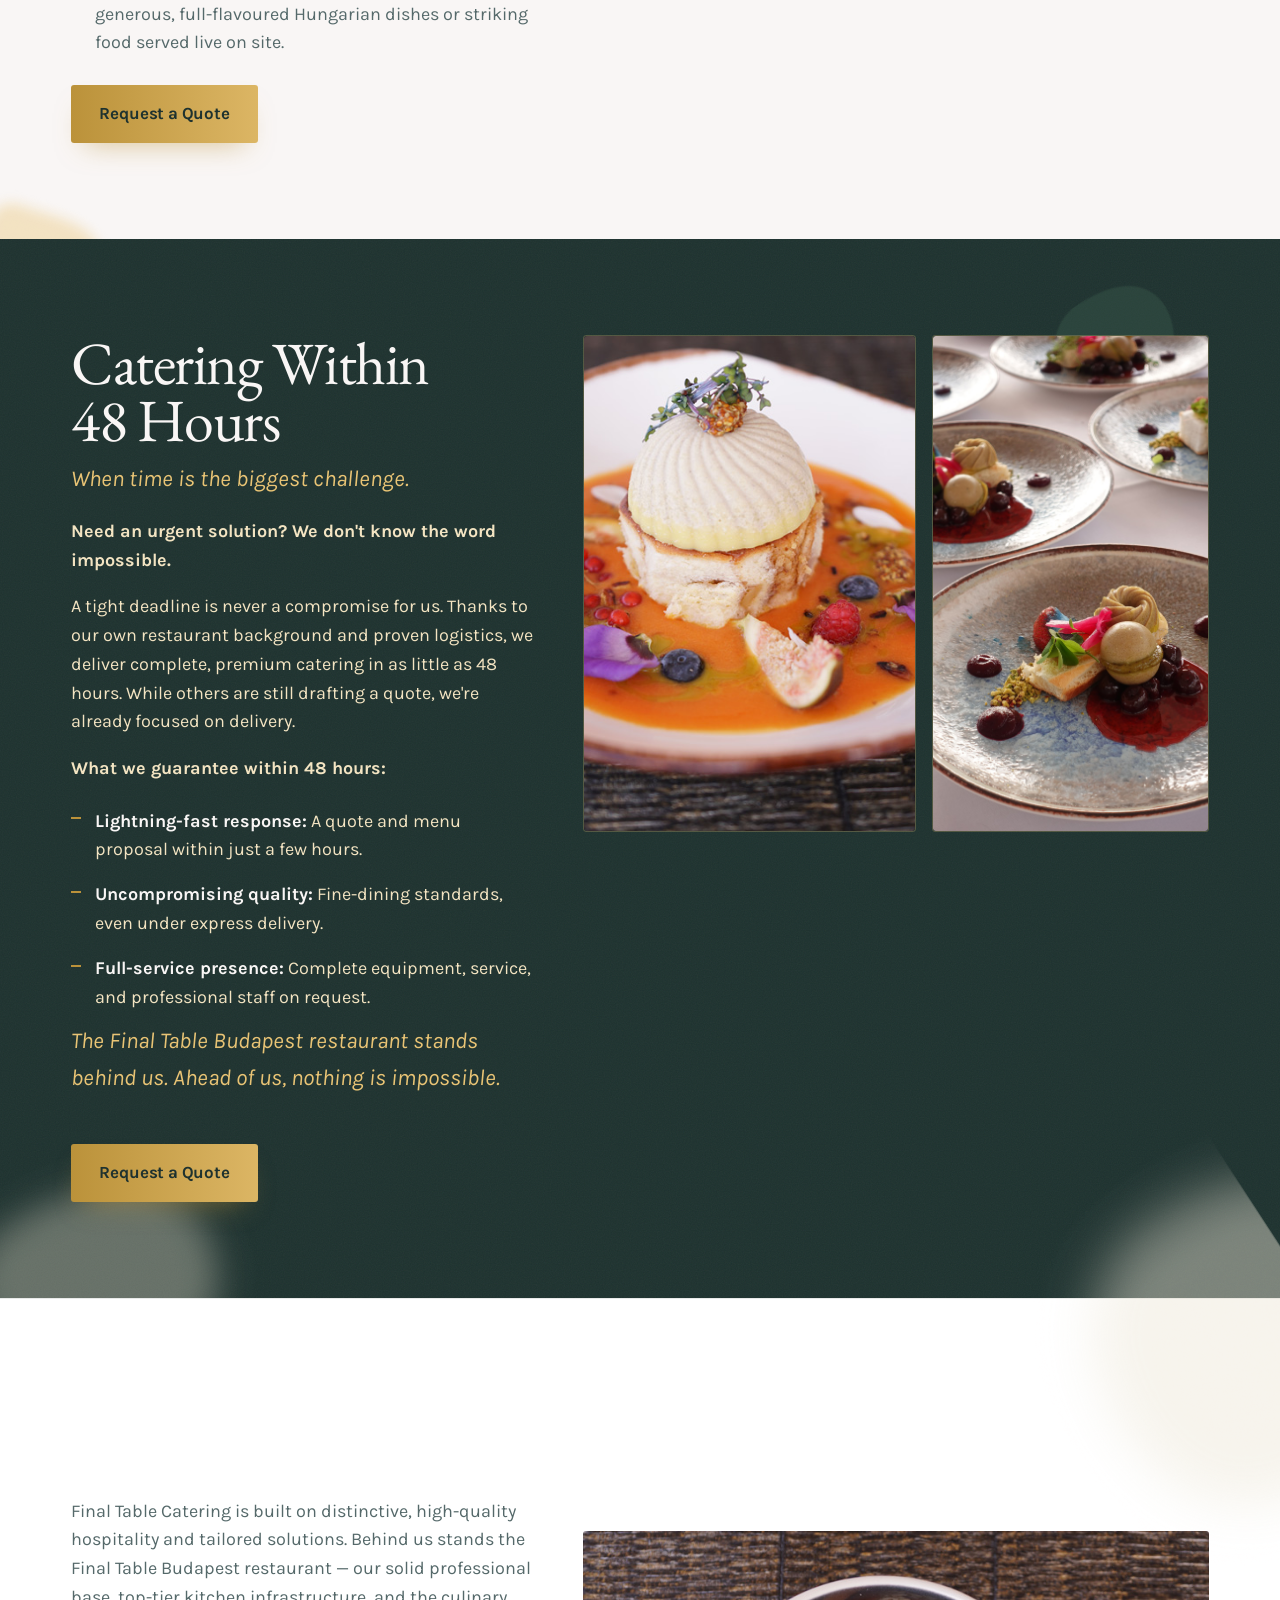
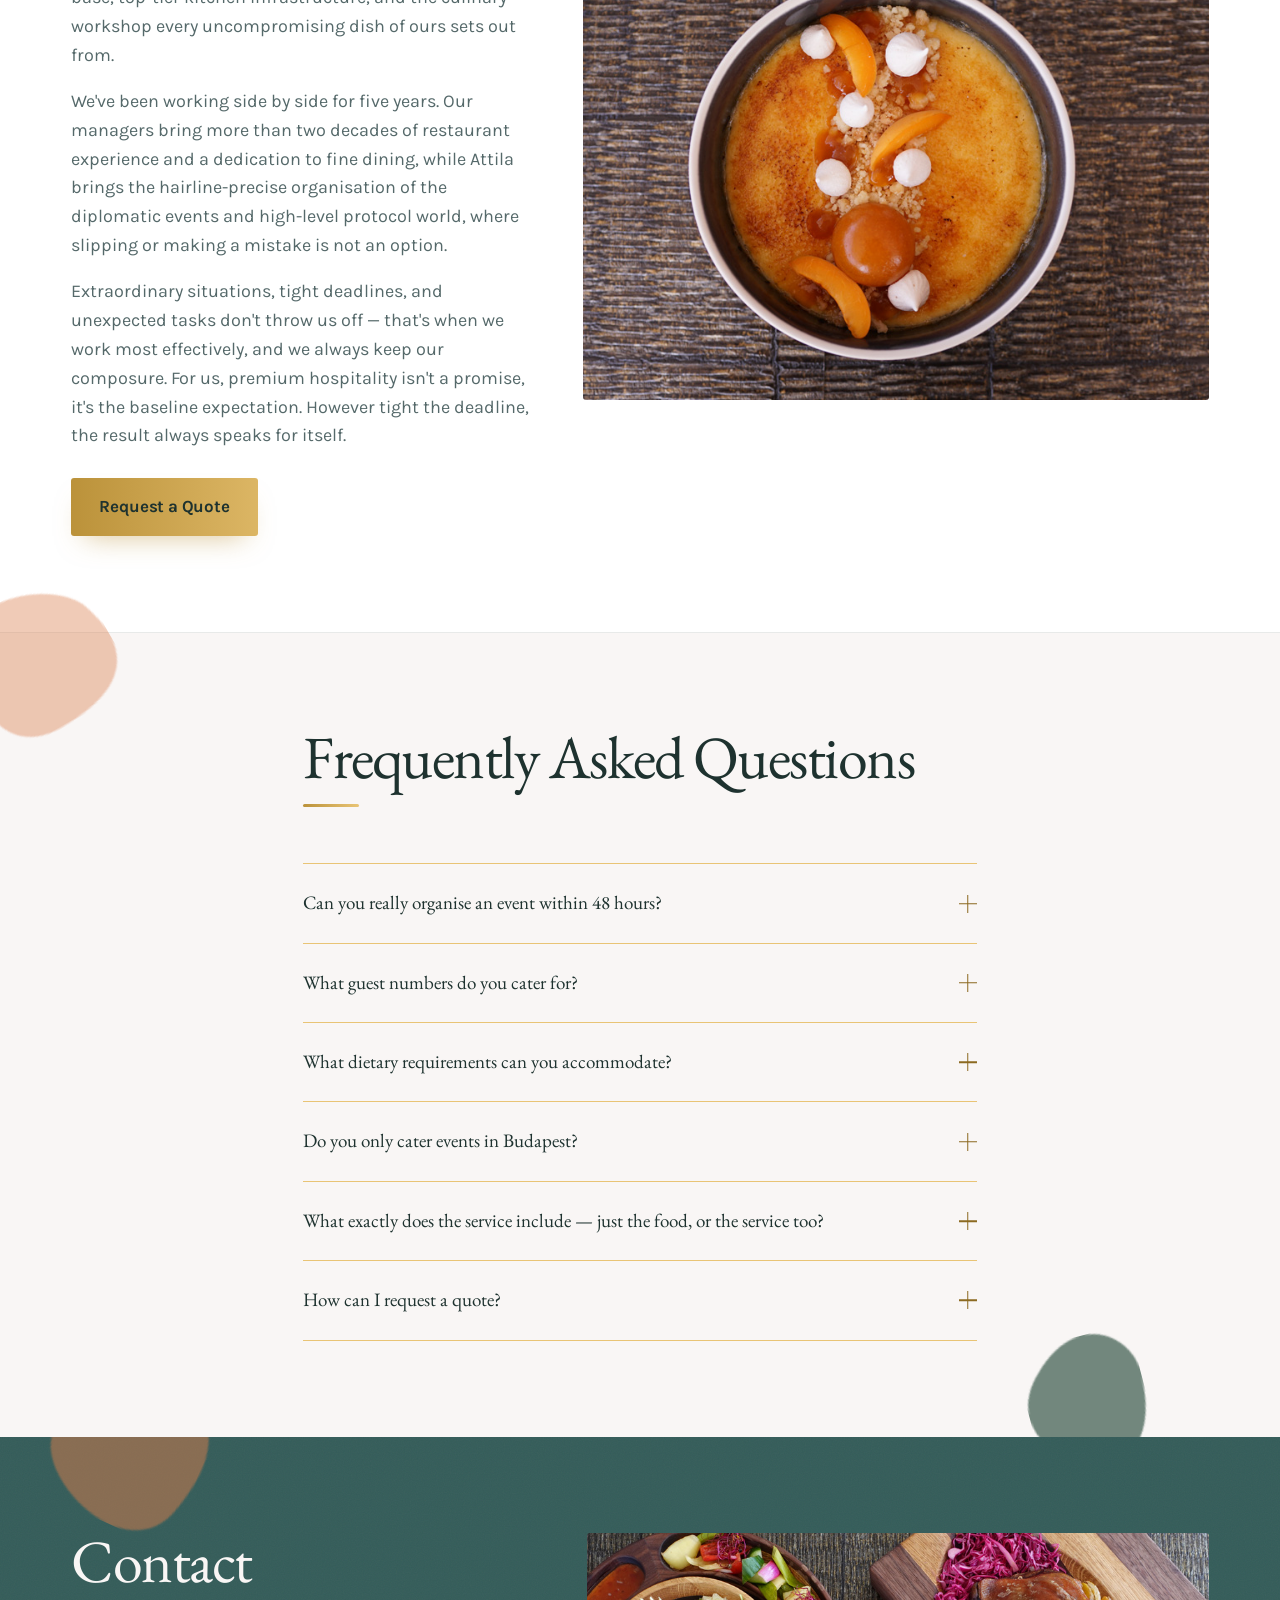
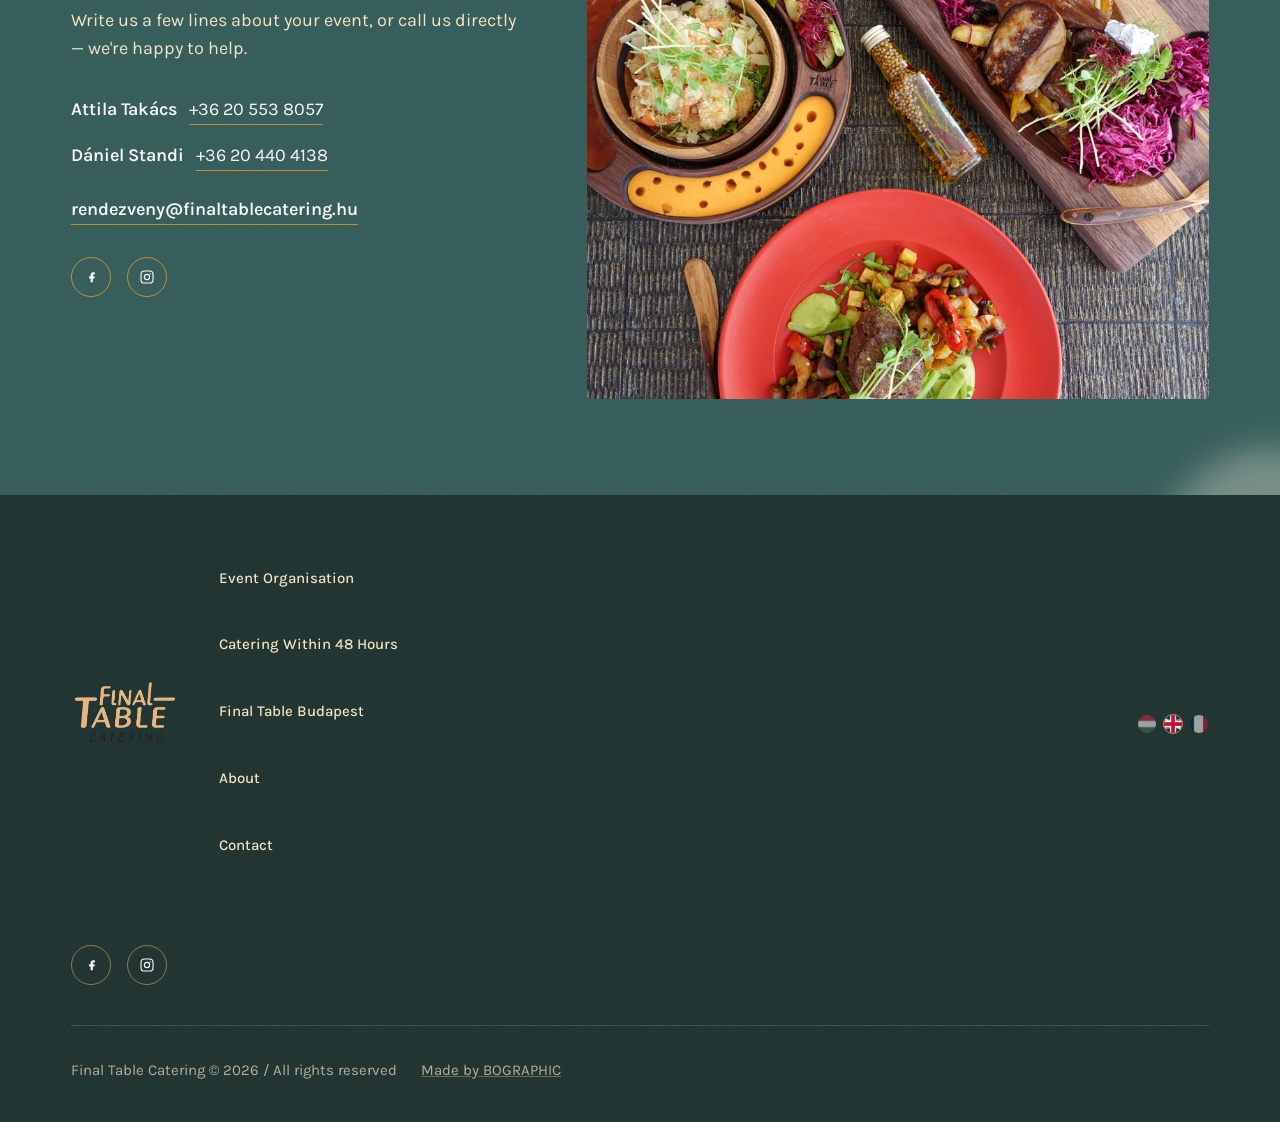
==== commit 7dae496c: "Fix header wrapping and make service section photos sticky Header: - Shrink the flag language switch" ====
--- a/en/index.html
+++ b/en/index.html
@@ -53,9 +53,9 @@
         <li><a href="#contact">Contact</a></li>
       </ul>
       <ul class="lang-switch">
-        <li><a href="/" aria-label="Hungarian"><img src="/assets/images/flags/hu.png" alt="" width="28" height="28"></a></li>
-        <li><a href="/en/" class="is-active" aria-current="page" aria-label="English"><img src="/assets/images/flags/gb.png" alt="" width="28" height="28"></a></li>
-        <li><a href="/fr/" aria-label="French"><img src="/assets/images/flags/fr.png" alt="" width="28" height="28"></a></li>
+        <li><a href="/" aria-label="Hungarian"><img src="/assets/images/flags/hu.png" alt="" width="20" height="20"></a></li>
+        <li><a href="/en/" class="is-active" aria-current="page" aria-label="English"><img src="/assets/images/flags/gb.png" alt="" width="20" height="20"></a></li>
+        <li><a href="/fr/" aria-label="French"><img src="/assets/images/flags/fr.png" alt="" width="20" height="20"></a></li>
       </ul>
       <a href="#contact" class="btn btn--primary btn--sm nav__cta">Request a Quote</a>
     </nav>
@@ -327,9 +327,9 @@
     </ul>
 
     <ul class="lang-switch lang-switch--footer">
-      <li><a href="/" aria-label="Hungarian"><img src="/assets/images/flags/hu.png" alt="" width="28" height="28"></a></li>
-      <li><a href="/en/" class="is-active" aria-current="page" aria-label="English"><img src="/assets/images/flags/gb.png" alt="" width="28" height="28"></a></li>
-      <li><a href="/fr/" aria-label="French"><img src="/assets/images/flags/fr.png" alt="" width="28" height="28"></a></li>
+      <li><a href="/" aria-label="Hungarian"><img src="/assets/images/flags/hu.png" alt="" width="20" height="20"></a></li>
+      <li><a href="/en/" class="is-active" aria-current="page" aria-label="English"><img src="/assets/images/flags/gb.png" alt="" width="20" height="20"></a></li>
+      <li><a href="/fr/" aria-label="French"><img src="/assets/images/flags/fr.png" alt="" width="20" height="20"></a></li>
     </ul>
 
     <ul class="social social--footer">
--- a/css/styles.css
+++ b/css/styles.css
@@ -51,12 +51,12 @@
 html {
   -webkit-text-size-adjust: 100%;
   scroll-behavior: smooth;
-  overflow-x: hidden;
+  overflow-x: clip;
 }
 
 body {
   min-height: 100svh;
-  overflow-x: hidden;
+  overflow-x: clip;
   background: var(--cream-50);
   color: var(--pine-900);
   font-family: var(--font-body);
@@ -335,7 +335,7 @@
   display: none;
 }
 
-@media (min-width: 1280px) {
+@media (min-width: 1440px) {
   .header-topbar {
     display: block;
     border-bottom: 1px solid rgba(249, 246, 245, 0.18);
@@ -353,7 +353,7 @@
     flex-wrap: wrap;
     gap: 0.4rem 1.75rem;
     padding-block: 0.5rem;
-    max-width: 1320px;
+    max-width: 1500px;
     font-size: 0.8125rem;
     color: var(--cream-50);
     transition: color 0.35s var(--ease);
@@ -403,7 +403,7 @@
   justify-content: space-between;
   gap: var(--gutter);
   padding-block: 0.9rem;
-  max-width: 1320px;
+  max-width: 1500px;
 }
 
 .brand {
@@ -446,7 +446,7 @@
   transition: border-color 0.2s var(--ease), color 0.2s var(--ease);
 }
 
-@media (min-width: 1280px) {
+@media (min-width: 1440px) {
   .nav__list a,
   .lang-switch a {
     color: var(--cream-50);
@@ -481,14 +481,14 @@
 .lang-switch {
   display: flex;
   align-items: center;
-  gap: 0.5rem;
+  gap: 0.375rem;
   flex-shrink: 0;
 }
 
 .lang-switch a {
   display: flex;
-  width: 1.75rem;
-  height: 1.75rem;
+  width: 1.25rem;
+  height: 1.25rem;
   padding: 0;
   border: 1px solid transparent;
   border-radius: 50%;
@@ -567,7 +567,7 @@
   background: rgba(30, 50, 47, 0.35);
 }
 
-@media (max-width: 1279.98px) {
+@media (max-width: 1439.98px) {
   .nav-toggle {
     display: flex;
   }
@@ -635,7 +635,7 @@
   }
 }
 
-@media (min-width: 1280px) {
+@media (min-width: 1440px) {
   .nav-toggle {
     display: none;
   }
@@ -1036,13 +1036,22 @@
   .spread__inner {
     grid-template-columns: minmax(0, 0.85fr) minmax(0, 1.15fr);
   }
+
+  #rendezvenyszervezes .spread__media,
+  #catering .spread__media,
+  #event-organisation .spread__media,
+  #organisation-evenements .spread__media {
+    position: sticky;
+    top: 8.5rem;
+    align-self: start;
+  }
 }
 
 .spread--dark {
   position: relative;
   background: var(--pine-900);
   color: var(--cream-50);
-  overflow: hidden;
+  overflow: clip;
 }
 
 .spread--dark::before {
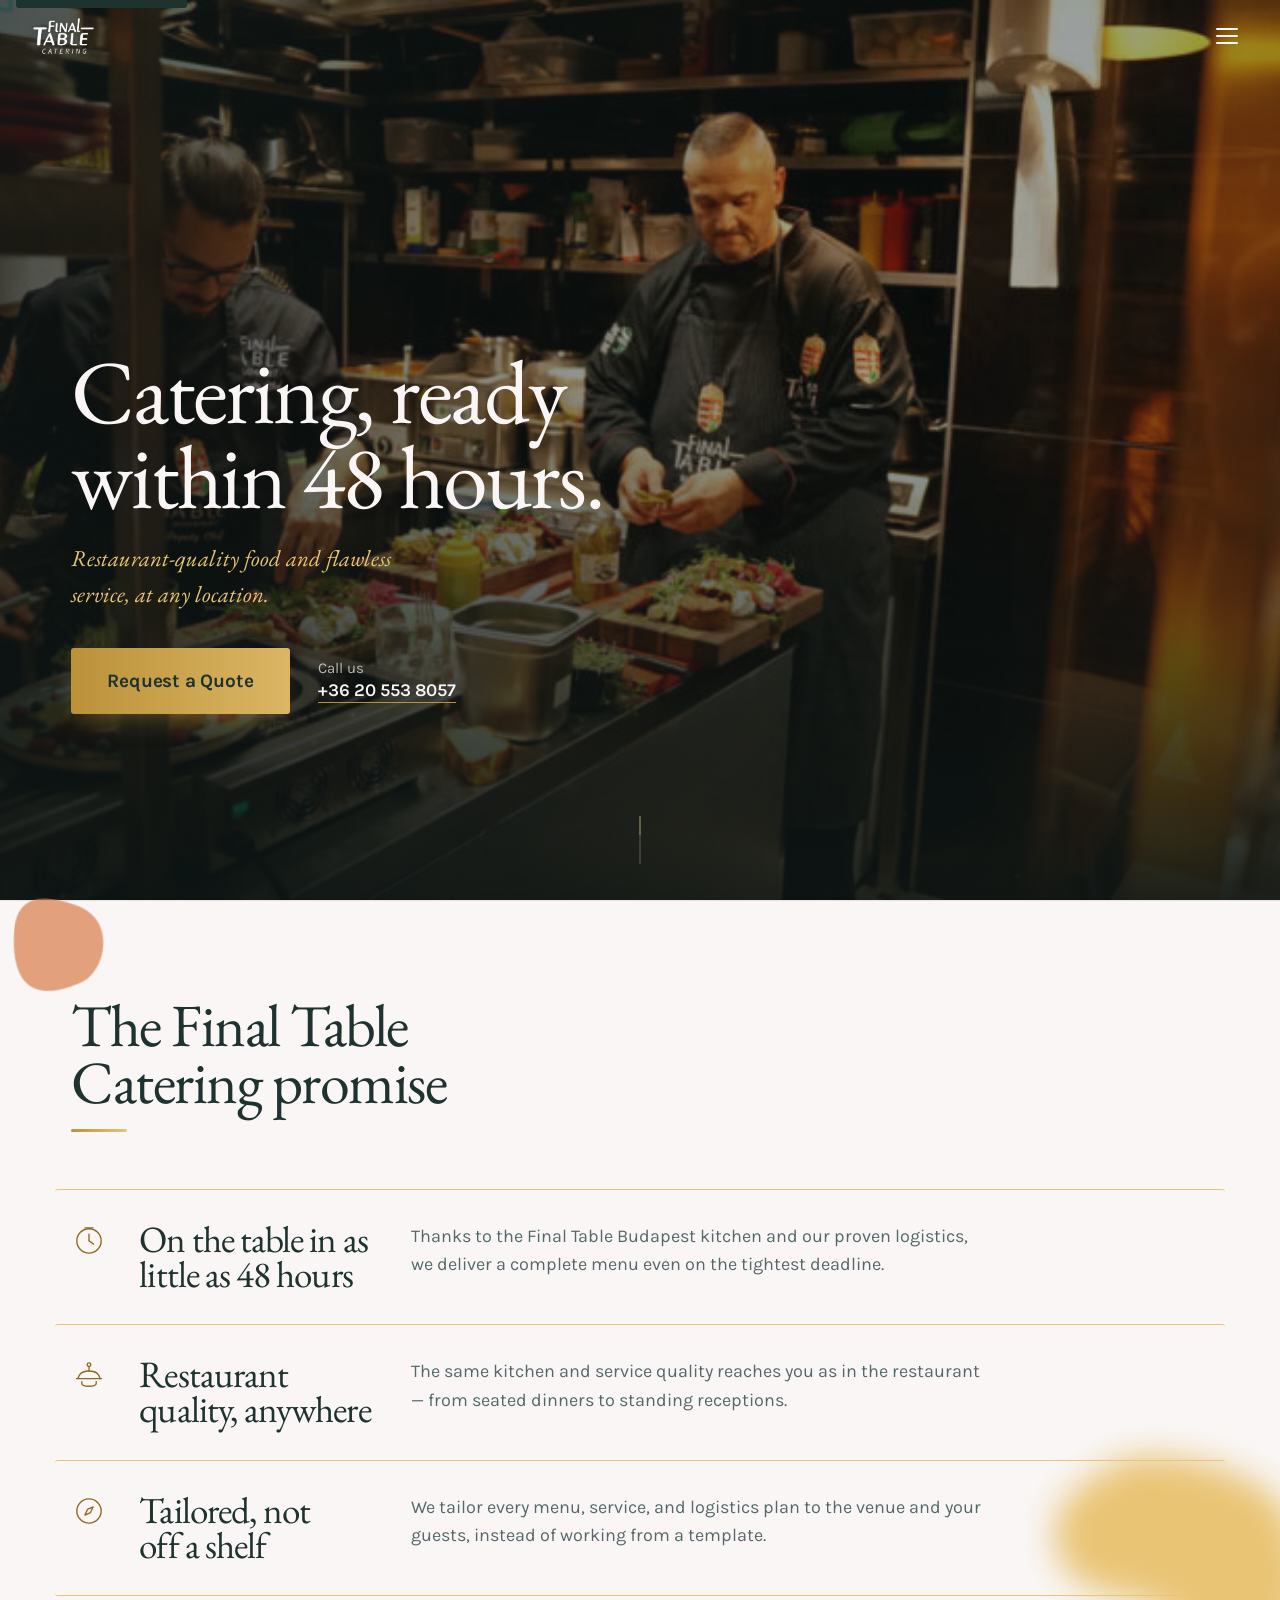
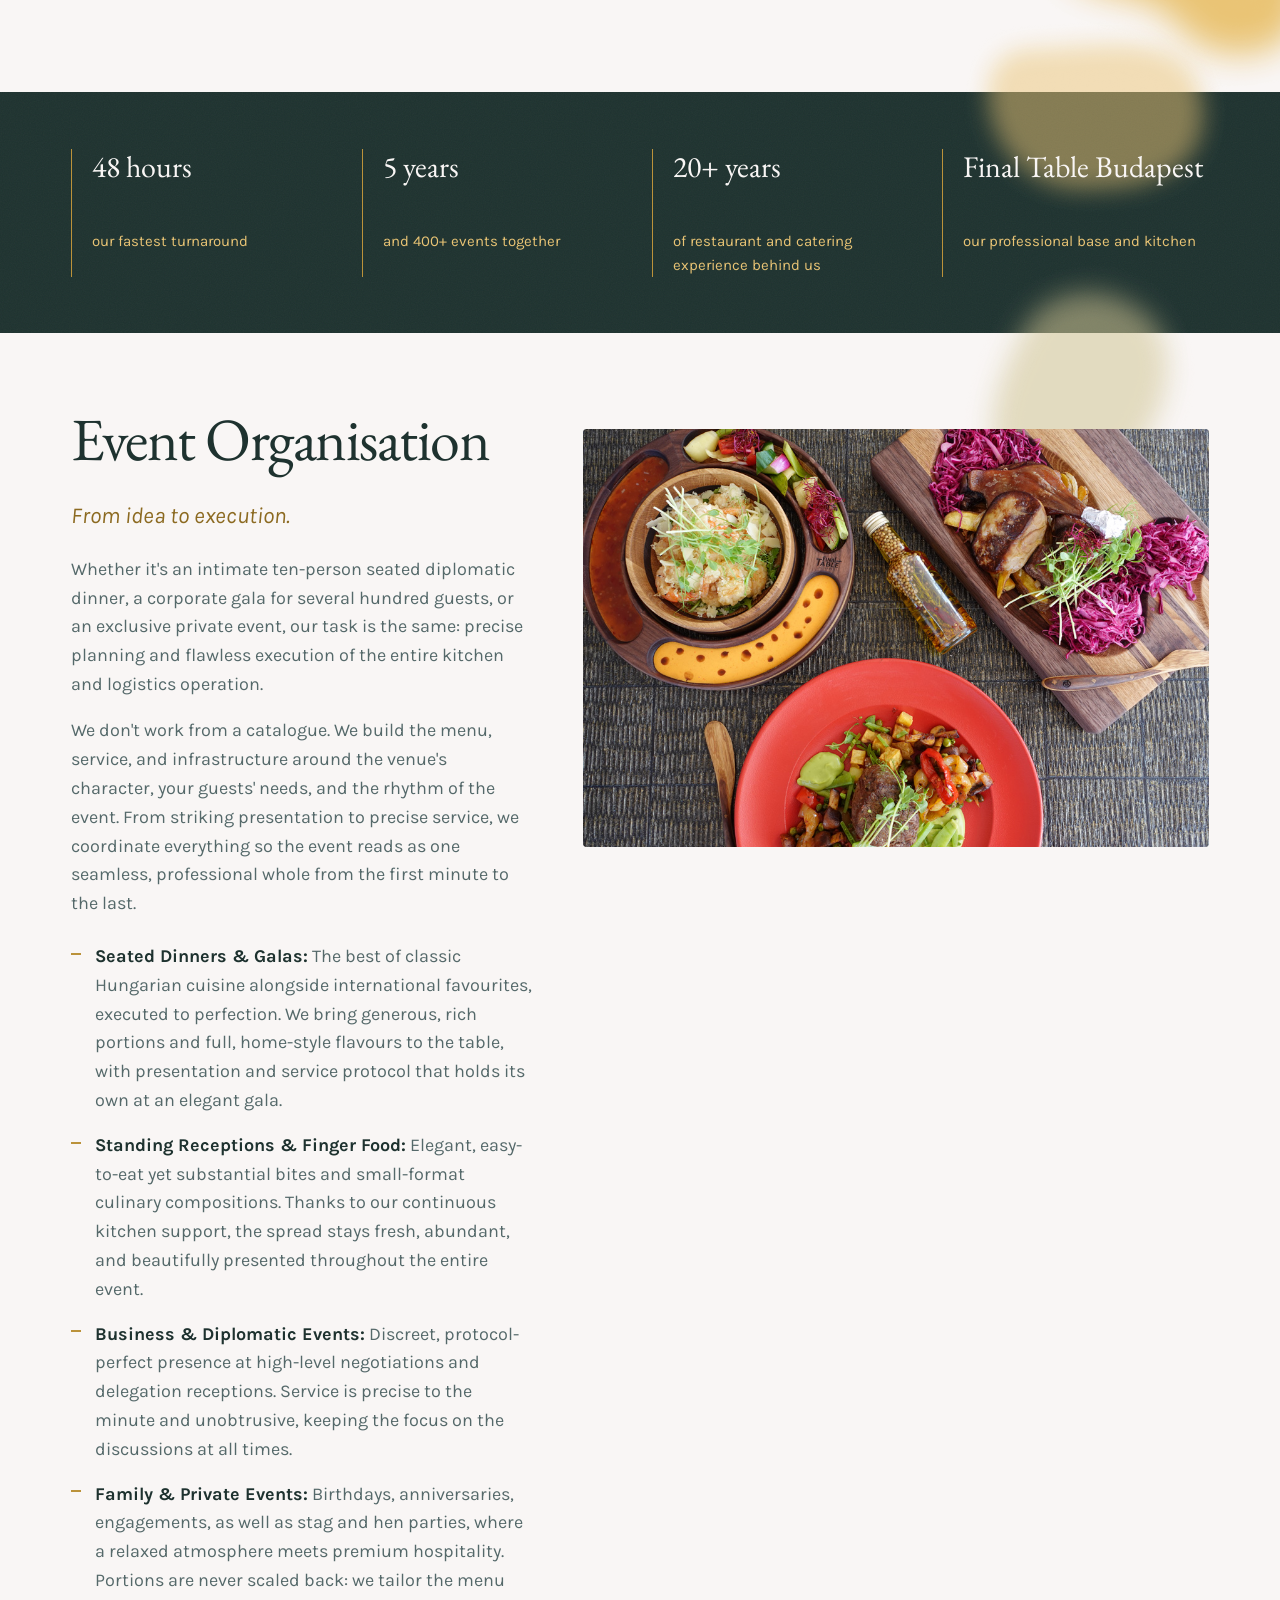
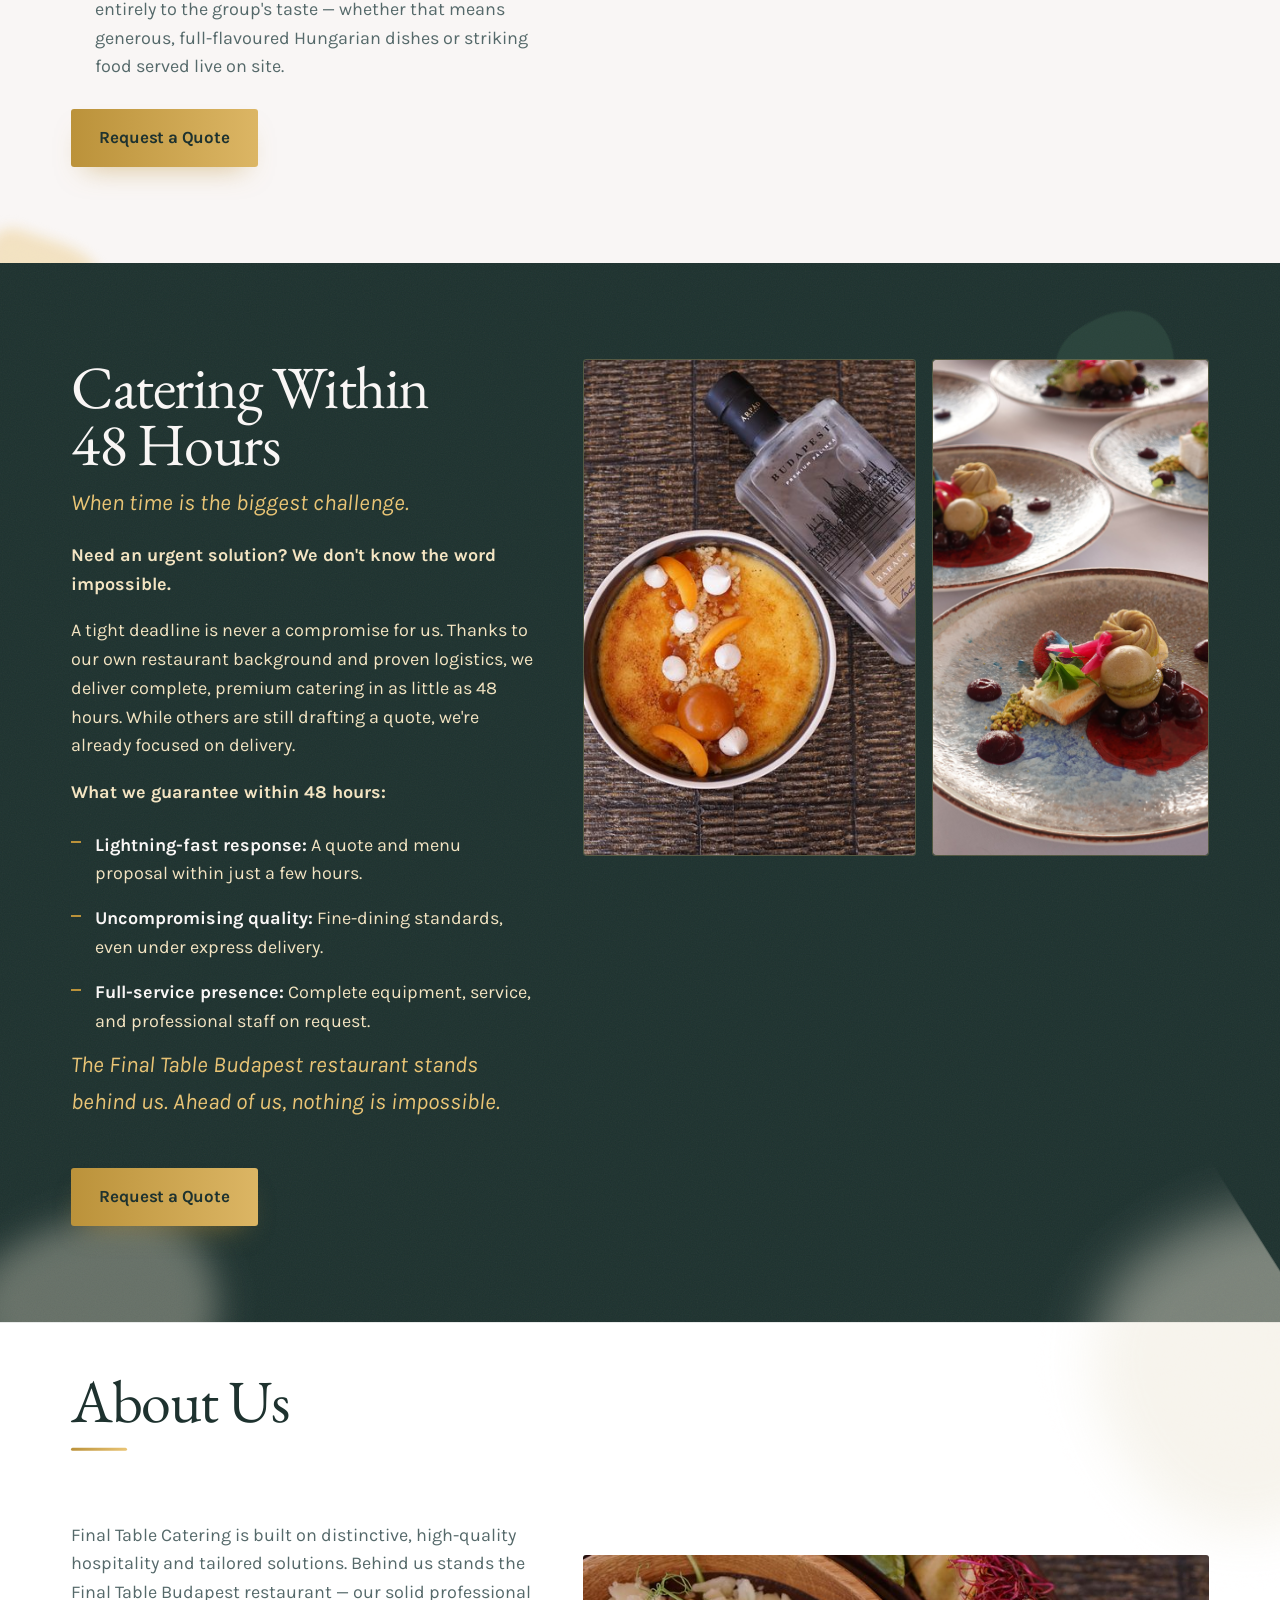
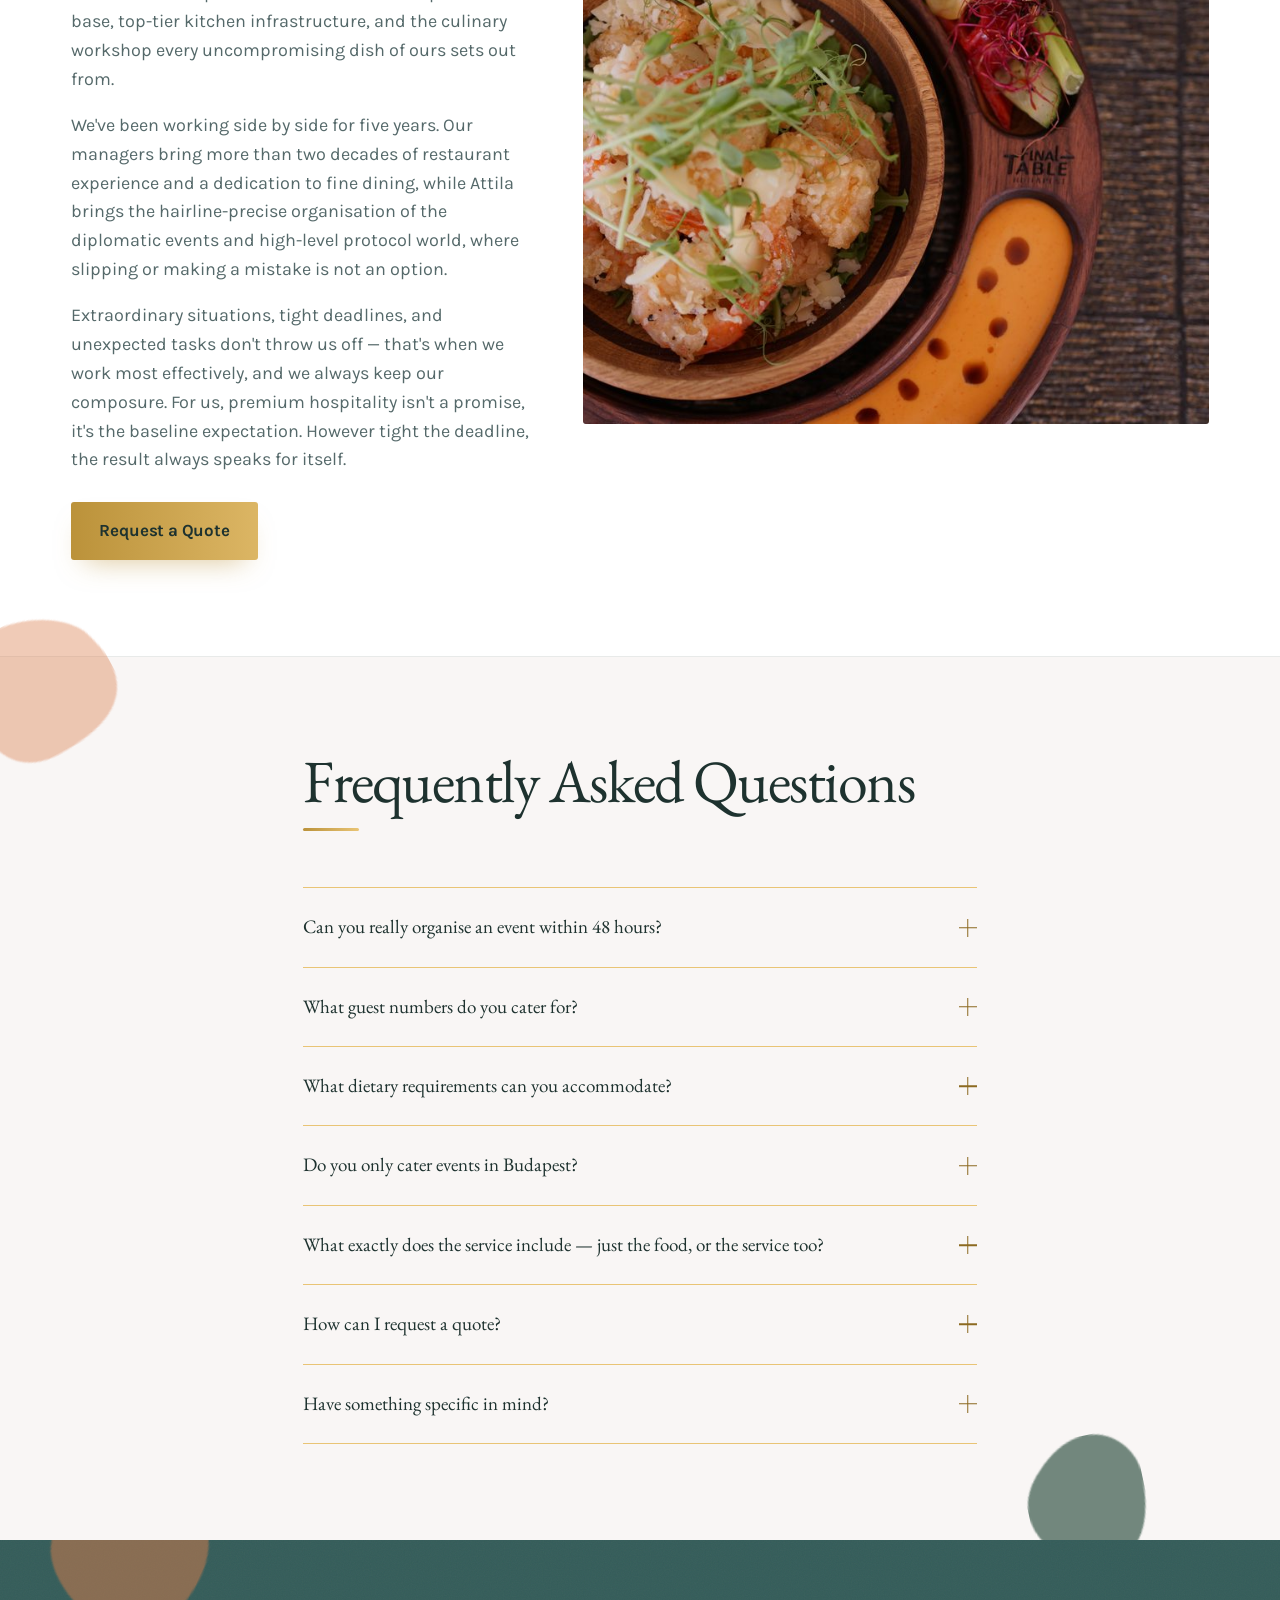
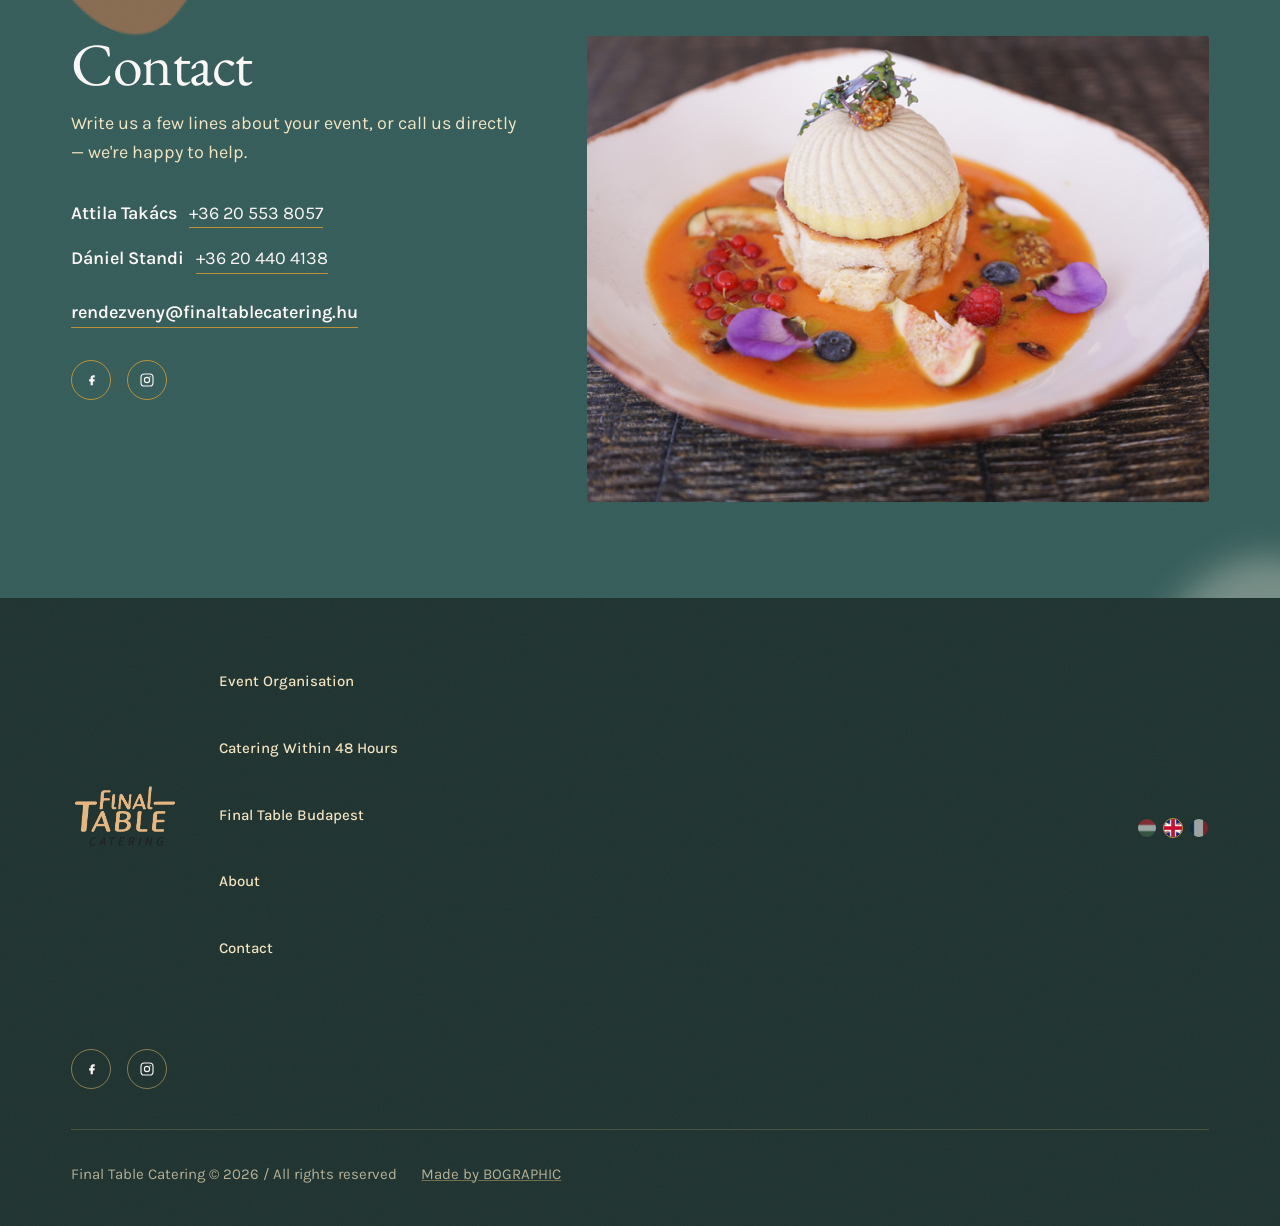
==== commit aad4bffb: "Update copy, add a new FAQ item, and swap several section photos Copy: - Benefits heading: "What we " ====
--- a/en/index.html
+++ b/en/index.html
@@ -100,7 +100,7 @@
     <img class="deco-shape" src="/assets/images/shapes/shape-3.png" alt="" aria-hidden="true" style="width: 320px; right: -60px; bottom: -40px;" data-parallax="26" data-parallax-rotate="6">
     <img class="deco-shape" src="/assets/images/shapes/shape-10.png" alt="" aria-hidden="true" style="width: 90px; left: 1%; top: -10px; opacity: .7;" data-parallax="-16" data-parallax-rotate="-10">
     <div class="wrap">
-      <h2 id="benefits-title" class="benefits__title" data-reveal="up">What we guarantee with every event.<span class="section-rule" aria-hidden="true"></span></h2>
+      <h2 id="benefits-title" class="benefits__title" data-reveal="up">The Final Table Catering promise<span class="section-rule" aria-hidden="true"></span></h2>
 
       <ul class="benefits__list">
         <li class="benefit" data-reveal="up">
@@ -109,7 +109,7 @@
             <path d="M20 13.5V21L25 24.5" stroke="currentColor" stroke-width="1.5" stroke-linecap="round" stroke-linejoin="round"/>
             <path d="M15.5 6.5H24.5" stroke="currentColor" stroke-width="1.5" stroke-linecap="round"/>
           </svg>
-          <h3 class="benefit__title">On the table within 48 hours</h3>
+          <h3 class="benefit__title">On the table in as little as 48 hours</h3>
           <p class="benefit__desc">Thanks to the Final Table Budapest kitchen and our proven logistics, we deliver a complete menu even on the tightest deadline.</p>
         </li>
 
@@ -147,11 +147,11 @@
       </div>
       <div class="stat" data-reveal="up" data-delay="80">
         <span class="stat__value" data-count>5 years</span>
-        <span class="stat__label">working together as a team</span>
+        <span class="stat__label">and 400+ events together</span>
       </div>
       <div class="stat" data-reveal="up" data-delay="160">
         <span class="stat__value" data-count>20+ years</span>
-        <span class="stat__label">of restaurant experience behind us</span>
+        <span class="stat__label">of restaurant and catering experience behind us</span>
       </div>
       <div class="stat" data-reveal="up" data-delay="240">
         <span class="stat__value">Final Table Budapest</span>
@@ -179,7 +179,7 @@
         <a href="#contact" class="btn btn--primary">Request a Quote</a>
       </div>
       <div class="spread__media" data-reveal="right">
-        <img src="/assets/images/DSC00233.jpg" alt="Set tables at an event organised by Final Table" width="1000" height="667" loading="lazy">
+        <img src="/assets/images/DSC06000.jpg" alt="A toast at an event organised by Final Table" width="1000" height="667" loading="lazy">
       </div>
     </div>
   </section>
@@ -204,7 +204,7 @@
         <a href="#contact" class="btn btn--primary">Request a Quote</a>
       </div>
       <div class="spread__media spread__media--duo" data-reveal="right">
-        <div><img src="/assets/images/DSC04788.jpg" alt="An elegantly plated dish, close up" width="1000" height="563" loading="lazy"></div>
+        <div><img src="/assets/images/DSC04974.jpg" alt="Dessert with premium Hungarian pálinka, elegantly plated" width="1000" height="563" loading="lazy"></div>
         <div><img src="/assets/images/DSC08310.jpg" alt="Service in progress at a Final Table Catering event" width="667" height="1000" loading="lazy"></div>
       </div>
     </div>
@@ -223,7 +223,7 @@
         <a href="#contact" class="btn btn--primary">Request a Quote</a>
       </div>
       <div class="about__media" data-reveal="right">
-        <img src="/assets/images/DSC04966.jpg" alt="A Final Table chef preparing a dish in the kitchen" width="1000" height="563" loading="lazy">
+        <img src="/assets/images/DSC05935.jpg" alt="A Final Table plate of pan-seared prawns" width="1000" height="563" loading="lazy">
       </div>
     </div>
   </section>
@@ -237,7 +237,7 @@
       <div class="faq__list">
         <details class="faq__item" data-reveal="up">
           <summary>Can you really organise an event within 48 hours?<span class="faq__icon" aria-hidden="true"></span></summary>
-          <p>Yes. Thanks to the Final Table Budapest kitchen and our proven logistics, we take on even the tightest deadlines without compromise — in many cases we're already at work on delivery while others would still be sending a quote.</p>
+          <p>Yes, in as little as 48 hours. Thanks to the Final Table Budapest kitchen and our proven logistics, we take on even the tightest deadlines without compromise — in many cases we're already at work on delivery while others would still be sending a quote.</p>
         </details>
 
         <details class="faq__item" data-reveal="up" data-delay="60">
@@ -262,7 +262,12 @@
 
         <details class="faq__item" data-reveal="up" data-delay="300">
           <summary>How can I request a quote?<span class="faq__icon" aria-hidden="true"></span></summary>
-          <p>Fill in the contact form or call us directly — we typically reply with the details shortly.</p>
+          <p>Email us or call us directly — we typically reply with the details shortly.</p>
+        </details>
+
+        <details class="faq__item" data-reveal="up" data-delay="360">
+          <summary>Have something specific in mind?<span class="faq__icon" aria-hidden="true"></span></summary>
+          <p>Beyond everything above, we adapt to any custom request and bring your ideas to life with flexibility — get in touch with confidence!</p>
         </details>
       </div>
     </div>
@@ -305,7 +310,7 @@
       </div>
 
       <div class="contact__media" data-reveal="right">
-        <img src="/assets/images/DSC06000.jpg" alt="A toast at a Final Table Catering event" width="1000" height="667" loading="lazy">
+        <img src="/assets/images/DSC04788.jpg" alt="An elegantly plated dish, close up" width="1000" height="563" loading="lazy">
       </div>
     </div>
   </section>
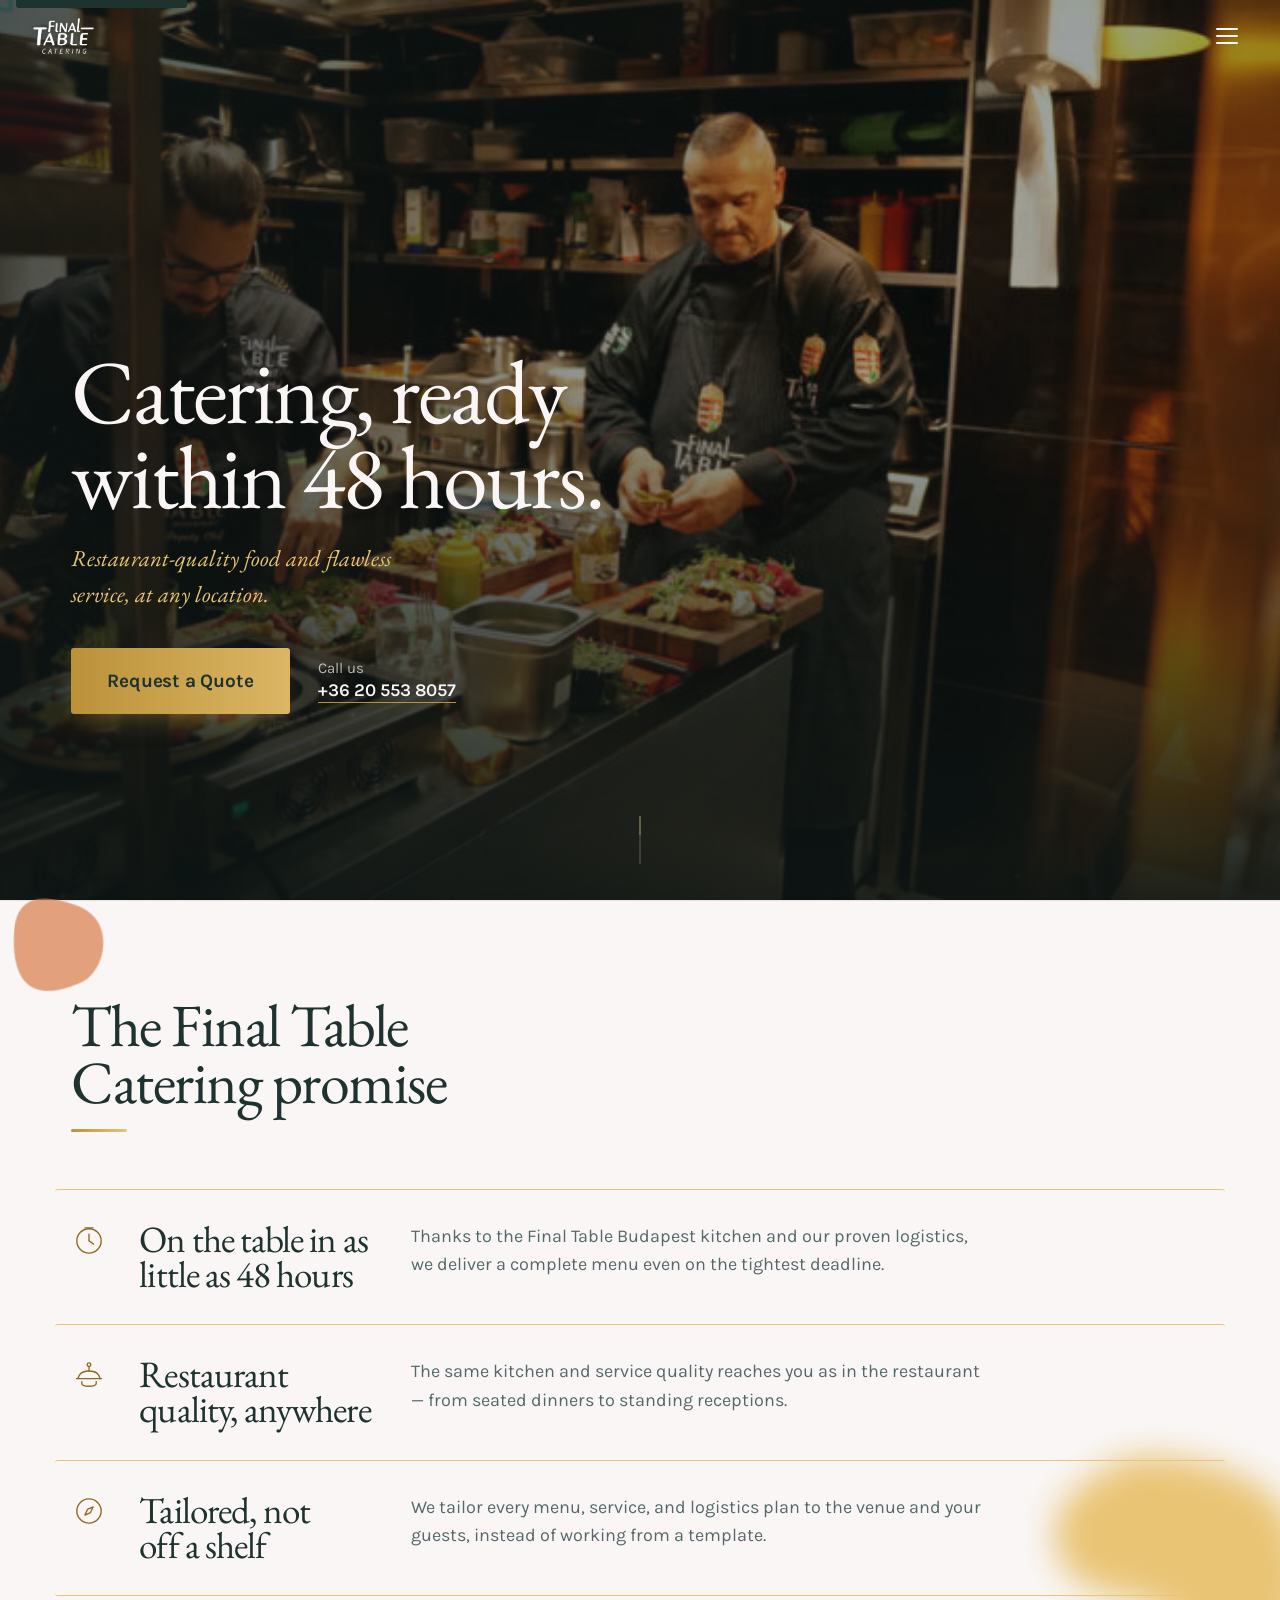
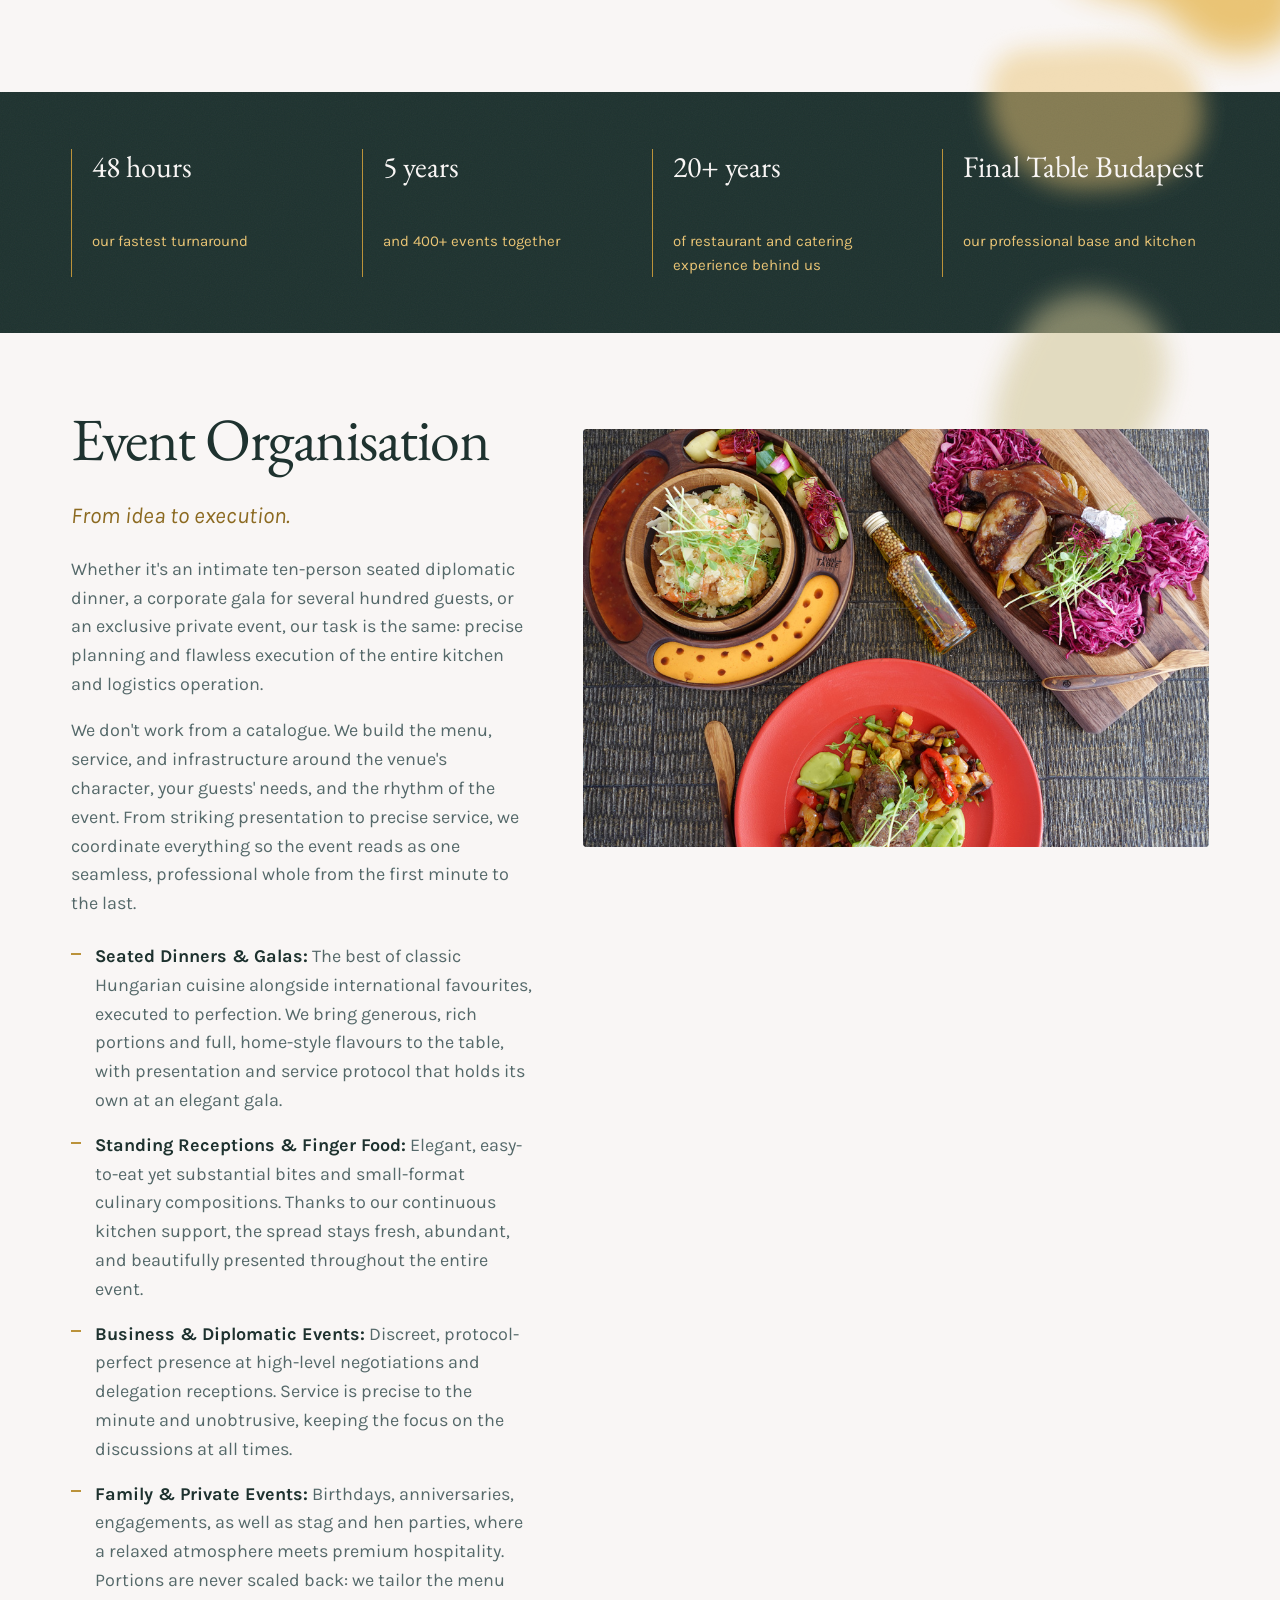
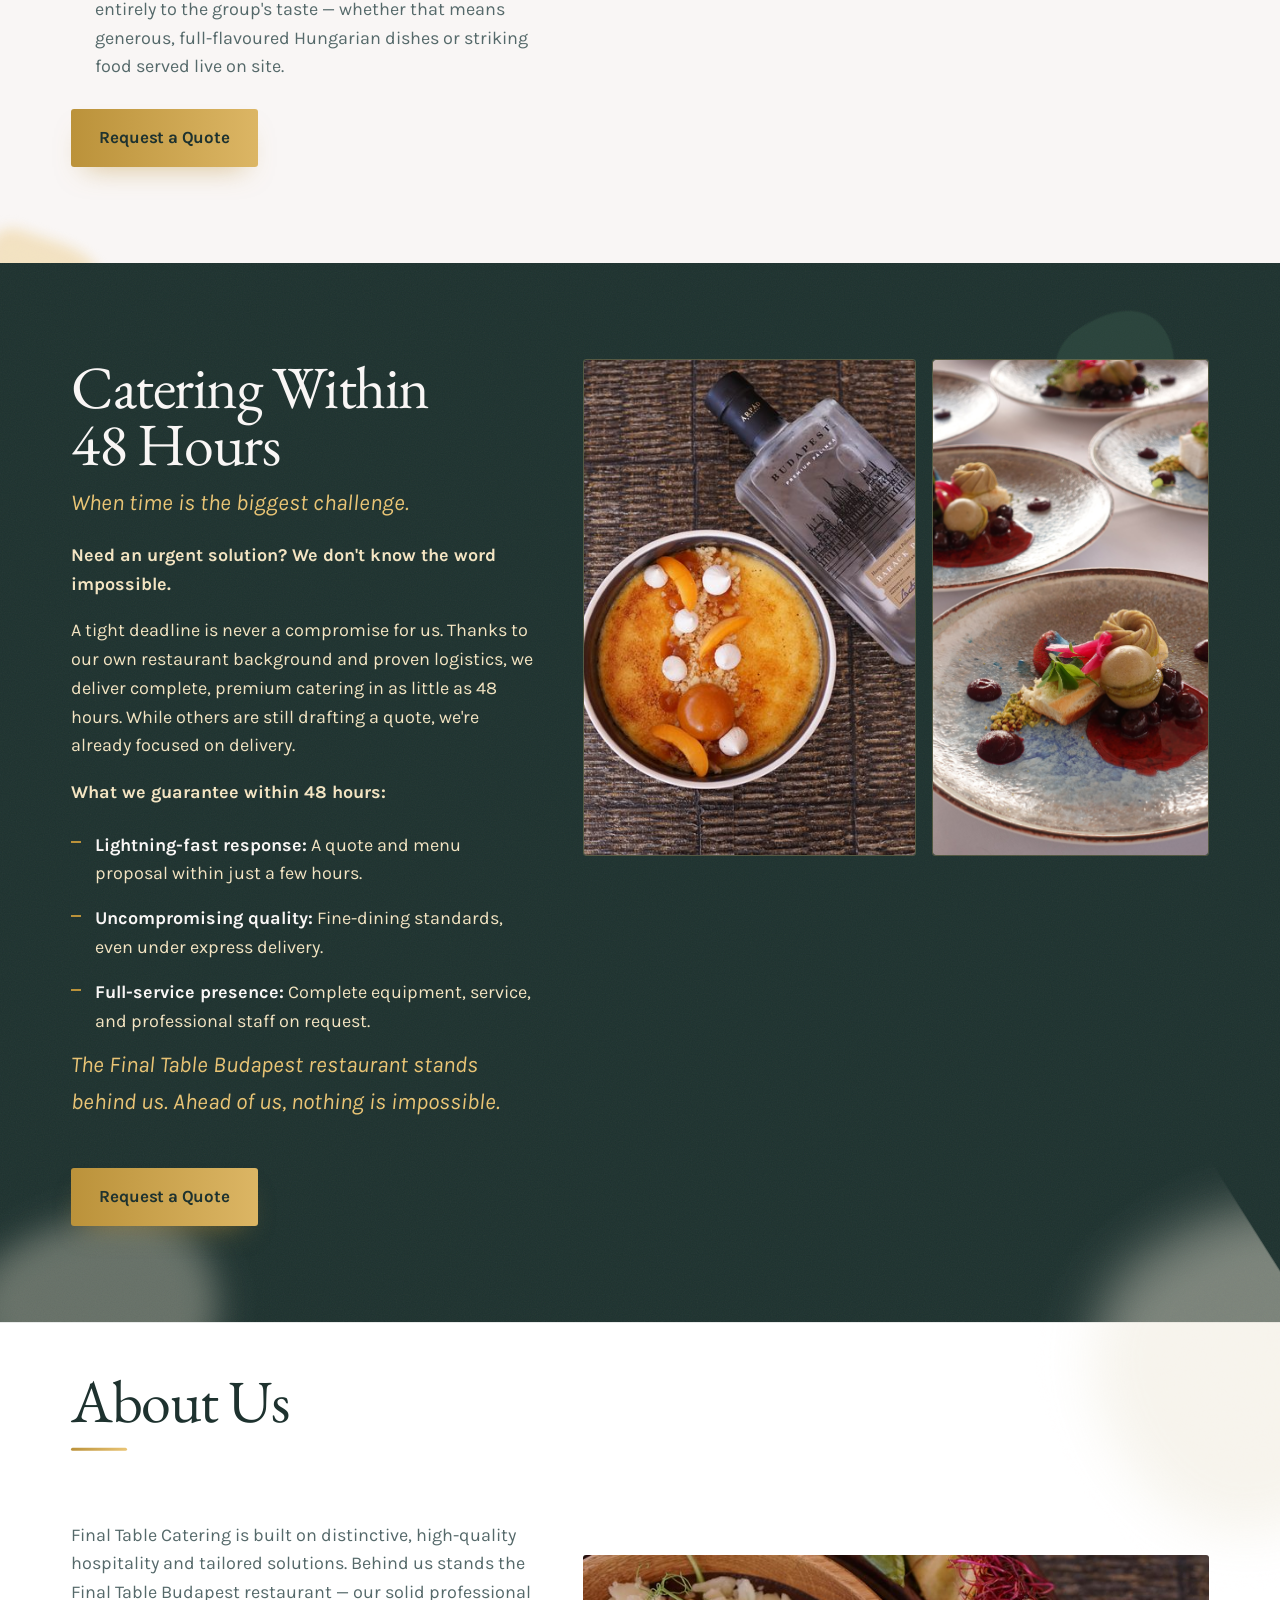
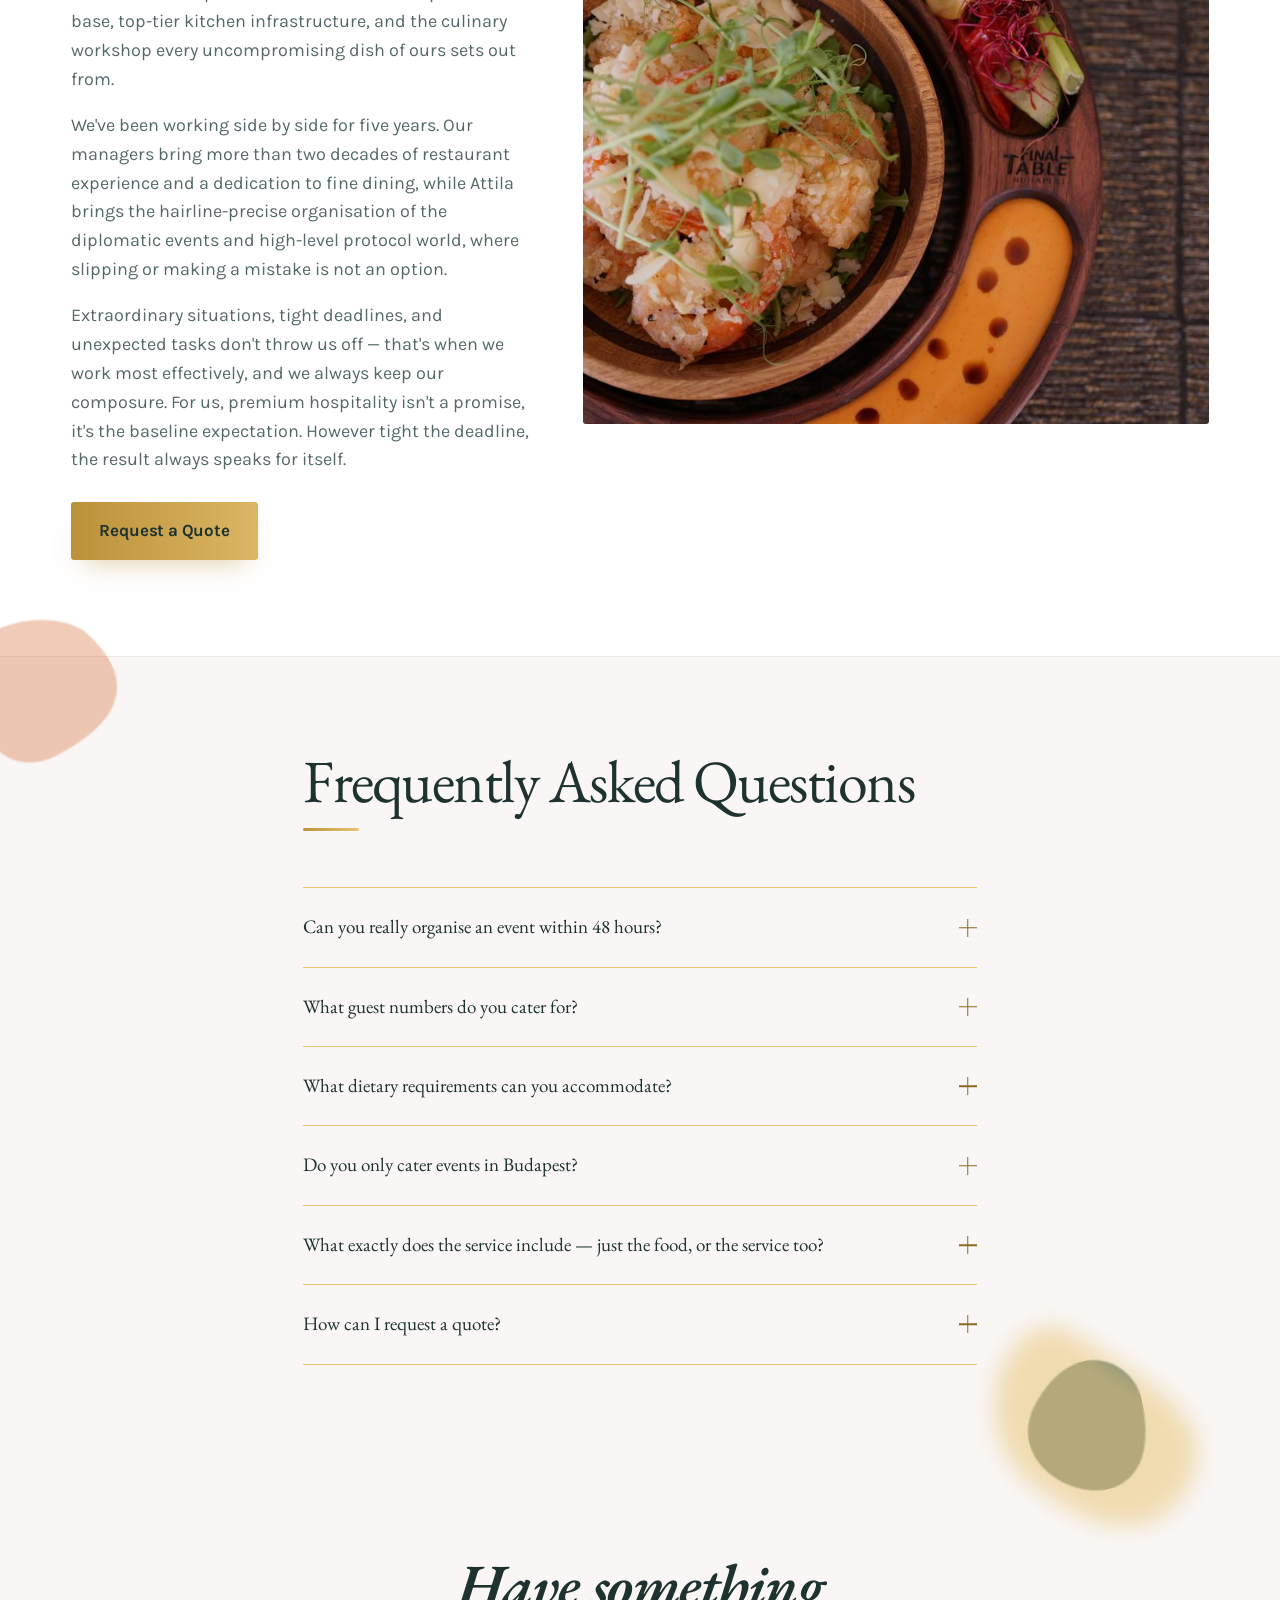
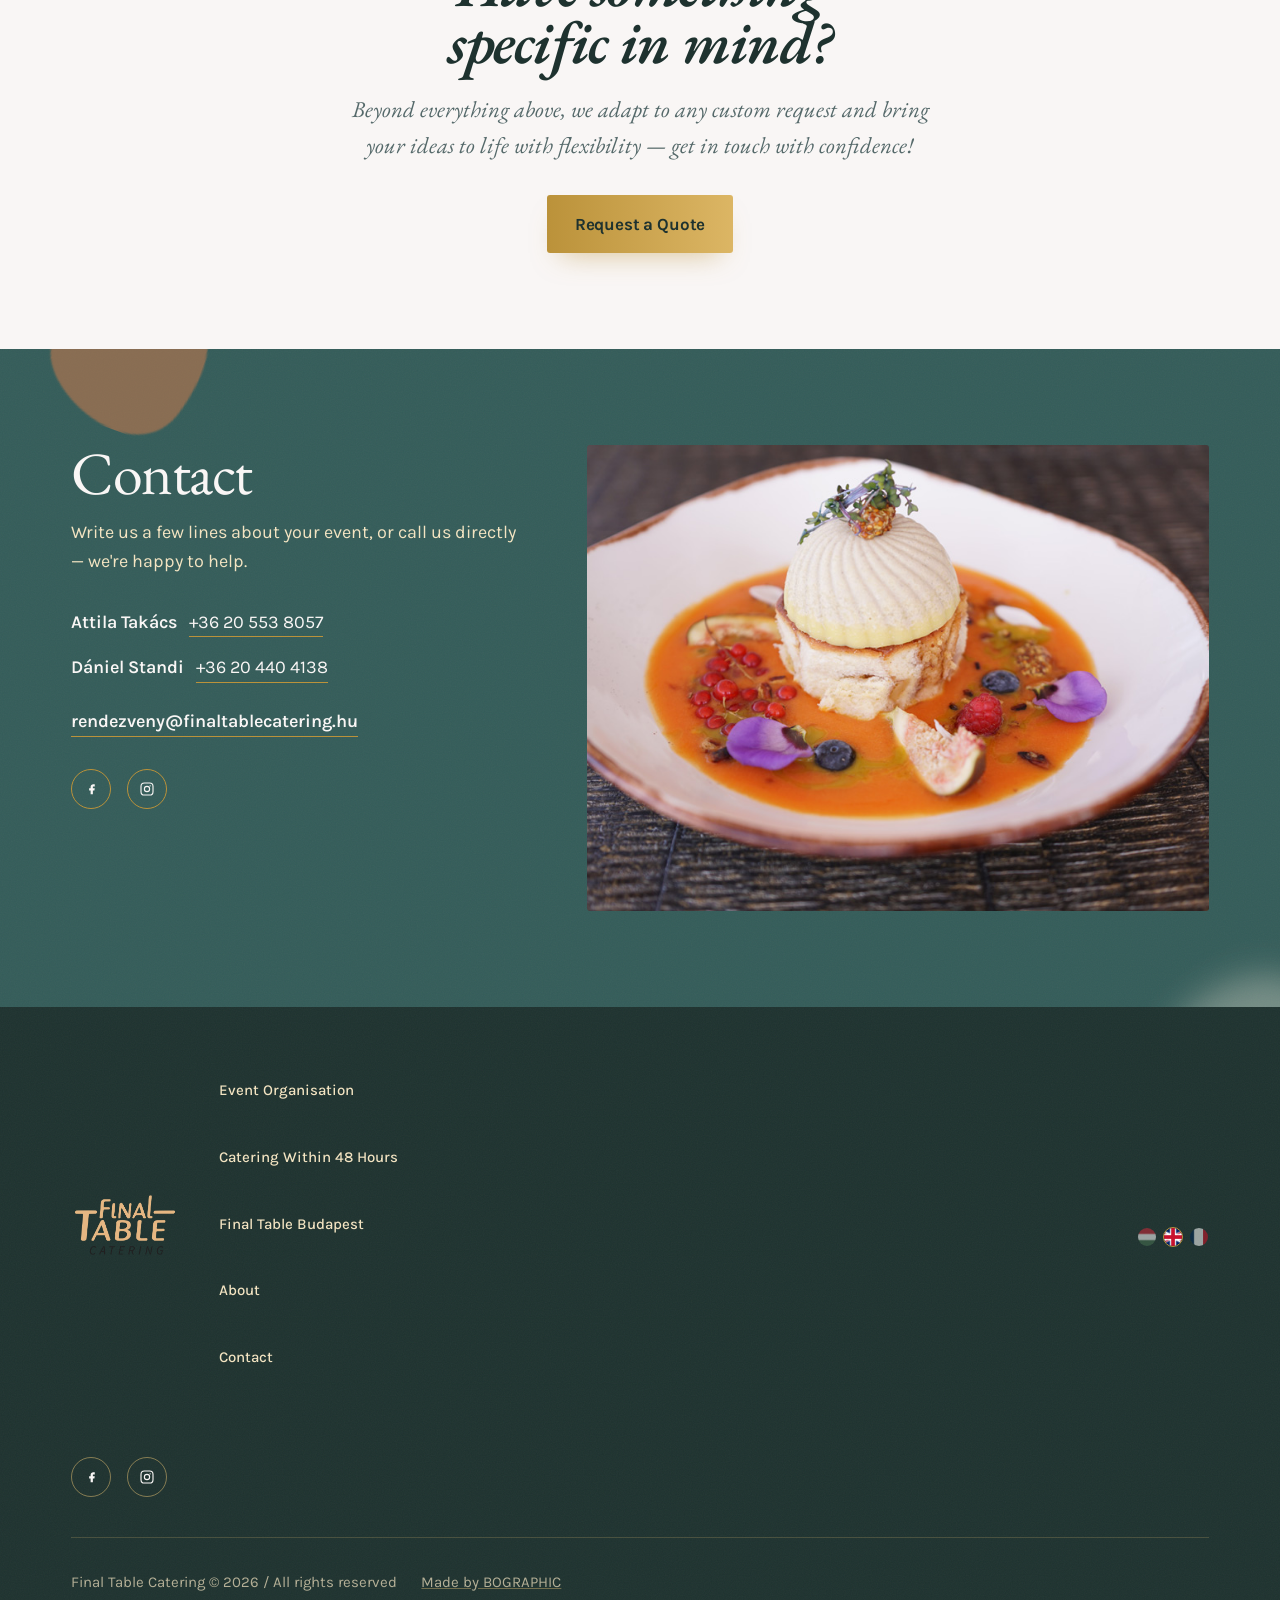
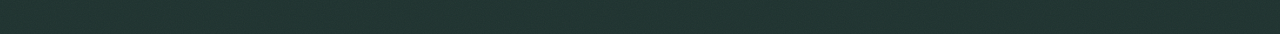
==== commit 9a6964fe: "Add a dedicated closing CTA section before Contact Promote the "have a custom idea?" message from a " ====
--- a/en/index.html
+++ b/en/index.html
@@ -13,7 +13,7 @@
 <link rel="alternate" hreflang="x-default" href="/">
 <link rel="preconnect" href="https://fonts.googleapis.com">
 <link rel="preconnect" href="https://fonts.gstatic.com" crossorigin>
-<link href="https://fonts.googleapis.com/css2?family=EB+Garamond:ital,wght@0,400;0,500;0,600;1,400;1,500&amp;family=Karla:wght@400;500;600;700&amp;display=swap" rel="stylesheet">
+<link href="https://fonts.googleapis.com/css2?family=EB+Garamond:ital,wght@0,400;0,500;0,600;1,400;1,500;1,600&amp;family=Karla:wght@400;500;600;700&amp;display=swap" rel="stylesheet">
 <link rel="stylesheet" href="/css/styles.css">
 <script>
 (function () {
@@ -264,12 +264,17 @@
           <summary>How can I request a quote?<span class="faq__icon" aria-hidden="true"></span></summary>
           <p>Email us or call us directly — we typically reply with the details shortly.</p>
         </details>
-
-        <details class="faq__item" data-reveal="up" data-delay="360">
-          <summary>Have something specific in mind?<span class="faq__icon" aria-hidden="true"></span></summary>
-          <p>Beyond everything above, we adapt to any custom request and bring your ideas to life with flexibility — get in touch with confidence!</p>
-        </details>
-      </div>
+      </div>
+    </div>
+  </section>
+
+  <!-- CLOSING CTA -->
+  <section class="closing-cta" style="position: relative;">
+    <img class="deco-shape" src="/assets/images/shapes/shape-9.png" alt="" aria-hidden="true" style="width: 280px; right: 4%; top: -20px; opacity: .55;" data-parallax="18" data-parallax-rotate="-7">
+    <div class="wrap closing-cta__inner" data-reveal="up">
+      <h2 class="closing-cta__title">Have something specific in mind?</h2>
+      <p class="closing-cta__lead">Beyond everything above, we adapt to any custom request and bring your ideas to life with flexibility — get in touch with confidence!</p>
+      <a href="#contact" class="btn btn--primary">Request a Quote</a>
     </div>
   </section>
 
--- a/css/styles.css
+++ b/css/styles.css
@@ -1222,6 +1222,38 @@
 }
 
 /* =========================================================
+   Closing CTA
+   ========================================================= */
+.closing-cta {
+  position: relative;
+  text-align: center;
+}
+
+.closing-cta__inner {
+  max-width: 42rem;
+  margin-inline: auto;
+}
+
+.closing-cta__title {
+  font-family: var(--font-display);
+  font-style: italic;
+  font-weight: 600;
+  font-size: var(--fs-h2);
+}
+
+.closing-cta__lead {
+  font-family: var(--font-display);
+  font-style: italic;
+  font-size: var(--fs-lead);
+  color: var(--slate-500);
+  margin-top: 1.25rem;
+}
+
+.closing-cta .btn {
+  margin-top: 2rem;
+}
+
+/* =========================================================
    Contact
    ========================================================= */
 .contact {
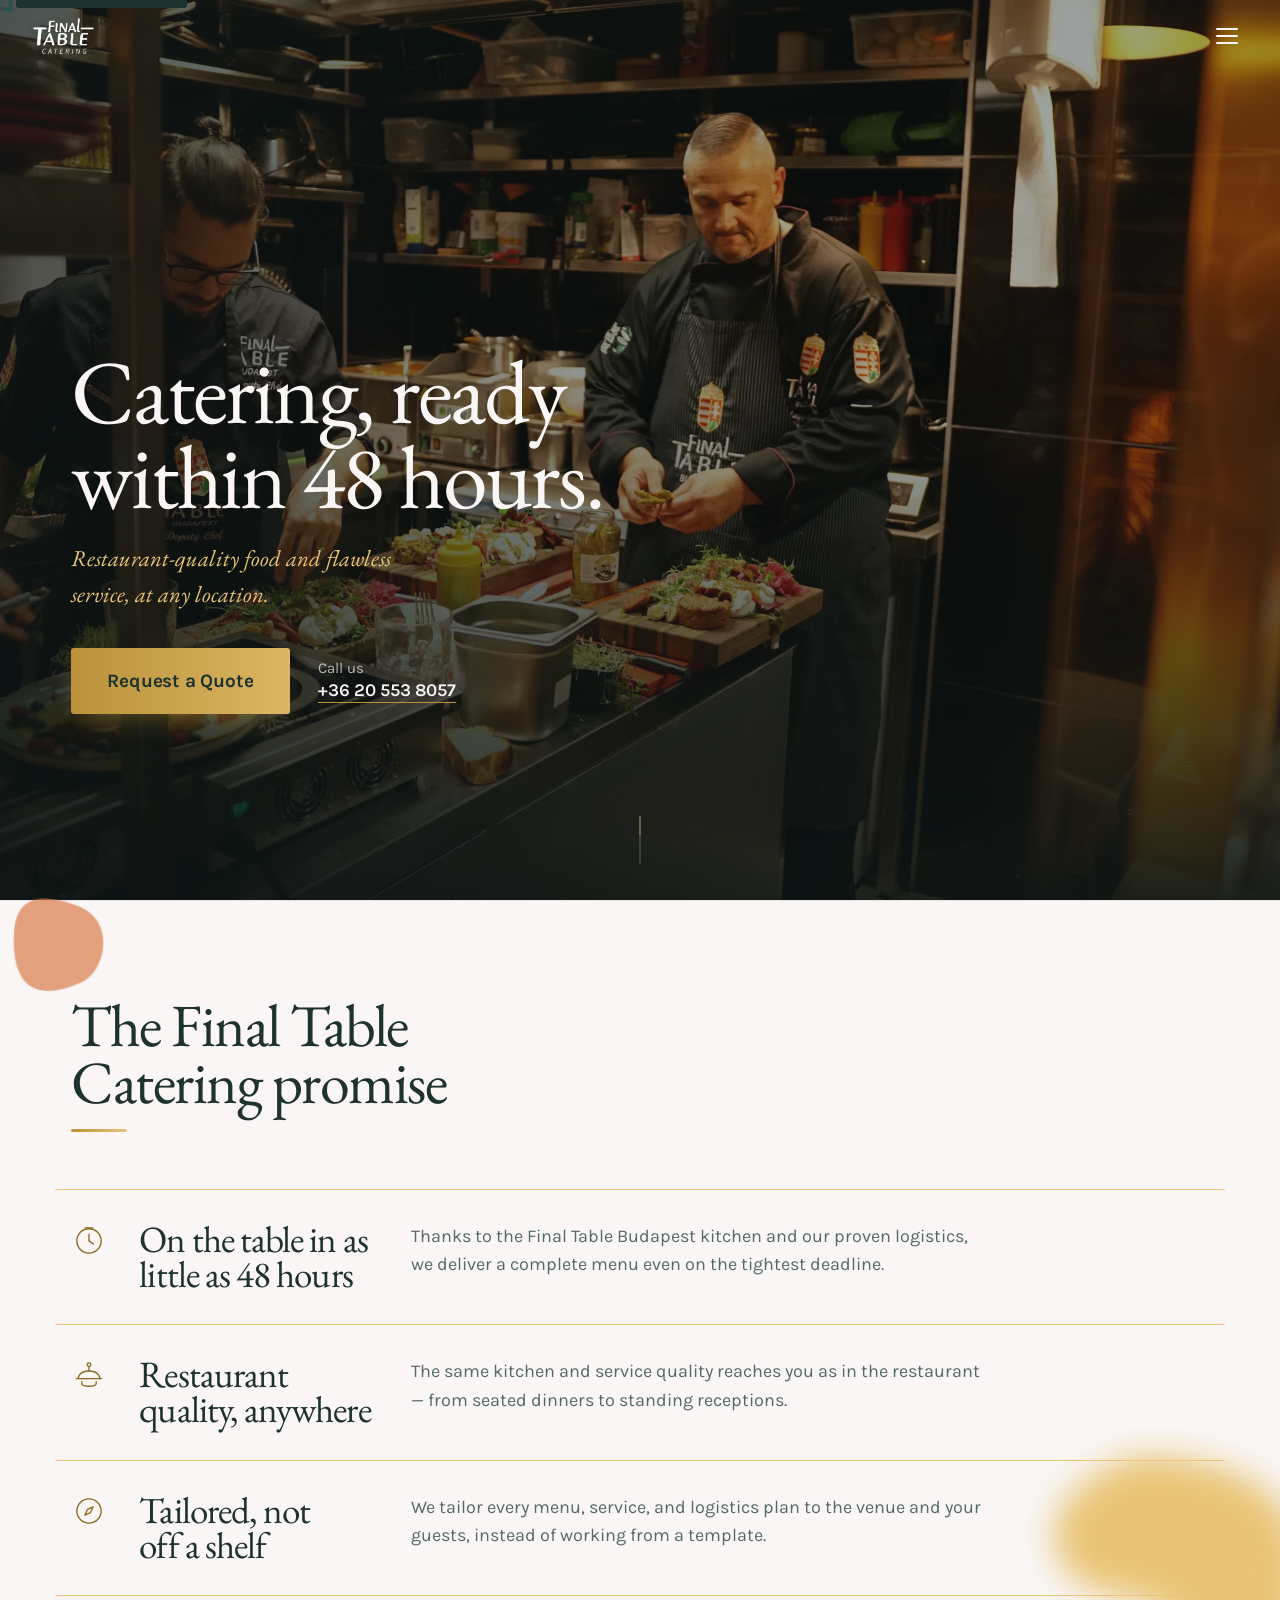
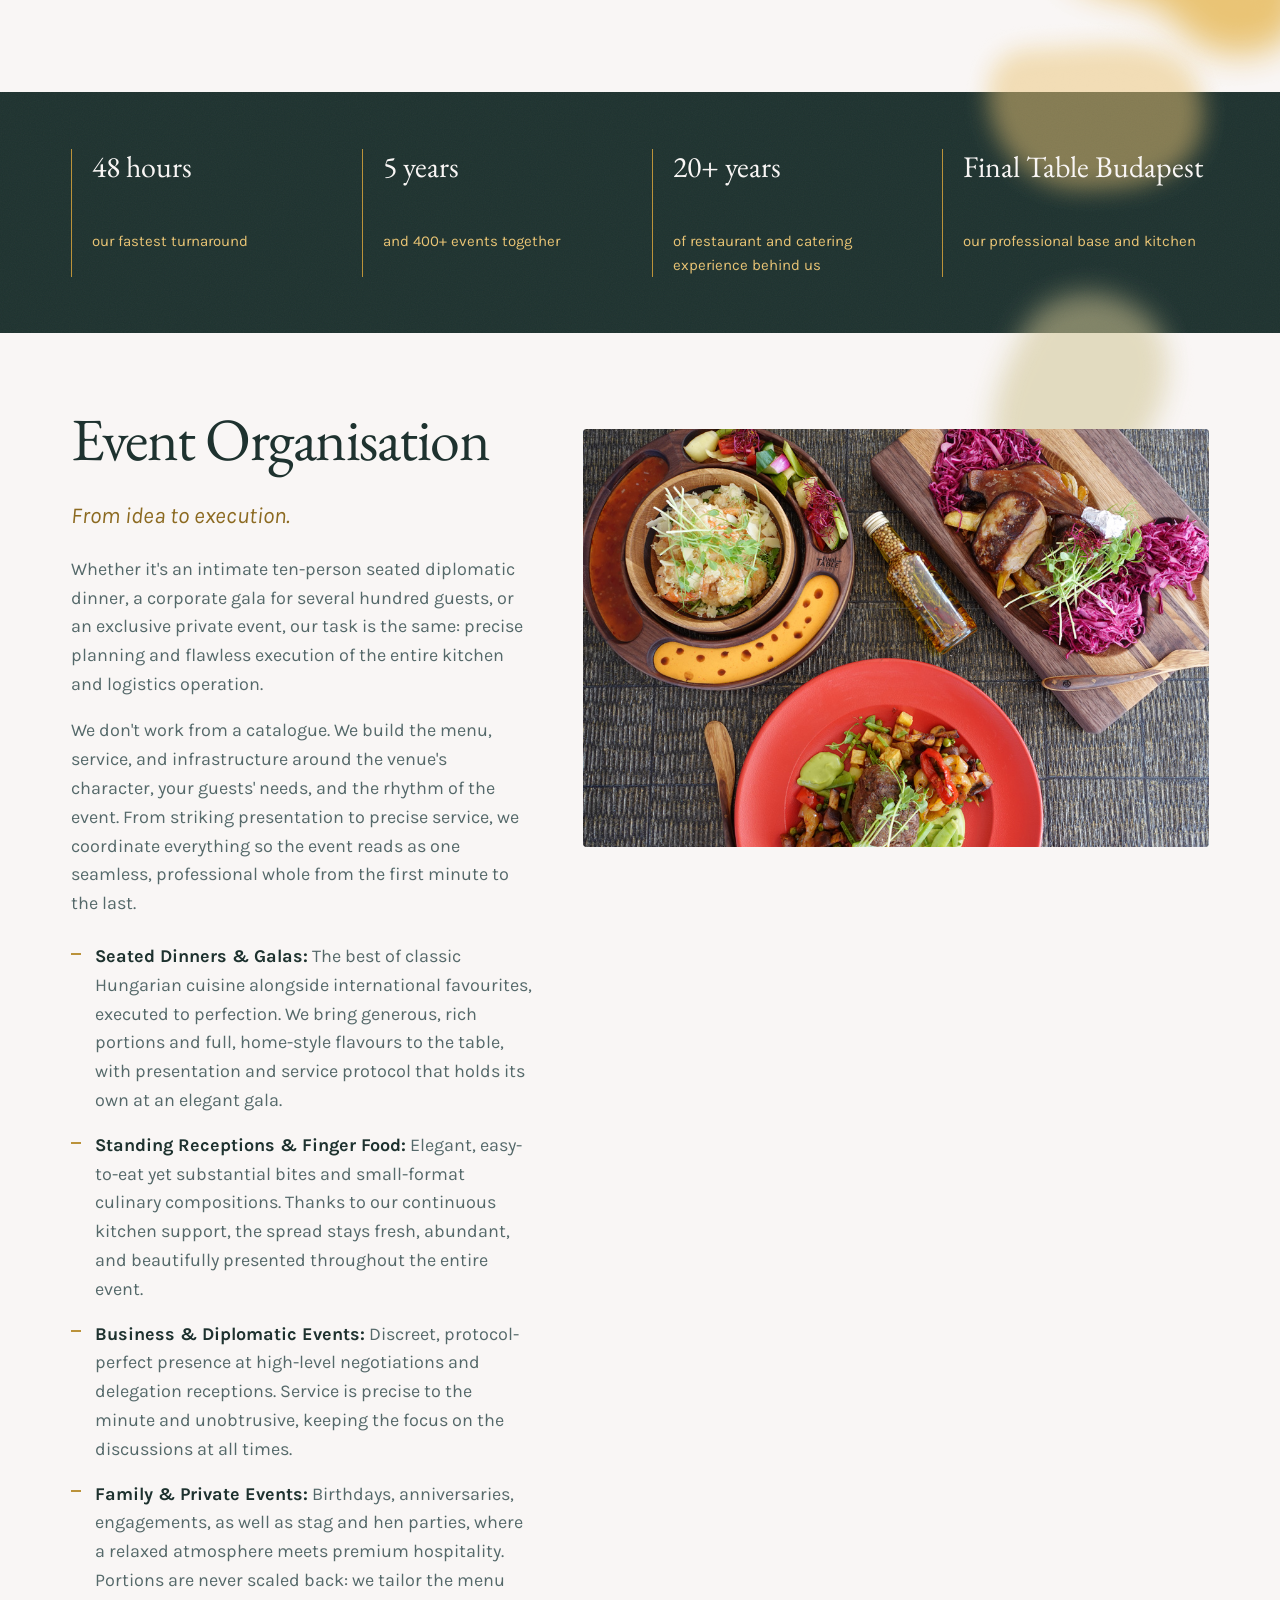
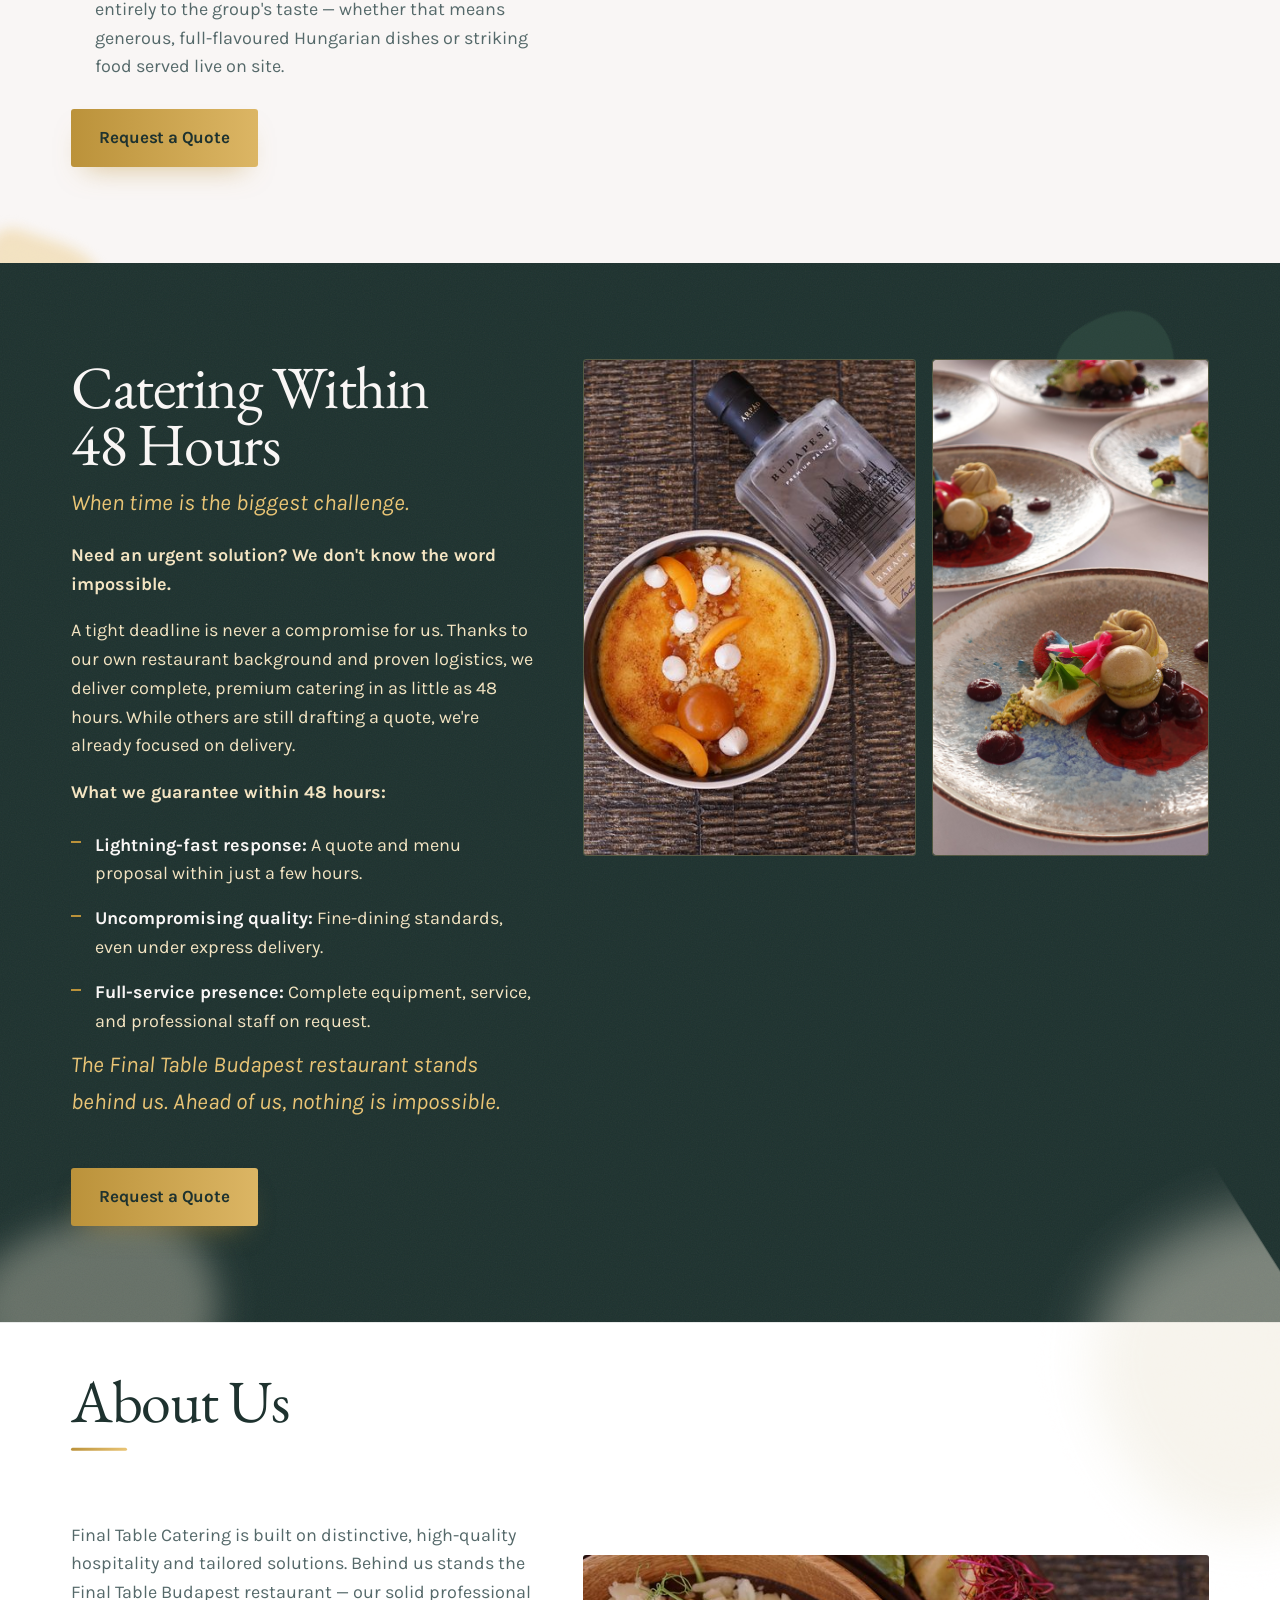
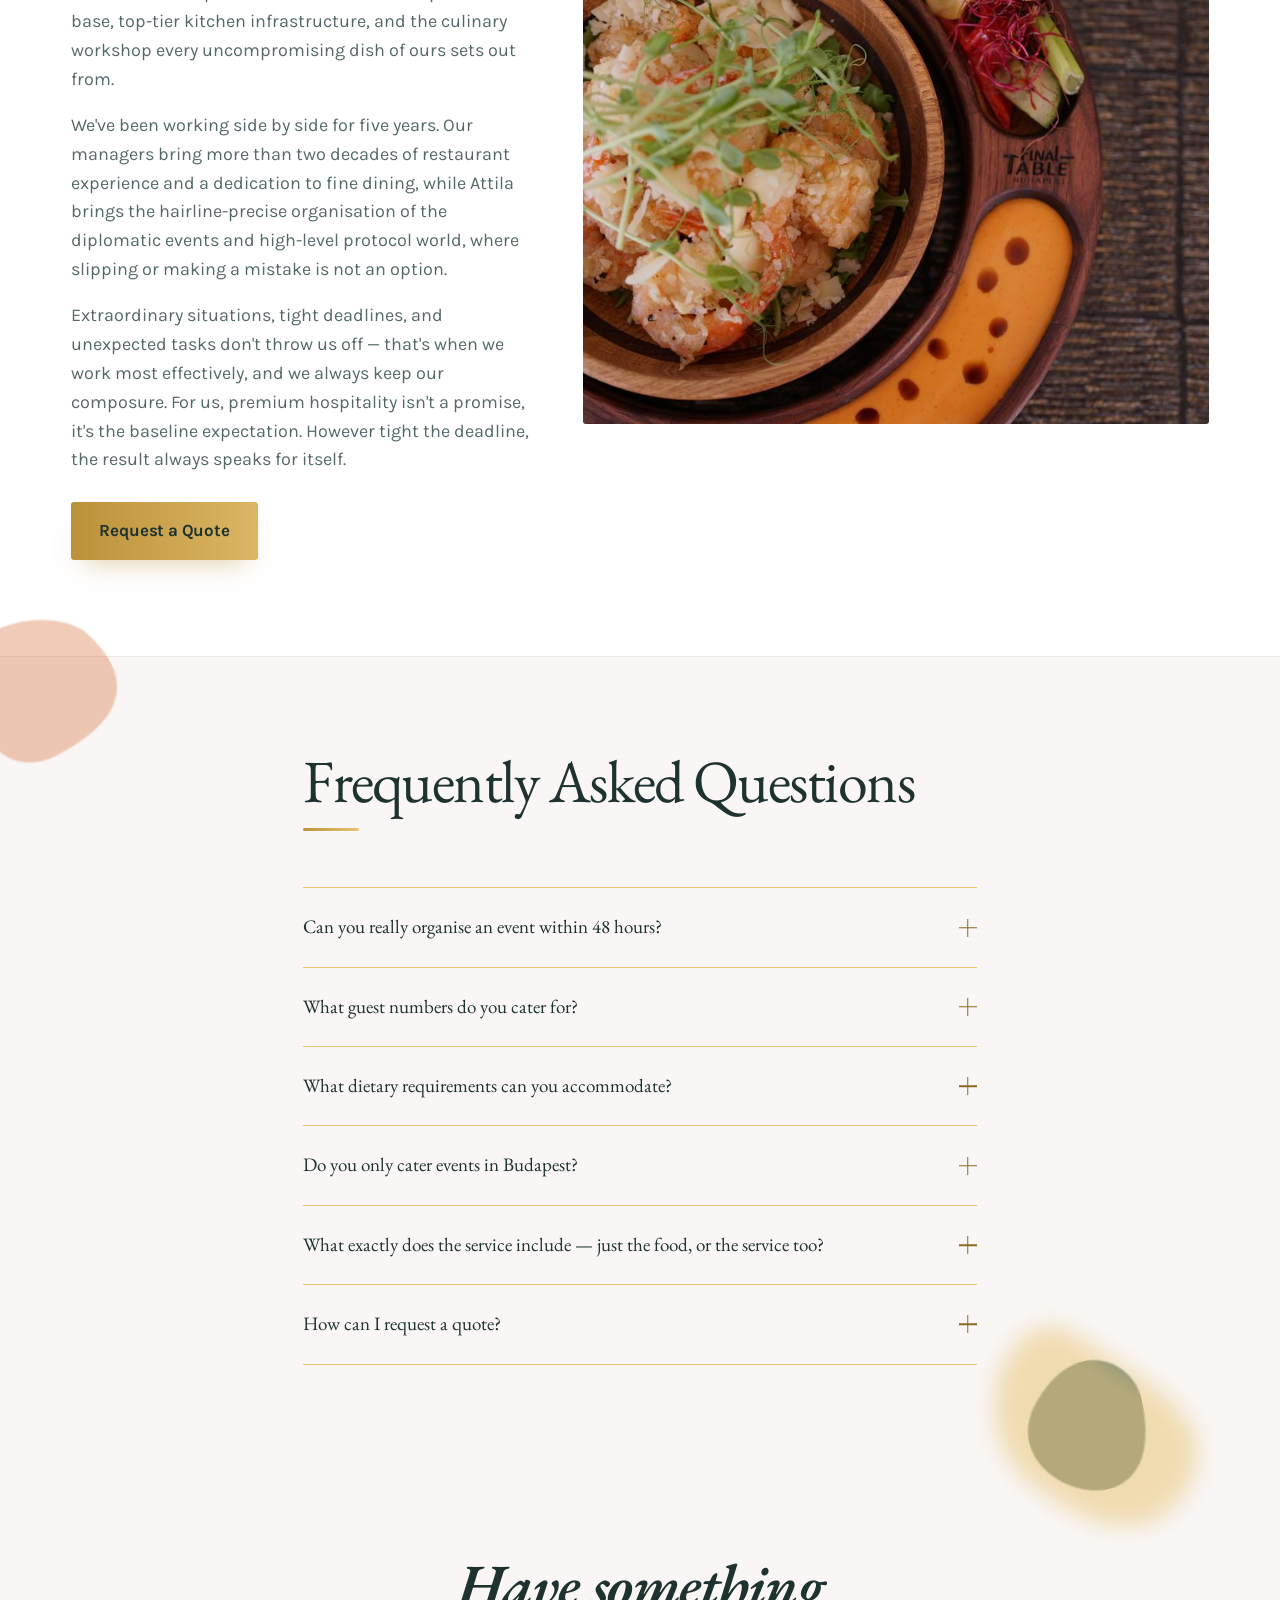
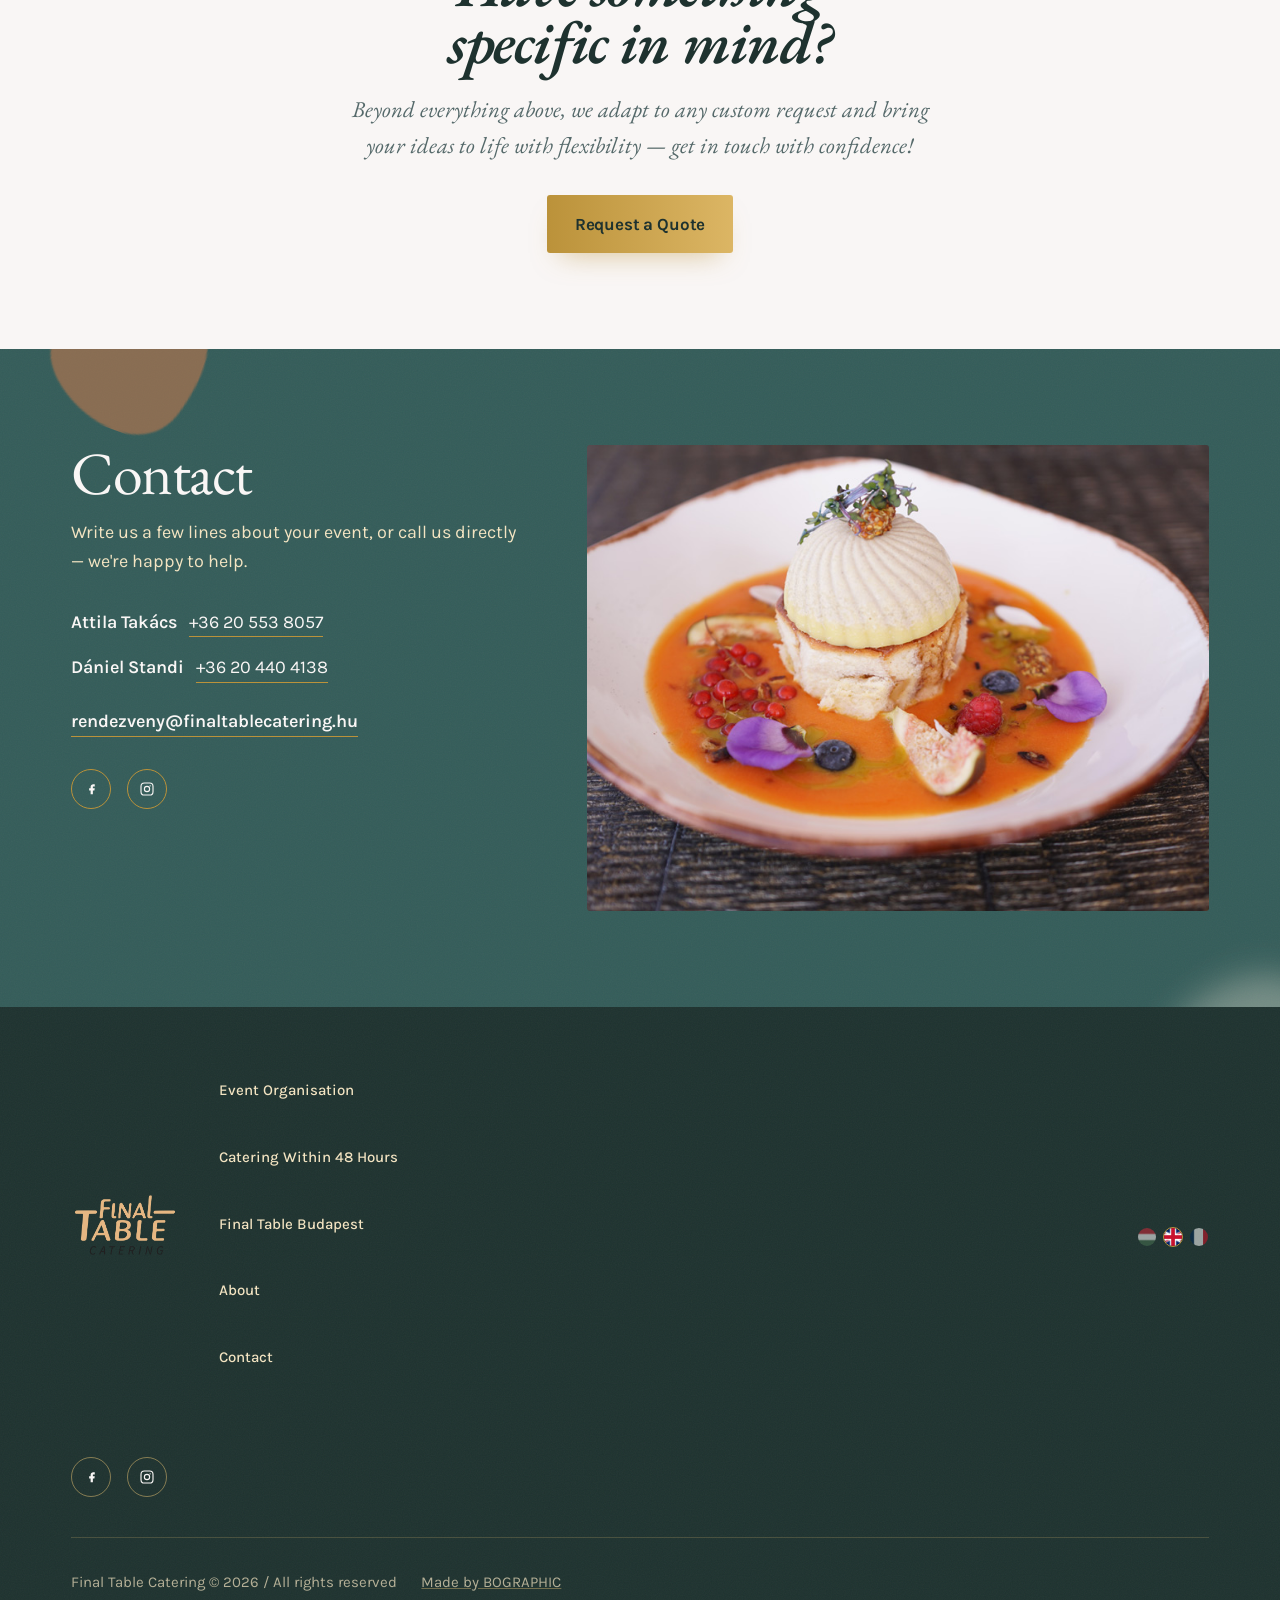
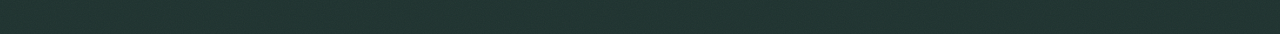
==== commit 7d597555: "Replace hero banner with a higher-resolution WebP Swap the hero background for the client-supplied f" ====
--- a/en/index.html
+++ b/en/index.html
@@ -76,7 +76,7 @@
   <!-- HERO -->
   <section class="hero" id="top">
     <div class="hero__media">
-      <img src="/assets/images/DSC06542.jpg" alt="A chef preparing a course at a Final Table Catering event" width="768" height="432">
+      <img src="/assets/images/DSC06542.webp" alt="A chef preparing a course at a Final Table Catering event" width="2400" height="1350">
     </div>
     <div class="hero__scrim" aria-hidden="true"></div>
     <div class="wrap hero__inner">
